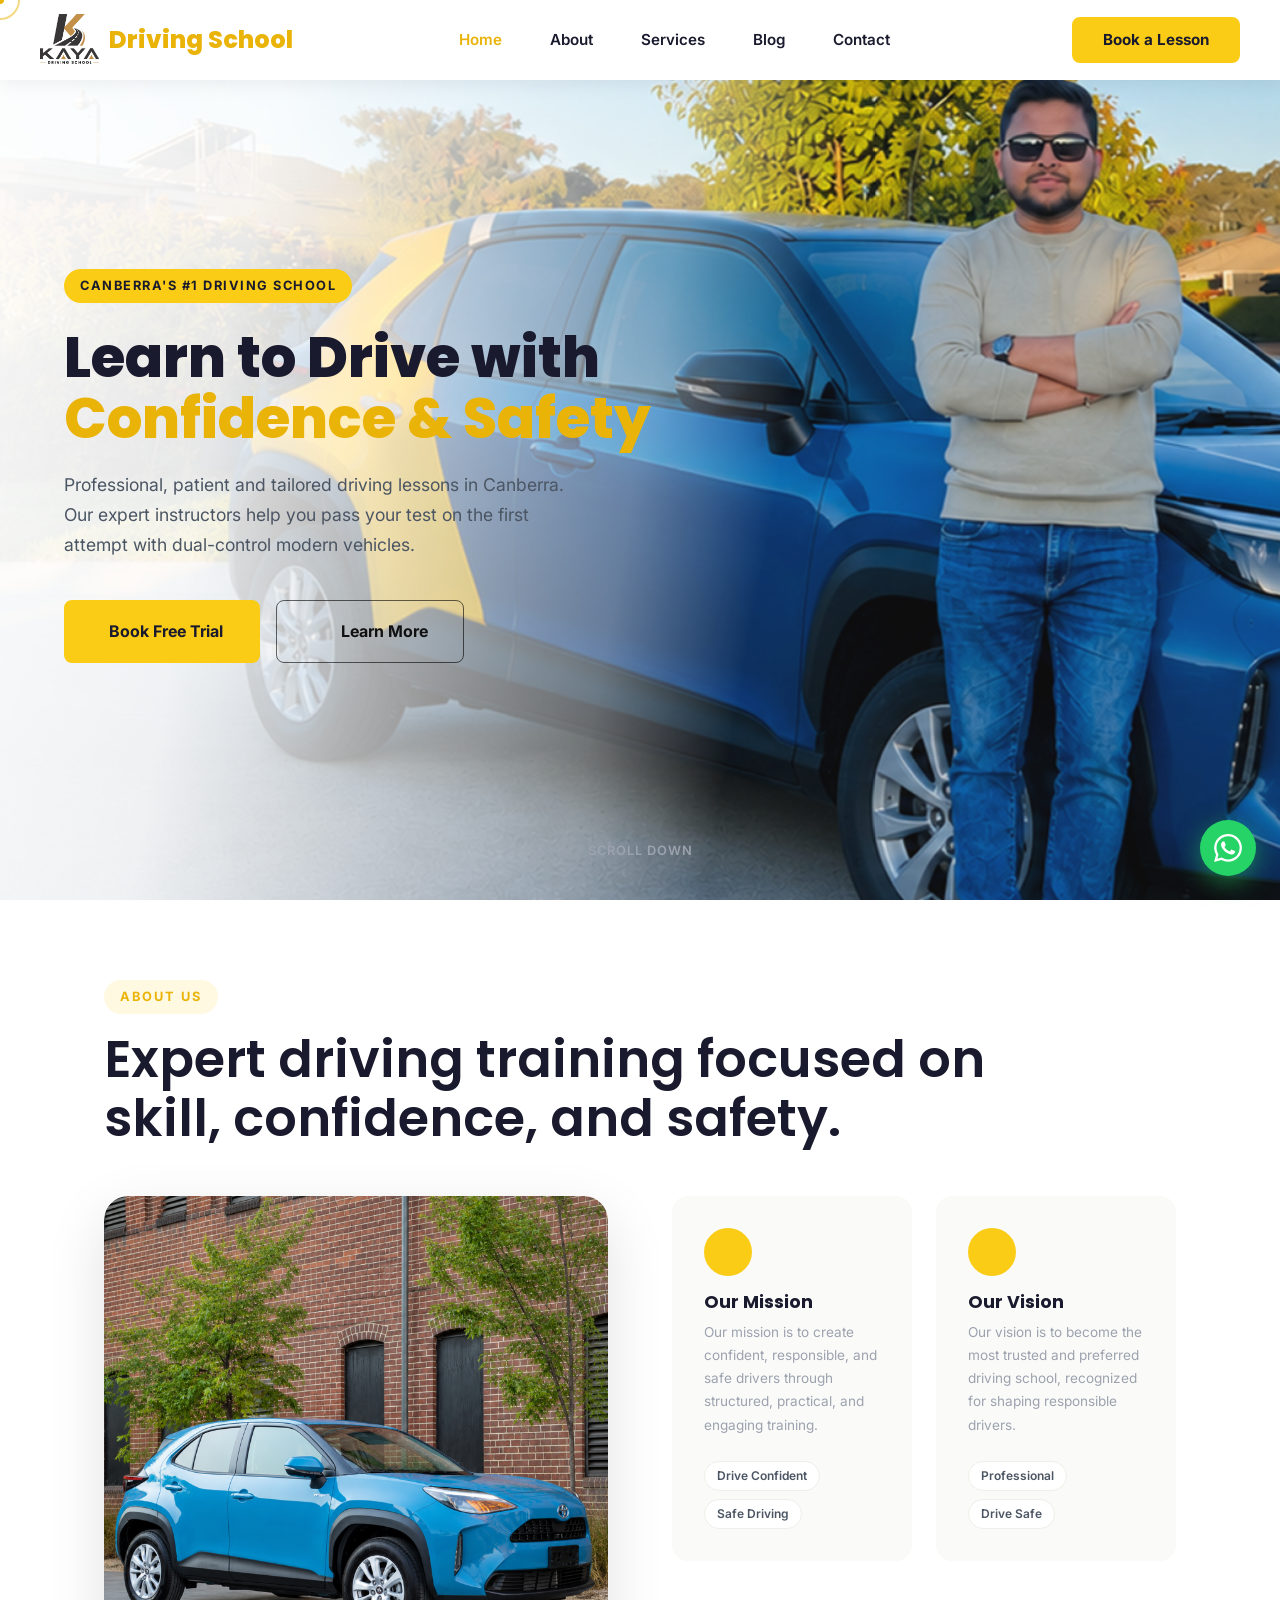
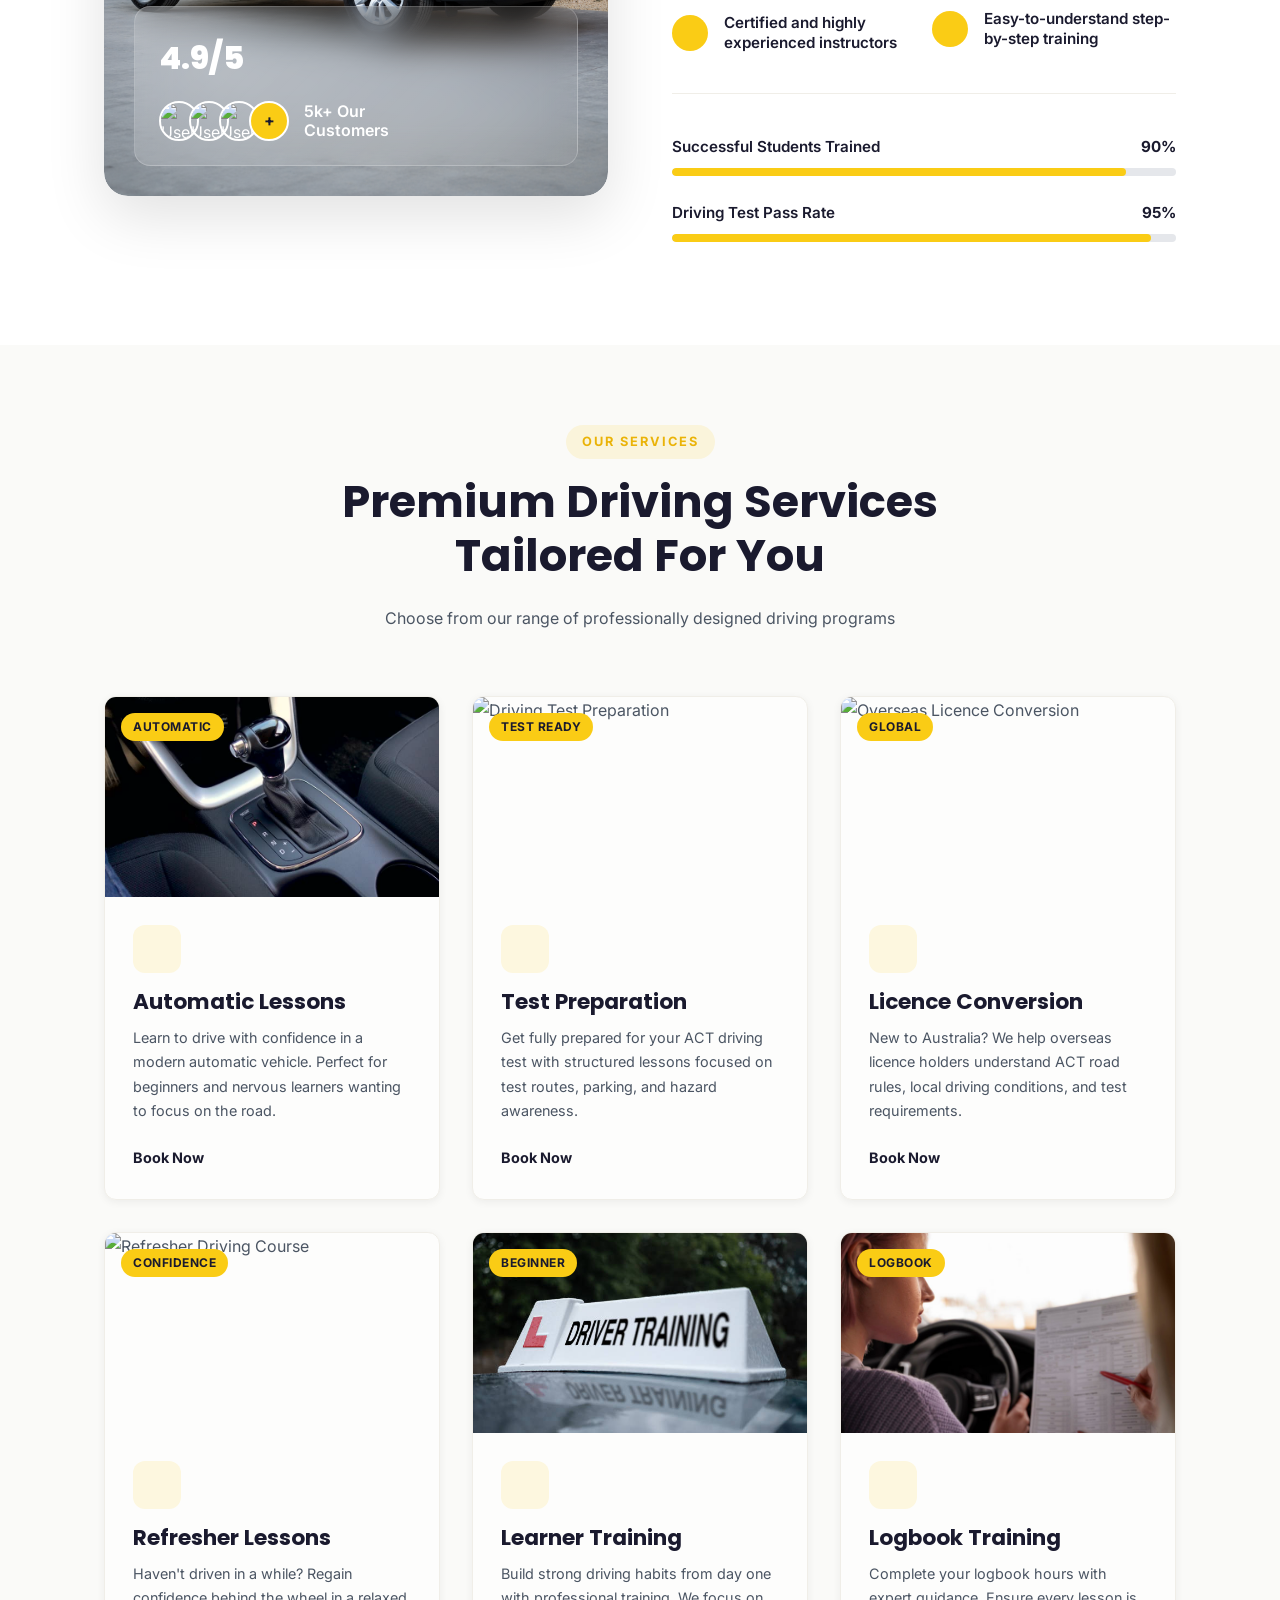
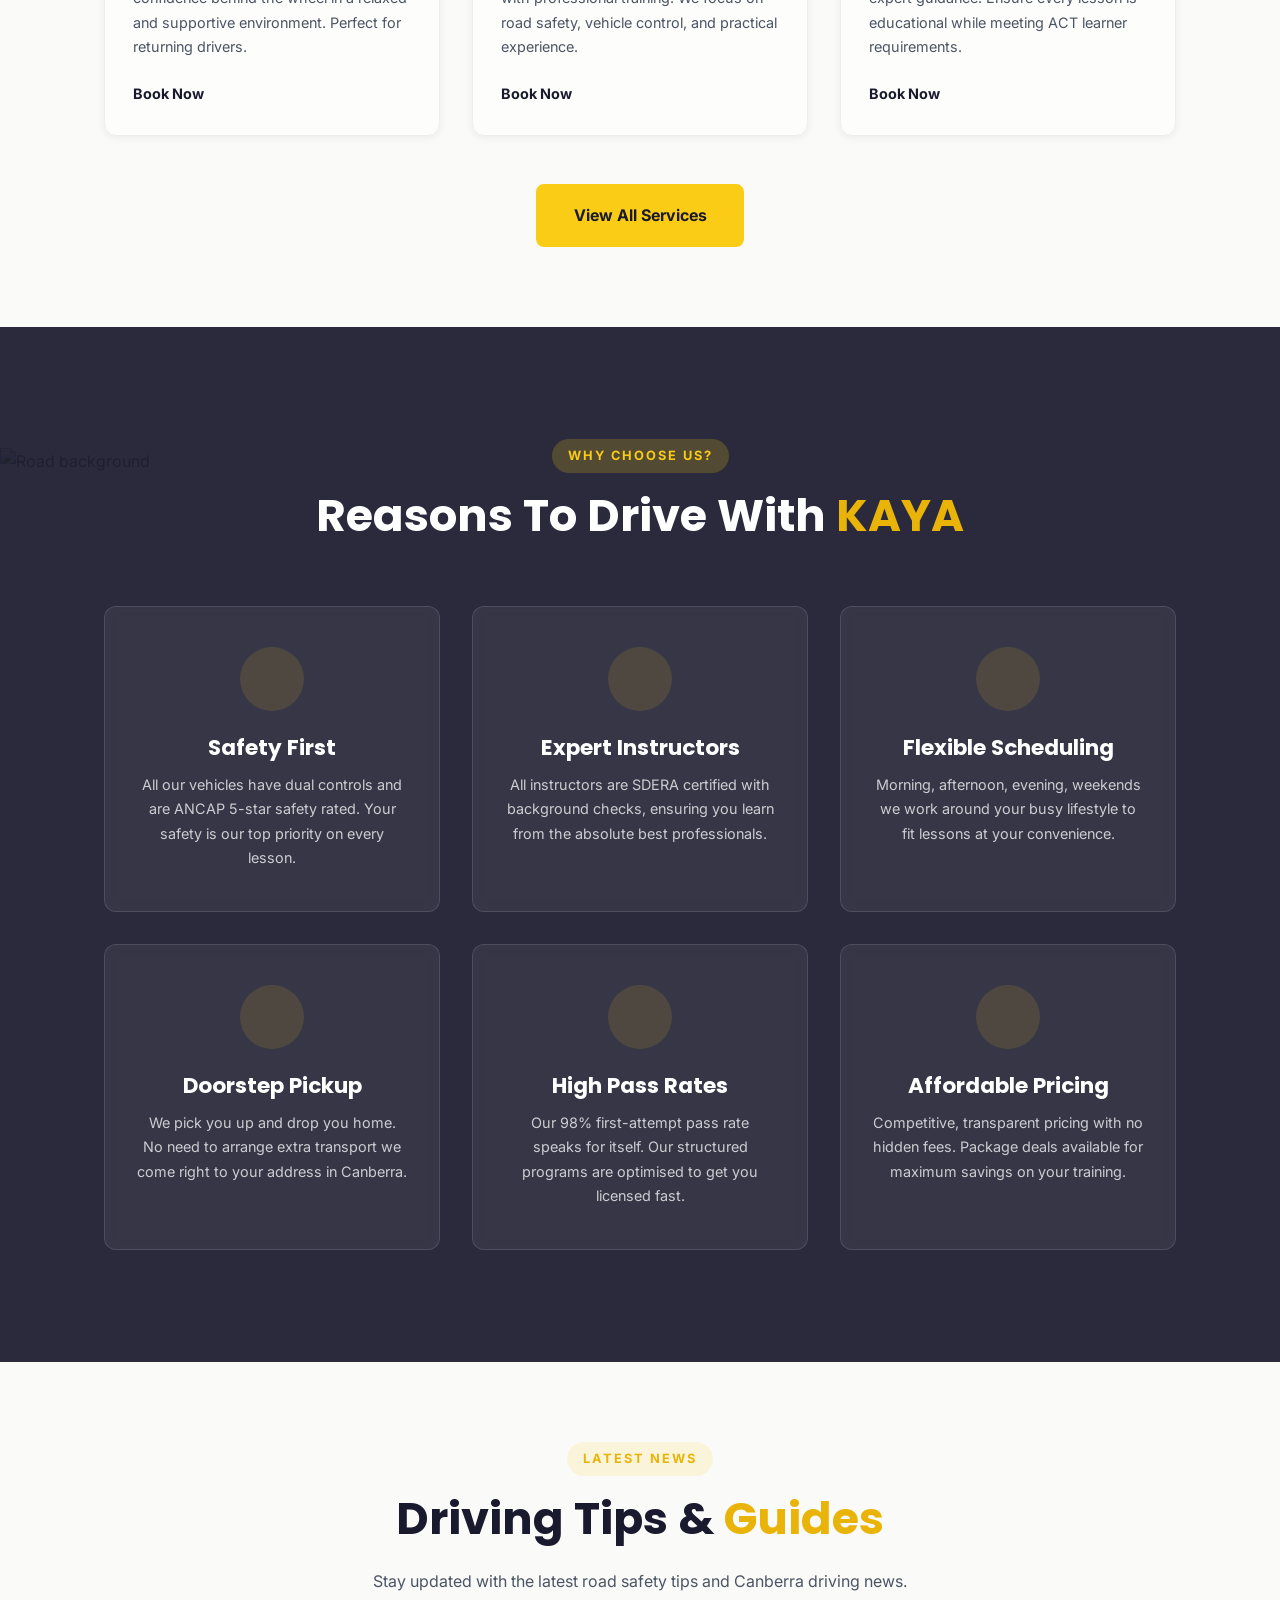
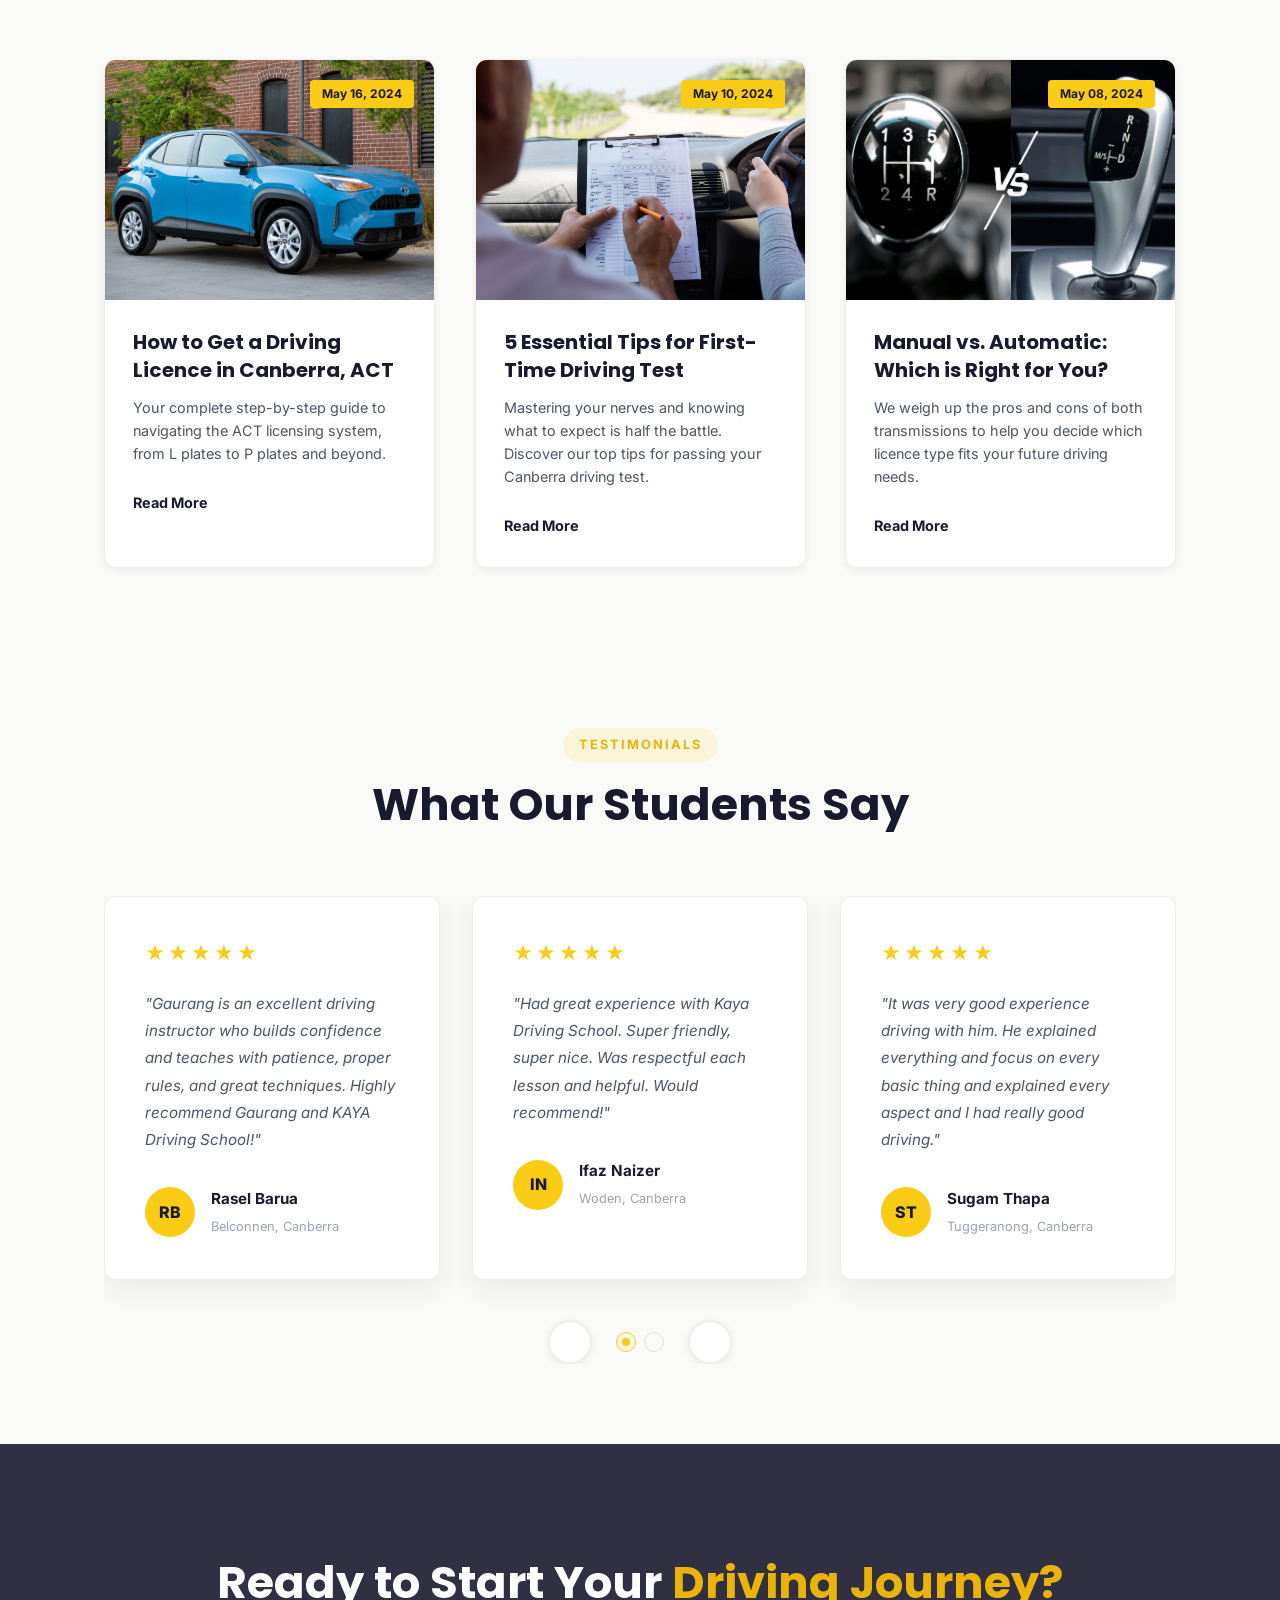
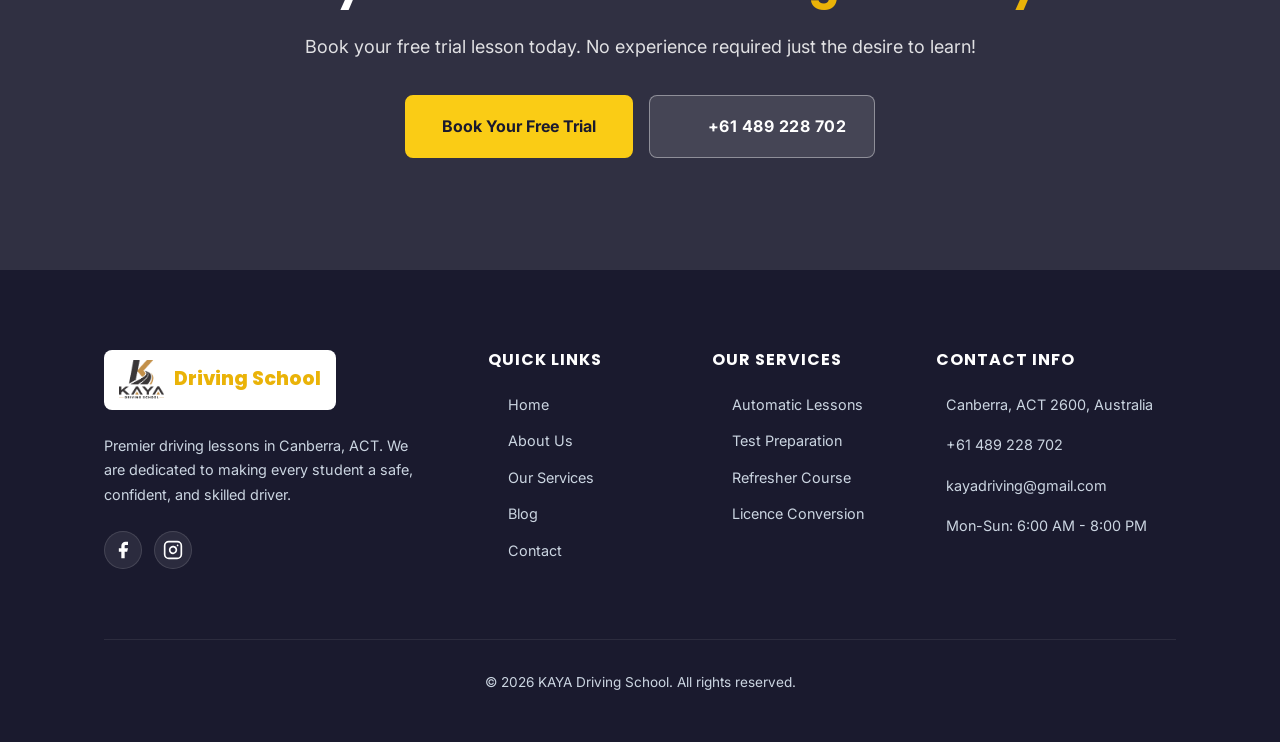
==== index.html @ 57a86628 "Small changes" ====
﻿<!DOCTYPE html>
<html lang="en">

<head>
  <meta charset="UTF-8" />
  <meta name="viewport" content="width=device-width, initial-scale=1.0" />
  <meta name="description"
    content="KAYA Driving School - Premier driving lessons in Canberra, Australia. Expert instructors, flexible scheduling, high pass rates. Book your lesson today!" />
  <meta name="keywords"
    content="driving school Canberra, driving lessons ACT, learn to drive Canberra, manual lessons, automatic lessons, KAYA Driving School" />
  <meta name="robots" content="index, follow" />
  <meta property="og:title" content="KAYA Driving School | Premium Driving Lessons in Canberra" />
  <meta property="og:description"
    content="Learn to drive with confidence. Expert instructors, dual-control cars, and exceptional pass rates in Canberra, ACT." />
  <meta property="og:type" content="website" />
  <link rel="icon" type="image/png" href="assets/logo.png" />
  <link rel="canonical" href="https://KAYAdrivingschool.com.au/" />
  <title>KAYA Driving School | Premium Driving Lessons in Canberra</title>

  <!-- Fonts -->
  <link rel="preconnect" href="https://fonts.googleapis.com">
  <link rel="preconnect" href="https://fonts.gstatic.com" crossorigin>
  <link
    href="https://fonts.googleapis.com/css2?family=Inter:wght@400;500;600;700;800;900&family=Poppins:wght@400;600;700;800;900&display=swap"
    rel="stylesheet">

  <!-- GSAP CDN -->
  <script src="https://cdnjs.cloudflare.com/ajax/libs/gsap/3.12.5/gsap.min.js"></script>
  <script src="https://cdnjs.cloudflare.com/ajax/libs/gsap/3.12.5/ScrollTrigger.min.js"></script>

  <!-- Lucide Icons -->
  <script src="https://unpkg.com/lucide@latest/dist/umd/lucide.js"></script>

  <link rel="stylesheet" href="styles.css" />
</head>

<body>

  <!-- ===== HEADER ===== -->
  <header class="header" id="header">
    <div class="header-inner">
      <a href="index.html" class="logo" aria-label="KAYA Driving School Home">
        <img src="assets/logo.png" alt="KAYA Driving School Logo" class="logo-img"
          onerror="this.style.display='none'; this.nextElementSibling.style.display='flex'" />
        <span class="logo-text-fallback"><span class="logo-accent">Driving School</span></span>
      </a>

      <nav class="nav" id="nav" aria-label="Main Navigation">
        <ul class="nav-list">
          <li><a href="index.html" class="nav-link active">Home</a></li>
          <li><a href="about.html" class="nav-link">About</a></li>
          <li><a href="services.html" class="nav-link">Services</a></li>
          <li><a href="blog.html" class="nav-link">Blog</a></li>
          <li><a href="contact.html" class="nav-link">Contact</a></li>
        </ul>
      </nav>

      <a href="contact.html#booking" class="btn btn-primary header-cta">Book a Lesson</a>

      <button class="hamburger" id="hamburger" aria-label="Toggle Menu" aria-expanded="false">
        <span></span><span></span><span></span>
      </button>
    </div>

    <!-- Mobile Nav -->
    <div class="mobile-nav" id="mobile-nav">
      <ul>
        <li><a href="index.html">Home</a></li>
        <li><a href="about.html">About</a></li>
        <li><a href="services.html">Services</a></li>
        <li><a href="blog.html">Blog</a></li>
        <li><a href="contact.html">Contact</a></li>
        <li><a href="contact.html#booking" class="btn btn-primary"
            style="margin-top:1rem;display:block;text-align:center">Book a Lesson</a></li>
      </ul>
    </div>
  </header>

  <!-- ===== HERO ===== -->
  <section class="hero" id="hero">
    <div class="hero-parallax-bg" id="hero-parallax-bg">
      <img src="assets/ChatGPT Image May 9, 2026, 11_41_40 AM 1.png" alt="Driving in Canberra" class="hero-bg-img"
        id="heroBgImg" />
    </div>
    <div class="hero-overlay"></div>

    <div class="container hero-container">
      <div class="hero-content">
        <span class="badge-tag reveal-up">Canberra's #1 Driving School</span>
                <h1 class="hero-title reveal-up" style="transition-delay: 0.1s">Learn to Drive with <br> <span class="text-yellow">Confidence & Safety</span></h1>
        <p class="hero-desc reveal-up" style="transition-delay:0.2s">
          Professional, patient and tailored driving lessons in Canberra. Our expert instructors help you pass your test
          on the first attempt with dual-control modern vehicles.
        </p>
        <div class="hero-actions reveal-up" style="transition-delay:0.3s">
          <a href="contact.html#booking" class="btn btn-primary btn-lg" id="heroBookBtn">
            <i data-lucide="calendar-check"></i> Book Free Trial
          </a>
          <a href="about.html" class="btn btn-learn-more btn-lg">
            <i data-lucide="play-circle"></i> Learn More
          </a>
        </div>
      </div>
    </div>

    <div class="hero-scroll-indicator">
      <span>Scroll Down</span>
      <div class="scroll-arrow"><i data-lucide="chevrons-down"></i></div>
    </div>
  </section>

  <!-- ===== ABOUT SECTION ===== -->
  <section class="section about-section" id="about">
    <div class="container">

      <!-- Full-width heading at top -->
      <div class="about-top-heading gsap-reveal-up">
        <span class="section-tag" style="display:inline-block; margin-bottom: 1rem;">About Us</span>
        <h2 style="font-size: clamp(2rem, 4vw, 3.2rem); font-weight: 600; line-height: 1.15; max-width: 900px;">
          Expert driving training focused on skill, confidence, and safety.
        </h2>
      </div>

      <!-- Two-column: image left, cards right -->
      <div class="about-new-grid" style="margin-top: 3rem;">

        <!-- Image Left -->
        <div class="about-new-left gsap-reveal-left">
          <div
            style="position: relative; border-radius: 24px; overflow: hidden; height: 600px; box-shadow: var(--shadow-lg);">
            <img src="assets/H2.png"
              alt="Driving Instructor" style="width: 100%; height: 100%; object-fit: cover; border-radius: 24px;">

            <!-- Rating Badge -->
            <div
              style="position: absolute; bottom: 30px; left: 30px; right: 30px; background: linear-gradient(135deg, rgba(255,255,255,0.2) 0%, rgba(255,255,255,0.05) 100%); backdrop-filter: blur(16px); -webkit-backdrop-filter: blur(16px); border: 1px solid rgba(255,255,255,0.2); border-radius: 16px; padding: 1.5rem; color: white;">
              <div
                style="font-size: 2rem; font-weight: 800; font-family: 'Poppins', sans-serif; display: flex; align-items: center; gap: 10px; margin-bottom: 1rem;">
                4.9/5
                <div style="display: flex; gap: 2px; color: var(--yellow);">
                  <i data-lucide="star" style="fill: var(--yellow); width: 18px;"></i>
                  <i data-lucide="star" style="fill: var(--yellow); width: 18px;"></i>
                  <i data-lucide="star" style="fill: var(--yellow); width: 18px;"></i>
                  <i data-lucide="star" style="fill: var(--yellow); width: 18px;"></i>
                  <i data-lucide="star" style="fill: var(--yellow); width: 18px;"></i>
                </div>
              </div>
              <div style="display: flex; align-items: center; gap: 15px;">
                <div style="display: flex; margin-left: 10px;">
                  <img src="https://randomuser.me/api/portraits/women/44.jpg" alt="User"
                    style="width: 40px; height: 40px; border-radius: 50%; border: 2px solid white; margin-left: -10px;">
                  <img src="https://randomuser.me/api/portraits/men/32.jpg" alt="User"
                    style="width: 40px; height: 40px; border-radius: 50%; border: 2px solid white; margin-left: -10px;">
                  <img src="https://randomuser.me/api/portraits/men/46.jpg" alt="User"
                    style="width: 40px; height: 40px; border-radius: 50%; border: 2px solid white; margin-left: -10px;">
                  <div
                    style="width: 40px; height: 40px; border-radius: 50%; border: 2px solid white; margin-left: -10px; background: var(--yellow); display: flex; align-items: center; justify-content: center; color: var(--text-heading); font-weight: bold;">
                    +</div>
                </div>
                <div style="font-weight: 600; line-height: 1.2;">5k+ Our<br>Customers</div>
              </div>
            </div>
          </div>
        </div>

        <!-- Cards Right -->
        <div class="about-new-content gsap-reveal-right">

          <!-- Mission & Vision Cards -->
          <div class="about-mission-vision-grid">
            <!-- Mission Card -->
            <div style="background: var(--bg-alt); padding: 2rem; border-radius: 16px;">
              <div
                style="width: 48px; height: 48px; background: var(--yellow); border-radius: 50%; display: flex; align-items: center; justify-content: center; margin-bottom: 1rem;">
                <i data-lucide="command" style="color: var(--text-heading); width: 24px;"></i>
              </div>
              <h3 style="font-size: 1.1rem; margin-bottom: 0.5rem;">Our Mission</h3>
              <p style="font-size: 0.85rem; color: var(--text-muted); margin-bottom: 1.5rem;">Our mission is to create
                confident, responsible, and safe drivers through structured, practical, and engaging training.</p>
              <div style="display: flex; gap: 0.5rem; flex-wrap: wrap;">
                <span
                  style="background: white; border: 1px solid var(--border); padding: 4px 12px; border-radius: 100px; font-size: 0.75rem; font-weight: 600;">Drive
                  Confident</span>
                <span
                  style="background: white; border: 1px solid var(--border); padding: 4px 12px; border-radius: 100px; font-size: 0.75rem; font-weight: 600;">Safe
                  Driving</span>
              </div>
            </div>

            <!-- Vision Card -->
            <div style="background: var(--bg-alt); padding: 2rem; border-radius: 16px;">
              <div
                style="width: 48px; height: 48px; background: var(--yellow); border-radius: 50%; display: flex; align-items: center; justify-content: center; margin-bottom: 1rem;">
                <i data-lucide="eye" style="color: var(--text-heading); width: 24px;"></i>
              </div>
              <h3 style="font-size: 1.1rem; margin-bottom: 0.5rem;">Our Vision</h3>
              <p style="font-size: 0.85rem; color: var(--text-muted); margin-bottom: 1.5rem;">Our vision is to become
                the most trusted and preferred driving school, recognized for shaping responsible drivers.</p>
              <div style="display: flex; gap: 0.5rem; flex-wrap: wrap;">
                <span
                  style="background: white; border: 1px solid var(--border); padding: 4px 12px; border-radius: 100px; font-size: 0.75rem; font-weight: 600;">Professional</span>
                <span
                  style="background: white; border: 1px solid var(--border); padding: 4px 12px; border-radius: 100px; font-size: 0.75rem; font-weight: 600;">Drive
                  Safe</span>
              </div>
            </div>
          </div>

          <!-- Inline Features -->
          <div class="about-inline-features" style="margin-top: 2rem;">
            <div style="display: flex; align-items: flex-start; gap: 1rem;margin-top: 20px;">
              <div
                style="width: 36px; height: 36px; background: var(--yellow); border-radius: 50%; display: flex; align-items: center; justify-content: center; flex-shrink: 0; margin-top: 2px;">
                <i data-lucide="diamond" style="color: var(--text-heading); width: 18px;"></i>
              </div>
              <div style="font-weight: 600; font-size: 0.95rem; line-height: 1.3; color: var(--text-heading);">Certified
                and highly experienced instructors</div>
            </div>
            <div style="display: flex; align-items: flex-start; gap: 1rem; margin-top: 1rem;">
              <div
                style="width: 36px; height: 36px; background: var(--yellow); border-radius: 50%; display: flex; align-items: center; justify-content: center; flex-shrink: 0; margin-top: 2px;">
                <i data-lucide="list-tree" style="color: var(--text-heading); width: 18px;"></i>
              </div>
              <div style="font-weight: 600; font-size: 0.95rem; line-height: 1.3; color: var(--text-heading);">
                Easy-to-understand step-by-step training</div>
            </div>
          </div>

          <div style="height: 1px; background: var(--border); margin: 2.5rem 0; width: 100%;"></div>

          <!-- Progress Bars -->
          <div class="about-progress-bars">
            <div class="progress-item">
              <div class="progress-header">
                <span style="font-weight: 600; color: var(--text-heading); font-size: 0.95rem;">Successful Students
                  Trained</span>
                <span style="font-weight: 700; color: var(--text-heading);">90%</span>
              </div>
              <div class="progress-bar-bg"
                style="height: 8px; border-radius: 4px; background: #E5E7EB; overflow: hidden; margin-top: 8px;">
                <div class="progress-bar-fill" data-width="90%"
                  style="height: 100%; background: var(--yellow); border-radius: 4px; width: 0; transition: width 1.5s ease;">
                </div>
              </div>
            </div>
            <div class="progress-item" style="margin-top: 1.5rem;">
              <div class="progress-header">
                <span style="font-weight: 600; color: var(--text-heading); font-size: 0.95rem;">Driving Test Pass
                  Rate</span>
                <span style="font-weight: 700; color: var(--text-heading);">95%</span>
              </div>
              <div class="progress-bar-bg"
                style="height: 8px; border-radius: 4px; background: #E5E7EB; overflow: hidden; margin-top: 8px;">
                <div class="progress-bar-fill" data-width="95%"
                  style="height: 100%; background: var(--yellow); border-radius: 4px; width: 0; transition: width 1.5s ease;">
                </div>
              </div>
            </div>
          </div>

        </div>
      </div>
    </div>
  </section>



  <!-- ===== SERVICES SECTION ===== -->
  <section class="section services-section section-alt" id="services">
    <div class="container">
      <div class="section-header">
        <span class="section-tag gsap-reveal-up">Our Services</span>
        <h2 class="gsap-reveal-up">Premium Driving Services<br>Tailored For You</h2>
        <p class="gsap-reveal-up">Choose from our range of professionally designed driving programs</p>
      </div>
      <div class="services-grid">
        <div class="service-card gsap-reveal-card">
          <div class="service-img">
            <img src="assets/S6.jpg"
              alt="Automatic Driving Lesson" loading="lazy" />
            <div class="service-tag">Automatic</div>
          </div>
          <div class="service-body">
            <div class="service-icon-wrap"><i data-lucide="car"></i></div>
            <h3>Automatic Lessons</h3>
            <p>Learn to drive with confidence in a modern automatic vehicle. Perfect for beginners and nervous learners
              wanting to focus on the road.</p>
            <a href="contact.html?service=Driving+Lessons+in+Canberra+ACT+(Automatic)#booking" class="service-link">Book
              Now <i data-lucide="arrow-right"></i></a>
          </div>
        </div>
        <div class="service-card gsap-reveal-card" style="transition-delay:0.1s">
          <div class="service-img">
            <img src="assets/S1.jpg"
              alt="Driving Test Preparation" loading="lazy" />
            <div class="service-tag">Test Ready</div>
          </div>
          <div class="service-body">
            <div class="service-icon-wrap"><i data-lucide="clipboard-check"></i></div>
            <h3>Test Preparation</h3>
            <p>Get fully prepared for your ACT driving test with structured lessons focused on test routes, parking, and
              hazard awareness.</p>
            <a href="contact.html?service=Driving+Test+Preparation+Canberra+ACT#booking" class="service-link">Book Now
              <i data-lucide="arrow-right"></i></a>
          </div>
        </div>
        <div class="service-card gsap-reveal-card" style="transition-delay:0.2s">
          <div class="service-img">
            <img src="https://images.unsplash.com/photo-1449965408869-eaa3f722e40d?q=80&w=800&auto=format&fit=crop"
              alt="Overseas Licence Conversion" loading="lazy" />
            <div class="service-tag">Global</div>
          </div>
          <div class="service-body">
            <div class="service-icon-wrap"><i data-lucide="globe"></i></div>
            <h3>Licence Conversion</h3>
            <p>New to Australia? We help overseas licence holders understand ACT road rules, local driving conditions,
              and test requirements.</p>
            <a href="contact.html?service=Overseas+Licence+Conversion+ACT#booking" class="service-link">Book Now <i
                data-lucide="arrow-right"></i></a>
          </div>
        </div>
        <div class="service-card gsap-reveal-card" style="transition-delay:0.3s">
          <div class="service-img">
            <img src="assets/S3.jpg"
              alt="Refresher Driving Course" loading="lazy" />
            <div class="service-tag">Confidence</div>
          </div>
          <div class="service-body">
            <div class="service-icon-wrap"><i data-lucide="rotate-ccw"></i></div>
            <h3>Refresher Lessons</h3>
            <p>Haven't driven in a while? Regain confidence behind the wheel in a relaxed and supportive environment.
              Perfect for returning drivers.</p>
            <a href="contact.html?service=Refresher+Driving+Lessons+Canberra#booking" class="service-link">Book Now <i
                data-lucide="arrow-right"></i></a>
          </div>
        </div>
        <div class="service-card gsap-reveal-card" style="transition-delay:0.4s">
          <div class="service-img">
            <img src="assets/S5.jpg"
              alt="Learner Driver Training" loading="lazy" />
            <div class="service-tag">Beginner</div>
          </div>
          <div class="service-body">
            <div class="service-icon-wrap"><i data-lucide="graduation-cap"></i></div>
            <h3>Learner Training</h3>
            <p>Build strong driving habits from day one with professional training. We focus on road safety, vehicle
              control, and practical experience.</p>
            <a href="contact.html?service=Learner+Driver+Training+ACT#booking" class="service-link">Book Now <i
                data-lucide="arrow-right"></i></a>
          </div>
        </div>
        <div class="service-card gsap-reveal-card" style="transition-delay:0.5s">
          <div class="service-img">
            <img src="assets/S4.jpg"
              alt="Logbook Training" loading="lazy" />
            <div class="service-tag">Logbook</div>
          </div>
          <div class="service-body">
            <div class="service-icon-wrap"><i data-lucide="book-open"></i></div>
            <h3>Logbook Training</h3>
            <p>Complete your logbook hours with expert guidance. Ensure every lesson is educational while meeting ACT
              learner requirements.</p>
            <a href="contact.html?service=Logbook+Driving+Training+Canberra#booking" class="service-link">Book Now <i
                data-lucide="arrow-right"></i></a>
          </div>
        </div>
      </div>
      <div class="text-center" style="margin-top:3rem">
        <a href="services.html" class="btn btn-primary btn-lg">View All Services</a>
      </div>
    </div>
  </section>

  <!-- ===== WHY CHOOSE US ===== -->
  <section class="section why-section parallax-section" id="why-us">
    <div class="parallax-bg-layer" id="whyParallax">
      <img src="https://images.unsplash.com/photo-1584438784894-089d6a62b8fa?q=80&w=2070&auto=format&fit=crop"
        alt="Road background" loading="lazy" />
    </div>
    <div class="parallax-overlay"></div>
    <div class="container">
      <div class="section-header light">
        <span class="section-tag-light gsap-reveal-up">Why Choose Us?</span>
        <h2 class="gsap-reveal-up" style="color:white">Reasons To Drive With <span class="text-yellow">KAYA</span></h2>
      </div>
      <div class="why-grid">
        <div class="why-card gsap-reveal-card">
          <div class="why-icon"><i data-lucide="shield-check"></i></div>
          <h3>Safety First</h3>
          <p>All our vehicles have dual controls and are ANCAP 5-star safety rated. Your safety is our top priority on
            every lesson.</p>
        </div>
        <div class="why-card gsap-reveal-card" style="transition-delay:0.1s">
          <div class="why-icon"><i data-lucide="users"></i></div>
          <h3>Expert Instructors</h3>
          <p>All instructors are SDERA certified with background checks, ensuring you learn from the absolute best
            professionals.</p>
        </div>
        <div class="why-card gsap-reveal-card" style="transition-delay:0.2s">
          <div class="why-icon"><i data-lucide="clock"></i></div>
          <h3>Flexible Scheduling</h3>
          <p>Morning, afternoon, evening, weekends we work around your busy lifestyle to fit lessons at your
            convenience.</p>
        </div>
        <div class="why-card gsap-reveal-card" style="transition-delay:0.3s">
          <div class="why-icon"><i data-lucide="map-pin"></i></div>
          <h3>Doorstep Pickup</h3>
          <p>We pick you up and drop you home. No need to arrange extra transport we come right to your address in
            Canberra.</p>
        </div>
        <div class="why-card gsap-reveal-card" style="transition-delay:0.4s">
          <div class="why-icon"><i data-lucide="trending-up"></i></div>
          <h3>High Pass Rates</h3>
          <p>Our 98% first-attempt pass rate speaks for itself. Our structured programs are optimised to get you
            licensed fast.</p>
        </div>
        <div class="why-card gsap-reveal-card" style="transition-delay:0.5s">
          <div class="why-icon"><i data-lucide="dollar-sign"></i></div>
          <h3>Affordable Pricing</h3>
          <p>Competitive, transparent pricing with no hidden fees. Package deals available for maximum savings on your
            training.</p>
        </div>
      </div>
    </div>
  </section>

  <!-- ===== PRICING ===== -->
  <!-- <section class="section pricing-section section-alt" id="pricing">
    <div class="container">
      <div class="section-header">
        <span class="section-tag gsap-reveal-up">Pricing Plans</span>
        <h2 class="gsap-reveal-up">Simple, Transparent Pricing</h2>
        <p class="gsap-reveal-up">No hidden fees. Choose the plan that fits your learning journey.</p>
      </div>
      <div class="pricing-grid">
        <div class="pricing-card gsap-reveal-card">
          <div class="pricing-header-block">
            <span class="pricing-type">Automatic</span>
            <div class="pricing-amount"><span class="currency">$</span>75<span class="per-hr">/hr</span></div>
          </div>
          <ul class="pricing-features">
            <li><i data-lucide="check"></i> 1-Hour Lesson</li>
            <li><i data-lucide="check"></i> Dual-Control Automatic Car</li>
            <li><i data-lucide="check"></i> Door-to-Door Service</li>
            <li><i data-lucide="check"></i> Progress Report After Each Lesson</li>
            <li><i data-lucide="check"></i> Flexible Rescheduling</li>
          </ul>
          <a href="contact.html#booking" class="btn btn-outline-yellow">Book Automatic</a>
        </div>

        <div class="pricing-card pricing-featured gsap-reveal-card" style="transition-delay:0.15s">
          <div class="popular-badge">Test Ready</div>
          <div class="pricing-header-block">
            <span class="pricing-type">Test Day Pack</span>
            <div class="pricing-amount"><span class="currency">$</span>180<span class="per-hr">/pack</span></div>
          </div>
          <ul class="pricing-features">
            <li><i data-lucide="check"></i> 1-Hour Pre-Test Lesson</li>
            <li><i data-lucide="check"></i> Car Rental for ACT Driving Test</li>
            <li><i data-lucide="check"></i> Pick-up & Drop-off Included</li>
            <li><i data-lucide="check"></i> Test Day Guidance</li>
            <li><i data-lucide="check"></i> Calming Support</li>
          </ul>
          <a href="contact.html#booking" class="btn btn-primary">Book Test Pack</a>
        </div>

        <div class="pricing-card gsap-reveal-card" style="transition-delay:0.3s">
          <div class="pricing-header-block">
            <span class="pricing-type">10-Lesson Pack</span>
            <div class="pricing-amount"><span class="currency">$</span>680<span class="per-hr">/pack</span></div>
          </div>
          <ul class="pricing-features">
            <li><i data-lucide="check"></i> 10 Hours Total</li>
            <li><i data-lucide="check"></i> Automatic Only</li>
            <li><i data-lucide="check"></i> Save $70 vs. Casual Rate</li>
            <li><i data-lucide="check"></i> Free Hazard Perception Prep</li>
            <li><i data-lucide="check"></i> Priority Booking Access</li>
          </ul>
          <a href="contact.html#booking" class="btn btn-outline-yellow">Book Package</a>
        </div>
      </div>
    </div>
  </section> -->

  <!-- ===== TESTIMONIALS ===== -->
  </div>
  </section>

  <!-- ===== BLOG SECTION ===== -->
  <section class="section blog-section section-alt" id="blog">
    <div class="container">
      <div class="section-header">
        <span class="section-tag gsap-reveal-up">Latest News</span>
        <h2 class="gsap-reveal-up">Driving Tips & <span class="text-yellow">Guides</span></h2>
        <p class="gsap-reveal-up">Stay updated with the latest road safety tips and Canberra driving news.</p>
      </div>
      <div class="blog-grid">
        <!-- Post 0 -->
        <article class="blog-card gsap-reveal-card">
          <div class="blog-img">
            <img src="assets/H2.png"
              alt="Driving Licence Guide" loading="lazy" />
            <div class="blog-date">May 16, 2024</div>
          </div>
          <div class="blog-body">
            <h3>How to Get a Driving Licence in Canberra, ACT</h3>
            <p>Your complete step-by-step guide to navigating the ACT licensing system, from L plates to P plates and beyond.</p>
            <a href="getting-driving-licence-canberra.html" class="blog-link">Read More <i data-lucide="arrow-right"></i></a>
          </div>
        </article>

        <!-- Post 1 -->
        <article class="blog-card gsap-reveal-card" style="transition-delay:0.15s">
          <div class="blog-img">
            <img src="assets/B1.jpg"
              alt="5 Tips for First-Time Drivers" loading="lazy" />
            <div class="blog-date">May 10, 2024</div>
          </div>
          <div class="blog-body">
            <h3>5 Essential Tips for First-Time Driving Test</h3>
            <p>Mastering your nerves and knowing what to expect is half the battle. Discover our top tips for passing
              your Canberra driving test.</p>
            <a href="tips-first-test.html" class="blog-link">Read More <i data-lucide="arrow-right"></i></a>
          </div>
        </article>

        <!-- Post 2 -->
        <article class="blog-card gsap-reveal-card" style="transition-delay:0.3s">
          <div class="blog-img">
            <img src="assets/B2.jpeg"
              alt="Manual vs Automatic" loading="lazy" />
            <div class="blog-date">May 08, 2024</div>
          </div>
          <div class="blog-body">
            <h3>Manual vs. Automatic: Which is Right for You?</h3>
            <p>We weigh up the pros and cons of both transmissions to help you decide which licence type fits your
              future driving needs.</p>
            <a href="manual-vs-auto.html" class="blog-link">Read More <i data-lucide="arrow-right"></i></a>
          </div>
        </article>

        <!-- Post 3 -->
        <!-- <article class="blog-card gsap-reveal-card">
          <div class="blog-img">
            <img src="assets/B4.jpg"
              alt="Night Driving Safety" loading="lazy" />
            <div class="blog-date">May 05, 2024</div>
          </div>
          <div class="blog-body">
            <h3>Navigating Night Driving in Canberra</h3>
            <p>Night driving presents unique challenges. Learn how to stay safe and confident when the sun goes down on
              ACT roads.</p>
            <a href="night-driving-canberra.html" class="blog-link">Read More <i data-lucide="arrow-right"></i></a>
          </div>
        </article>
      </div>
      <div class="text-center" style="margin-top:3rem">
        <a href="blog.html" class="btn btn-primary btn-lg">View All Posts</a>
      </div>
    </div> -->
  </section>

  <!-- ===== TESTIMONIALS ===== -->
  <section class="section testimonials-section" id="testimonials">
    <div class="container">
      <div class="section-header">
        <span class="section-tag gsap-reveal-up">Testimonials</span>
        <h2 class="gsap-reveal-up">What Our Students Say</h2>
      </div>
      <div class="testimonial-slider-wrapper">
        <div class="testimonial-slider" id="testimonialSlider">
          <div class="testimonial-card">
            <div class="t-stars">&#9733;&#9733;&#9733;&#9733;&#9733;</div>
            <p>"Gaurang is an excellent driving instructor who builds confidence and teaches with patience, proper rules, and great techniques. Highly recommend Gaurang and KAYA Driving School!"</p>
            <div class="t-author">
              <div class="t-avatar">RB</div>
              <div>
                <strong>Rasel Barua</strong>
                <span>Belconnen, Canberra</span>
              </div>
            </div>
          </div>
          <div class="testimonial-card">
            <div class="t-stars">&#9733;&#9733;&#9733;&#9733;&#9733;</div>
            <p>"Had great experience with Kaya Driving School. Super friendly, super nice. Was respectful each lesson and helpful. Would recommend!"</p>
            <div class="t-author">
              <div class="t-avatar">IN</div>
              <div>
                <strong>Ifaz Naizer</strong>
                <span>Woden, Canberra</span>
              </div>
            </div>
          </div>
          <div class="testimonial-card">
            <div class="t-stars">&#9733;&#9733;&#9733;&#9733;&#9733;</div>
            <p>"It was very good experience driving with him. He explained everything and focus on every basic thing and explained every aspect and I had really good driving."</p>
            <div class="t-author">
              <div class="t-avatar">ST</div>
              <div>
                <strong>Sugam Thapa</strong>
                <span>Tuggeranong, Canberra</span>
              </div>
            </div>
          </div>
          <div class="testimonial-card">
            <div class="t-stars">&#9733;&#9733;&#9733;&#9733;&#9733;</div>
            <p>"An amazing experience from start to finish. My instructor was patient, clear, and always encouraged me to push my boundaries. Couldn't have asked for a better teacher !"</p>
            <div class="t-author">
              <div class="t-avatar">NP</div>
              <div>
                <strong>Navneet P</strong>
                <span>Gungahlin, Canberra</span>
              </div>
            </div>
          </div>
        </div>

        <div class="slider-controls">
          <button class="slider-btn" id="prevBtn" aria-label="Previous"><i data-lucide="chevron-left"></i></button>
          <div class="slider-dots" id="sliderDots"></div>
          <button class="slider-btn" id="nextBtn" aria-label="Next"><i data-lucide="chevron-right"></i></button>
        </div>
      </div>
    </div>
  </section>



  <!-- ===== CTA BANNER ===== -->
  <section class="cta-section parallax-section" id="cta">
    <div class="parallax-bg-layer" id="ctaParallax">
      <img src="https://images.unsplash.com/photo-1484291217422-5a17eb9f1a48?q=80&w=2070&auto=format&fit=crop"
        alt="Canberra road" loading="lazy" />
    </div>
    <div class="parallax-overlay cta-overlay"></div>
    <div class="container cta-inner">
      <div class="gsap-reveal-up">
        <h2 style="color:white;">Ready to Start Your <span class="text-yellow">Driving Journey?</span></h2>
        <p style="color:rgba(255,255,255,0.85);font-size:1.125rem;margin-bottom:2rem">Book your free trial lesson today.
          No experience required just the desire to learn!</p>
        <div style="display:flex;gap:1rem;flex-wrap:wrap;justify-content:center">
          <a href="contact.html#booking" class="btn btn-primary btn-lg">Book Your Free Trial</a>
          <a href="tel:+61489228702" class="btn btn-phone btn-lg"><i data-lucide="phone"></i> +61 489 228 702</a>
        </div>
      </div>
    </div>
  </section>

  <!-- ===== FOOTER ===== -->
        <footer class="footer">
    <div class="container">
      <div class="footer-grid">
        <div class="footer-col footer-brand">
          <a href="index.html" class="logo footer-logo" aria-label="KAYA Driving School Home">
            <img src="assets/logo.png" alt="KAYA Driving School Logo" class="logo-img"
              onerror="this.style.display='none'; this.nextElementSibling.style.display='flex'" />
            <span class="logo-text-fallback"><span class="logo-accent">Driving School</span></span>
          </a>
          <p>Premier driving lessons in Canberra, ACT. We are dedicated to making every student a safe, confident, and
            skilled driver.</p>
          <div class="social-links">
            <a href="https://www.facebook.com/share/1CsbU75MbM/" class="social-link" aria-label="Facebook"
              target="_blank" rel="noopener noreferrer">
              <svg viewBox="0 0 24 24">
                <path d="M18 2h-3a5 5 0 0 0-5 5v3H7v4h3v8h4v-8h3l1-4h-4V7a1 1 0 0 1 1-1h3z" />
              </svg>
            </a>
            <a href="https://www.instagram.com/KAYAdrivingschool?igsh=Ymh5NDc4amoybjkz" class="social-link"
              aria-label="Instagram" target="_blank" rel="noopener noreferrer">
              <svg viewBox="0 0 24 24">
                <rect x="2" y="2" width="20" height="20" rx="5" ry="5" />
                <path d="M16 11.37A4 4 0 1 1 12.63 8 4 4 0 0 1 16 11.37z" />
                <line x1="17.5" y1="6.5" x2="17.51" y2="6.5" />
              </svg>
            </a>
          </div>
        </div>

        <div class="footer-col">
          <h4>Quick Links</h4>
          <ul>
            <li><a href="index.html">Home</a></li>
            <li><a href="about.html">About Us</a></li>
            <li><a href="services.html">Our Services</a></li>
            <li><a href="blog.html">Blog</a></li>
            <li><a href="contact.html">Contact</a></li>
          </ul>
        </div>

        <div class="footer-col">
          <h4>Our Services</h4>
          <ul>
            <li><a href="contact.html?service=Driving+Lessons+in+Canberra+ACT+(Automatic)#booking">Automatic Lessons</a></li>
            <li><a href="contact.html?service=Driving+Test+Preparation+Canberra+ACT#booking">Test Preparation</a></li>
            <li><a href="contact.html?service=Refresher+Driving+Lessons+Canberra#booking">Refresher Course</a></li>
            <li><a href="contact.html?service=Overseas+Licence+Conversion+ACT#booking">Licence Conversion</a></li>
          </ul>
        </div>

        <div class="footer-col footer-contact">
          <h4>Contact Info</h4>
          <div class="contact-info-item">
            <i data-lucide="map-pin"></i>
            <a href="https://maps.app.goo.gl/MFy1yHKw7VUYBLpv7" target="_blank" rel="noopener noreferrer">Canberra, ACT 2600, Australia</a>
          </div>
          <div class="contact-info-item">
            <i data-lucide="phone"></i>
            <a href="tel:+61489228702">+61 489 228 702</a>
          </div>
          <div class="contact-info-item">
            <i data-lucide="mail"></i>
            <a href="mailto:kayadriving@gmail.com">kayadriving@gmail.com</a>
          </div>
          <div class="contact-info-item">
            <i data-lucide="clock"></i>
            <span>Mon-Sun: 6:00 AM - 8:00 PM</span>
          </div>
        </div>
      </div>

      <div class="footer-bottom">
        <p>&copy; <span id="footerYear"></span> KAYA Driving School. All rights reserved.</p>
      </div>
    </div>
  </footer>
  <!-- WhatsApp Floating Button -->
  <a href="javascript:void(0)" class="whatsapp-float" id="whatsappToggle" aria-label="Chat on WhatsApp">
    <svg viewBox="0 0 24 24" xmlns="http://www.w3.org/2000/svg">
      <path d="M17.472 14.382c-.297-.149-1.758-.867-2.03-.967-.273-.099-.471-.148-.67.15-.197.297-.767.966-.94 1.164-.173.199-.347.223-.644.075-.297-.15-1.255-.463-2.39-1.475-.883-.788-1.48-1.761-1.653-2.059-.173-.297-.018-.458.13-.606.134-.133.298-.347.446-.52.149-.174.198-.298.298-.497.099-.198.05-.371-.025-.52-.075-.149-.669-1.612-.916-2.207-.242-.579-.487-.5-.669-.51-.173-.008-.371-.01-.57-.01-.198 0-.52.074-.792.372-.272.297-1.04 1.016-1.04 2.479 0 1.462 1.065 2.875 1.213 3.074.149.198 2.096 3.2 5.077 4.487.709.306 1.262.489 1.694.625.712.227 1.36.195 1.871.118.571-.085 1.758-.719 2.006-1.413.248-.694.248-1.289.173-1.413-.074-.124-.272-.198-.57-.347m-5.421 7.403h-.004a9.87 9.87 0 0 1-5.031-1.378l-.361-.214-3.741.982.998-3.648-.235-.374a9.86 9.86 0 0 1-1.51-5.26c.001-5.45 4.436-9.884 9.888-9.884 2.64 0 5.122 1.03 6.988 2.898a9.825 9.825 0 0 1 2.893 6.994c-.003 5.45-4.437 9.884-9.885 9.884m8.413-18.297A11.815 11.815 0 0 0 12.05 0C5.495 0 .16 5.335.157 11.892c0 2.096.547 4.142 1.588 5.945L.057 24l6.305-1.654a11.882 11.882 0 0 0 5.683 1.448h.005c6.554 0 11.89-5.335 11.893-11.893a11.821 11.821 0 0 0-3.48-8.413z" />
    </svg>
  </a>

  <!-- WhatsApp Chat Popup -->
  <div class="whatsapp-popup" id="whatsappPopup">
    <div class="wp-header">
      <div class="wp-header-info">
        <div class="wp-avatar">
          <svg viewBox="0 0 24 24" xmlns="http://www.w3.org/2000/svg" style="width: 24px; height: 24px; fill: white;">
            <path d="M17.472 14.382c-.297-.149-1.758-.867-2.03-.967-.273-.099-.471-.148-.67.15-.197.297-.767.966-.94 1.164-.173.199-.347.223-.644.075-.297-.15-1.255-.463-2.39-1.475-.883-.788-1.48-1.761-1.653-2.059-.173-.297-.018-.458.13-.606.134-.133.298-.347.446-.52.149-.174.198-.298.298-.497.099-.198.05-.371-.025-.52-.075-.149-.669-1.612-.916-2.207-.242-.579-.487-.5-.669-.51-.173-.008-.371-.01-.57-.01-.198 0-.52.074-.792.372-.272.297-1.04 1.016-1.04 2.479 0 1.462 1.065 2.875 1.213 3.074.149.198 2.096 3.2 5.077 4.487.709.306 1.262.489 1.694.625.712.227 1.36.195 1.871.118.571-.085 1.758-.719 2.006-1.413.248-.694.248-1.289.173-1.413-.074-.124-.272-.198-.57-.347m-5.421 7.403h-.004a9.87 9.87 0 0 1-5.031-1.378l-.361-.214-3.741.982.998-3.648-.235-.374a9.86 9.86 0 0 1-1.51-5.26c.001-5.45 4.436-9.884 9.888-9.884 2.64 0 5.122 1.03 6.988 2.898a9.825 9.825 0 0 1 2.893 6.994c-.003 5.45-4.437 9.884-9.885 9.884m8.413-18.297A11.815 11.815 0 0 0 12.05 0C5.495 0 .16 5.335.157 11.892c0 2.096.547 4.142 1.588 5.945L.057 24l6.305-1.654a11.882 11.882 0 0 0 5.683 1.448h.005c6.554 0 11.89-5.335 11.893-11.893a11.821 11.821 0 0 0-3.48-8.413z" />
          </svg>
        </div>
        <div class="wp-text">
          <span class="wp-name">KAYA Driving School</span>
          <span class="wp-status">Typically replies within an hour</span>
        </div>
      </div>
      <button class="wp-close" id="wpClose"><i data-lucide="x"></i></button>
    </div>
    <div class="wp-body">
      <div class="wp-bubble">
        Hi! ?? How can we help you today?
      </div>
    </div>
    <div class="wp-footer">
      <a href="https://wa.me/61489228702?text=Hello%20KAYA%20Driving%20School!%20I'm%20interested%20in%20booking%20a%20driving%20lesson." target="_blank" class="wp-btn">
        <svg viewBox="0 0 24 24" xmlns="http://www.w3.org/2000/svg" style="width: 20px; height: 20px; fill: white; margin-right: 8px;">
          <path d="M17.472 14.382c-.297-.149-1.758-.867-2.03-.967-.273-.099-.471-.148-.67.15-.197.297-.767.966-.94 1.164-.173.199-.347.223-.644.075-.297-.15-1.255-.463-2.39-1.475-.883-.788-1.48-1.761-1.653-2.059-.173-.297-.018-.458.13-.606.134-.133.298-.347.446-.52.149-.174.198-.298.298-.497.099-.198.05-.371-.025-.52-.075-.149-.669-1.612-.916-2.207-.242-.579-.487-.5-.669-.51-.173-.008-.371-.01-.57-.01-.198 0-.52.074-.792.372-.272.297-1.04 1.016-1.04 2.479 0 1.462 1.065 2.875 1.213 3.074.149.198 2.096 3.2 5.077 4.487.709.306 1.262.489 1.694.625.712.227 1.36.195 1.871.118.571-.085 1.758-.719 2.006-1.413.248-.694.248-1.289.173-1.413-.074-.124-.272-.198-.57-.347m-5.421 7.403h-.004a9.87 9.87 0 0 1-5.031-1.378l-.361-.214-3.741.982.998-3.648-.235-.374a9.86 9.86 0 0 1-1.51-5.26c.001-5.45 4.436-9.884 9.888-9.884 2.64 0 5.122 1.03 6.988 2.898a9.825 9.825 0 0 1 2.893 6.994c-.003 5.45-4.437 9.884-9.885 9.884m8.413-18.297A11.815 11.815 0 0 0 12.05 0C5.495 0 .16 5.335.157 11.892c0 2.096.547 4.142 1.588 5.945L.057 24l6.305-1.654a11.882 11.882 0 0 0 5.683 1.448h.005c6.554 0 11.89-5.335 11.893-11.893a11.821 11.821 0 0 0-3.48-8.413z" />
        </svg>
        Start Conversation
      </a>
    </div>
  </div>

  <script src="main.js"></script>
</body>
</html>
---- styles.css ----
/* ===================================================
   KAYA DRIVING SCHOOL — GLOBAL STYLES
   Theme: Yellow (#FACC15) and White — No Black Theme
   =================================================== */

:root {
  --yellow: #FACC15;
  --yellow-dark: #EAB308;
  --yellow-light: #FEF9C3;
  --yellow-muted: rgba(250, 204, 21, 0.12);
  --white: #FFFFFF;
  --bg-primary: #FFFFFF;
  --bg-alt: #FAFAF8;
  --bg-card: #FDFDFC;
  --text-heading: #1A1A2E;
  --text-body: #4B5563;
  --text-muted: #9CA3AF;
  --border: #F0EEE8;
  --footer-bg: #1A1A2E;
  --footer-text: #cbd5e1;
  --header-height: 80px;
  --radius: 12px;
  --radius-sm: 8px;
  --shadow-sm: 0 2px 8px rgba(0, 0, 0, 0.06);
  --shadow-md: 0 8px 30px rgba(0, 0, 0, 0.08);
  --shadow-lg: 0 20px 60px rgba(0, 0, 0, 0.12);
  --transition: 0.3s ease;
}

/* ---------- BASE ---------- */
*,
*::before,
*::after {
  box-sizing: border-box;
  margin: 0;
  padding: 0;
}

html,
body {
  width: 100%;
  margin: 0;
  padding: 0;
  overflow-x: hidden;
  scroll-behavior: smooth;
}

body {
  font-family: 'Inter', sans-serif;
  background-color: var(--bg-primary);
  color: var(--text-body);
  line-height: 1.7;
}

img {
  max-width: 100%;
  display: block;
}

a {
  text-decoration: none;
  color: inherit;
}

ul {
  list-style: none;
}

h1,
h2,
h3,
h4,
h5 {
  font-family: 'Poppins', sans-serif;
  color: var(--text-heading);
  line-height: 1.2;
  margin-bottom: 0.5em;
}

h1 {
  font-size: clamp(2.2rem, 5vw, 3.8rem);
  font-weight: 800;
}

h2 {
  font-size: clamp(1.8rem, 4vw, 2.8rem);
  font-weight: 700;
}

h3 {
  font-size: 1.35rem;
  font-weight: 700;
}

h4 {
  font-size: 1.1rem;
  font-weight: 600;
}

p {
  margin-bottom: 1rem;
  color: var(--text-body);
}

/* ---------- UTILITIES ---------- */
.container {
  max-width: 1200px;
  margin: 0 auto;
  padding: 0 5%;
}

.section {
  padding: 5rem 0;
}

.section-alt {
  background-color: var(--bg-alt);
}

.text-yellow {
  color: var(--yellow-dark);
}

.text-center {
  text-align: center;
}

.section-header {
  text-align: center;
  max-width: 700px;
  margin: 0 auto 4rem;
}

.section-tag {
  display: inline-block;
  background: var(--yellow-muted);
  color: var(--yellow-dark);
  font-weight: 700;
  font-size: 0.8rem;
  text-transform: uppercase;
  letter-spacing: 2px;
  padding: 6px 16px;
  border-radius: 100px;
  margin-bottom: 1rem;
}

.section-tag-light {
  display: inline-block;
  background: rgba(250, 204, 21, 0.2);
  color: var(--yellow);
  font-weight: 700;
  font-size: 0.8rem;
  text-transform: uppercase;
  letter-spacing: 2px;
  padding: 6px 16px;
  border-radius: 100px;
  margin-bottom: 1rem;
}

/* ---------- BUTTONS ---------- */
.btn {
  display: inline-flex;
  align-items: center;
  justify-content: center;
  gap: 8px;
  padding: 0.5rem 1.8rem;
  font-weight: 700;
  font-size: 0.95rem;
  border-radius: var(--radius-sm);
  cursor: pointer;
  border: 2px solid transparent;
  transition: all 0.3s ease;
  position: relative;
  overflow: hidden;
  white-space: nowrap;
}

.btn svg {
  width: 18px;
  height: 18px;
  flex-shrink: 0;
}

.btn-lg {
  padding: 1rem 2.2rem;
  font-size: 1rem;
}

.btn-primary {
  background: var(--yellow);
  color: var(--text-heading);
  border-color: var(--yellow);
}

.btn-primary:hover {
  background: var(--yellow-dark);
  border-color: var(--yellow-dark);
  transform: translateY(-3px);
  box-shadow: 0 12px 30px rgba(250, 204, 21, 0.4);
}

.btn-outline-dark {
  background: transparent;
  color: var(--text-heading);
  border-color: currentColor;
}

.btn-outline-dark:hover {
  background: var(--text-heading);
  color: var(--white);
  transform: translateY(-3px);
}

.btn-outline-yellow {
  background: transparent;
  color: var(--yellow-dark);
  border-color: var(--yellow);
}

.btn-outline-yellow:hover {
  background: var(--yellow);
  color: var(--text-heading);
  transform: translateY(-3px);
}

.btn-outline-white {
  background: transparent;
  color: #ffffff;
  border-color: rgba(255, 255, 255, 0.6);
}

.btn-outline-white:hover {
  background: white;
  color: var(--text-heading);
  transform: translateY(-3px);
}

/* Phone Button specific style */
.btn-phone {
  background: rgba(255, 255, 255, 0.1);
  color: #ffffff;
  border: 1px solid rgba(255, 255, 255, 0.4);
  backdrop-filter: blur(5px);
  display: inline-flex;
  align-items: center;
  justify-content: center;
  gap: 12px;
  padding: 0.85rem 1.75rem;
  font-weight: 700;
  letter-spacing: 0.5px;
}

.btn-phone:hover {
  background: var(--yellow);
  color: var(--text-heading);
  border-color: var(--yellow);
  transform: translateY(-3px);
}

.btn-phone i,
.btn-phone svg {
  width: 18px;
  height: 18px;
}

/* Learn More Button specific style */
.btn-learn-more {
  background: transparent;
  color: #111111;
  border: 1px solid rgba(0, 0, 0, 0.6);
  display: inline-flex;
  align-items: center;
  justify-content: center;
  gap: 10px;
}

.btn-learn-more:hover {
  background: white;
  color: var(--text-heading);
  transform: translateY(-3px);
}

.btn-learn-more i,
.btn-learn-more svg {
  width: 18px;
  height: 18px;
}

/* ---------- HEADER ---------- */
.header {
  position: fixed;
  top: 0;
  left: 0;
  right: 0;
  height: var(--header-height);
  z-index: 1000;
  transition: all var(--transition);
  /* Always white — no transparent mode */
  background: #ffffff;
  box-shadow: 0 2px 20px rgba(0, 0, 0, 0.07);
}

.header.scrolled {
  background: #ffffff;
  backdrop-filter: none;
  box-shadow: 0 2px 20px rgba(0, 0, 0, 0.1);
}

.header-inner {
  display: flex;
  align-items: center;
  justify-content: space-between;
  height: 100%;
  padding: 0 40px;
  /* Wider padding like in the screenshot */
  width: 100%;
}

/* Logo */
.logo {
  display: flex;
  align-items: center;
  gap: 10px;
  font-family: 'Poppins', sans-serif;
  font-size: 1.5rem;
  font-weight: 800;
  color: var(--text-heading);
  cursor: pointer;
  flex-shrink: 0;
}

.logo-img {
  height: 52px;
  width: auto;
  object-fit: contain;
  display: block;
  /* Removes the grey circular background on white header */
  mix-blend-mode: multiply;
}

/* Footer logo: show as a white badge on dark background */
.footer-logo {
  background: #ffffff;
  padding: 10px 15px;
  border-radius: var(--radius-sm);
  display: inline-flex !important;
  align-items: center;
  justify-content: center;
  width: fit-content;
  gap: 10px;
}

.footer-logo .logo-img {
  display: block !important;
  height: 40px;
  /* Slightly smaller in footer */
  mix-blend-mode: multiply;
  /* Keep white background blend */
}

.footer-logo .logo-text-fallback {
  display: flex !important;
  color: var(--text-heading);
  font-size: 1.2rem;
  font-weight: 800;
  font-family: 'Poppins', sans-serif;
  align-items: center;
}

.logo-accent {
  color: var(--yellow-dark);
}

.logo-text-fallback {
  display: flex;
  align-items: center;
  gap: 4px;
}

/* Nav */
.nav {
  flex: 1;
  display: flex;
  justify-content: center;
}

.nav-list {
  display: flex;
  align-items: center;
  gap: 1rem;
}

.nav-link {
  display: flex;
  align-items: center;
  gap: 4px;
  padding: 0.5rem 1rem;
  font-weight: 600;
  font-size: 0.95rem;
  color: var(--text-heading);
  border-radius: var(--radius-sm);
  transition: all var(--transition);
  cursor: pointer;
}

.nav-link:hover,
.nav-link.active {
  color: var(--yellow-dark);
}

.chevron {
  font-size: 1.2rem;
  line-height: 1;
}

/* Dropdown */
.nav-dropdown {
  position: relative;
}

.dropdown-menu {
  position: absolute;
  top: calc(100% + 8px);
  left: 0;
  background: white;
  border-radius: var(--radius);
  box-shadow: var(--shadow-lg);
  min-width: 200px;
  padding: 0.5rem;
  opacity: 0;
  visibility: hidden;
  transform: translateY(-10px);
  transition: all 0.25s ease;
  border: 1px solid var(--border);
}

.nav-dropdown:hover .dropdown-menu {
  opacity: 1;
  visibility: visible;
  transform: translateY(0);
}

.dropdown-menu li a {
  display: block;
  padding: 0.6rem 1rem;
  font-weight: 500;
  font-size: 0.9rem;
  border-radius: var(--radius-sm);
  transition: all var(--transition);
}

.dropdown-menu li a:hover {
  background: var(--yellow-muted);
  color: var(--yellow-dark);
  padding-left: 1.3rem;
}

.header-cta {
  margin-left: 1rem;
}

/* Hamburger */
.hamburger {
  display: none;
  flex-direction: column;
  justify-content: center;
  gap: 5px;
  width: 36px;
  height: 36px;
  background: none;
  border: none;
  cursor: pointer;
  padding: 4px;
}

.hamburger span {
  display: block;
  height: 2px;
  background: var(--text-heading);
  border-radius: 2px;
  transition: all var(--transition);
}

.hamburger.open span:nth-child(1) {
  transform: rotate(45deg) translate(5px, 5px);
}

.hamburger.open span:nth-child(2) {
  opacity: 0;
}

.hamburger.open span:nth-child(3) {
  transform: rotate(-45deg) translate(5px, -5px);
}

/* Mobile Nav */
.mobile-nav {
  display: none;
  background: white;
  border-top: 1px solid var(--border);
  padding: 1.5rem 5%;
  box-shadow: 0 10px 30px rgba(0, 0, 0, 0.08);
}

.mobile-nav.open {
  display: block;
}

.mobile-nav ul li {
  border-bottom: 1px solid var(--border);
}

.mobile-nav ul li a {
  display: block;
  padding: 1rem 0;
  font-weight: 600;
  font-size: 1rem;
  color: var(--text-heading);
  transition: color var(--transition);
}

.mobile-nav ul li a:hover {
  color: var(--yellow-dark);
}

/* ---------- HERO ---------- */
.hero {
  position: relative;
  width: 100%;
  min-height: 100vh;
  display: flex;
  flex-direction: column;
  justify-content: center;
  overflow: hidden;
  padding-top: var(--header-height);
  /* Offset for always-white fixed header */
  background-color: var(--bg-primary);
}

.hero-parallax-bg {
  position: absolute;
  top: -20%;
  left: -5%;
  right: -5%;
  bottom: -20%;
  z-index: 0;
  will-change: transform;
}

.hero-bg-img {
  width: 100%;
  height: 100%;
  object-fit: cover;
  object-position: center;
}

.hero-overlay {
  position: absolute;
  inset: 0;
  background: linear-gradient(100deg,
      rgba(255, 255, 255, 0.97) 0%,
      rgba(255, 255, 255, 0.90) 20%,
      rgba(255, 255, 255, 0.4) 50%,
      rgba(255, 255, 255, 0.05) 60%);
  z-index: 1;
}

.hero-container {
  position: relative;
  z-index: 2;
  padding-top: 3rem;
  padding-bottom: 2rem;
  margin-left: 0;
  width: 100%;
  max-width: 1400px;
}

.hero-content {
  max-width: 650px;
  text-align: left;
}

.badge-tag {
  display: inline-block;
  background: var(--yellow);
  color: var(--text-heading);
  font-weight: 700;
  font-size: 0.8rem;
  text-transform: uppercase;
  letter-spacing: 1.5px;
  padding: 6px 16px;
  border-radius: 100px;
  margin-bottom: 1.5rem;
}

.hero-title {
  margin-bottom: 1.25rem;
  line-height: 1.1;
  font-size: clamp(2rem, 5vw, 3.5rem);
  /* Larger title like in screenshot */
}

.hero-desc {
  font-size: 1.1rem;
  color: var(--text-body);
  margin-bottom: 2.5rem;
  max-width: 520px;
}

.hero-actions {
  display: flex;
  gap: 1rem;
  flex-wrap: wrap;
  margin-bottom: 4rem;
}

.hero-stats {
  display: flex;
  gap: 1.5rem;
  flex-wrap: wrap;
}

.stat-card {
  background: white;
  border-radius: var(--radius);
  padding: 1.25rem 2rem;
  box-shadow: var(--shadow-md);
  border: 1px solid var(--border);
  text-align: center;
  min-width: 120px;
}

.stat-number {
  display: block;
  font-size: 2rem;
  font-weight: 900;
  font-family: 'Poppins', sans-serif;
  color: var(--yellow-dark);
}

.stat-label {
  display: block;
  font-size: 0.8rem;
  font-weight: 600;
  color: var(--text-muted);
  text-transform: uppercase;
  letter-spacing: 0.5px;
}

/* Floating decorative icons */
.floating-icon {
  position: absolute;
  z-index: 3;
  font-size: 2rem;
  opacity: 0.5;
  pointer-events: none;
  animation: floaty 6s ease-in-out infinite;
}

.fi-1 {
  top: 20%;
  right: 20%;
  animation-delay: 0s;
}

.fi-2 {
  top: 60%;
  right: 10%;
  animation-delay: 2s;
}

.fi-3 {
  top: 35%;
  right: 35%;
  animation-delay: 4s;
  font-size: 1.5rem;
}

@keyframes floaty {

  0%,
  100% {
    transform: translateY(0) rotate(0deg);
  }

  50% {
    transform: translateY(-20px) rotate(5deg);
  }
}

/* Scroll Indicator */
.hero-scroll-indicator {
  position: absolute;
  bottom: 2rem;
  left: 50%;
  transform: translateX(-50%);
  z-index: 5;
  text-align: center;
  color: var(--text-muted);
  font-size: 0.8rem;
  font-weight: 600;
  letter-spacing: 1px;
  text-transform: uppercase;
}

.scroll-arrow {
  display: flex;
  justify-content: center;
  margin-top: 6px;
  animation: bounce 2s infinite;
}

.scroll-arrow svg {
  width: 20px;
  color: var(--yellow-dark);
}

@keyframes bounce {

  0%,
  100% {
    transform: translateY(0);
  }

  50% {
    transform: translateY(6px);
  }
}

/* ----- REVEAL ANIMATIONS (CSS) -----*/
.reveal-up {
  opacity: 0;
  transform: translateY(30px);
  transition: opacity 0.8s ease, transform 0.8s ease;
}

.reveal-up.animated {
  opacity: 1;
  transform: translateY(0);
}

/* ---------- ABOUT ---------- */
.about-section {
  overflow: hidden;
}

.about-grid {
  display: grid;
  grid-template-columns: 1fr 1.2fr;
  gap: 5rem;
  align-items: stretch;
}

@media (max-width: 768px) {
  .about-grid {
    grid-template-columns: 1fr;
  }
}

.about-mission-vision-grid {
  display: grid;
  grid-template-columns: 1fr 1fr;
  gap: 1.5rem;
  margin-bottom: 2rem;
}

.about-inline-features {
  display: grid;
  grid-template-columns: 1fr 1fr;
  gap: 1rem;
  margin-bottom: 2.5rem;
}

@media (max-width: 768px) {
  .about-mission-vision-grid {
    grid-template-columns: 1fr;
  }

  .about-inline-features {
    grid-template-columns: 1fr;
  }
}

.about-images-wrapper,
.about-img-grid,
.about-img-box {
  height: 100%;
}

.about-img-box img {
  width: 100%;
  height: 100%;
  object-fit: cover;
  border-radius: 24px;
  display: block;
  transition: transform 0.6s ease;
}

.about-img-box:hover img {
  transform: scale(1.05);
}

.img-secondary {
  margin-top: 3rem;
}

.floating-badge {
  position: absolute;
  bottom: 0;
  left: -1rem;
  background: white;
  border-radius: var(--radius);
  padding: 1.2rem 1.5rem;
  box-shadow: var(--shadow-lg);
  border-left: 4px solid var(--yellow);
  display: flex;
  align-items: center;
  gap: 1rem;
  z-index: 10;
}

.fb-2 {
  left: auto;
  right: -1rem;
  top: 10%;
  bottom: auto;
}

.fb-icon {
  width: 48px;
  height: 48px;
  background: var(--yellow-muted);
  border-radius: 50%;
  display: flex;
  align-items: center;
  justify-content: center;
  flex-shrink: 0;
}

.fb-icon svg {
  width: 22px;
  color: var(--yellow-dark);
}

.fb-number {
  display: block;
  font-size: 1.6rem;
  font-weight: 900;
  font-family: 'Poppins', sans-serif;
  color: var(--yellow-dark);
  line-height: 1;
}

.fb-label {
  display: block;
  font-size: 0.75rem;
  font-weight: 600;
  color: var(--text-muted);
  text-transform: uppercase;
  letter-spacing: 0.5px;
  margin-top: 3px;
}

.about-content {
  display: flex;
  flex-direction: column;
  justify-content: center;
}

.feature-list {
  display: flex;
  flex-direction: column;
  gap: 0.8rem;
  margin: 1.5rem 0 0;
  /* Removed bottom margin to align bottom text with image */
}

.feature-list li {
  display: flex;
  align-items: center;
  gap: 10px;
  font-weight: 500;
  color: var(--text-heading);
  font-size: 0.95rem;
}

.feature-list li svg {
  width: 20px;
  height: 20px;
  color: var(--yellow-dark);
  flex-shrink: 0;
}

/* ---------- SERVICES 10-GRID ---------- */
.services-grid-10 {
  display: grid;
  grid-template-columns: repeat(3, 1fr);
  gap: 2rem;
}

.service-card-10 {
  background: white;
  border-radius: var(--radius);
  overflow: hidden;
  box-shadow: var(--shadow-md);
  border: 1px solid var(--border);
  transition: all var(--transition);
  display: flex;
  flex-direction: column;
}

.service-card-10:hover {
  transform: translateY(-8px);
  box-shadow: var(--shadow-lg);
  border-color: var(--yellow);
}

.sc10-img {
  height: 200px;
  width: 100%;
  overflow: hidden;
  position: relative;
}

.sc10-img img {
  width: 100%;
  height: 100%;
  object-fit: cover;
  transition: transform 0.5s ease;
}

.service-card-10:hover .sc10-img img {
  transform: scale(1.05);
}

.sc10-content {
  padding: 1.5rem;
  flex-grow: 1;
  display: flex;
  flex-direction: column;
  justify-content: center;
  align-items: center;
  text-align: center;
}

.sc10-content h3 {
  font-size: 1.15rem;
  margin-bottom: 0.5rem;
  color: var(--text-heading);
  line-height: 1.4;
}

.sc10-content a {
  margin-top: 1rem;
  display: inline-flex;
  align-items: center;
  justify-content: center;
  gap: 6px;
  font-weight: 600;
  color: var(--yellow-dark);
  font-size: 0.9rem;
  transition: color var(--transition);
}

.sc10-content a:hover {
  color: var(--text-heading);
}

@media (max-width: 900px) {
  .services-grid-10 {
    grid-template-columns: repeat(2, 1fr);
  }
}

@media (max-width: 600px) {
  .services-grid-10 {
    grid-template-columns: 1fr;
  }
}

/* ---------- SERVICES ---------- */
.services-grid {
  display: grid;
  grid-template-columns: repeat(3, 1fr);
  gap: 2rem;
}

.service-card {
  background: var(--bg-card);
  border-radius: var(--radius);
  overflow: hidden;
  box-shadow: var(--shadow-sm);
  border: 1px solid var(--border);
  transition: transform 0.35s ease, box-shadow 0.35s ease, border-color 0.35s ease;
}

.service-card:hover {
  box-shadow: var(--shadow-lg);
  border-color: var(--yellow);
}

.service-img {
  position: relative;
  height: 200px;
  overflow: hidden;
}

.service-img img {
  width: 100%;
  height: 100%;
  object-fit: cover;
  transition: transform 0.6s ease;
}

/* Removing image scale hover effect as requested */
.service-card:hover .service-img img {
  /* transform: scale(1.08); */
}

.service-tag {
  position: absolute;
  top: 1rem;
  left: 1rem;
  background: var(--yellow);
  color: var(--text-heading);
  font-size: 0.75rem;
  font-weight: 700;
  padding: 4px 12px;
  border-radius: 100px;
  text-transform: uppercase;
  letter-spacing: 0.5px;
}

.service-body {
  padding: 1.75rem;
}

.service-icon-wrap {
  width: 48px;
  height: 48px;
  background: var(--yellow-muted);
  border-radius: 12px;
  display: flex;
  align-items: center;
  justify-content: center;
  margin-bottom: 1rem;
}

.service-icon-wrap svg {
  width: 22px;
  color: var(--yellow-dark);
}

.service-body p {
  font-size: 0.9rem;
  margin-bottom: 1.25rem;
}

.service-link {
  display: inline-flex;
  align-items: center;
  gap: 6px;
  font-weight: 700;
  font-size: 0.9rem;
  color: var(--text-heading);
  transition: gap var(--transition), color var(--transition);
}

.service-link:hover {
  gap: 10px;
  color: var(--yellow-dark);
}

.service-link svg {
  width: 16px;
}

/* ---------- PARALLAX SECTIONS ---------- */
.parallax-section {
  position: relative;
  overflow: hidden;
  padding: 7rem 0;
}

.parallax-bg-layer {
  position: absolute;
  top: -30%;
  left: 0;
  right: 0;
  bottom: -30%;
  z-index: 0;
  will-change: transform;
}

.parallax-bg-layer img {
  width: 100%;
  height: 100%;
  object-fit: cover;
}

.parallax-overlay {
  position: absolute;
  inset: 0;
  background: rgba(26, 26, 46, 0.93);
  /* Full shade */
  z-index: 1;
}

.cta-overlay {
  background: rgba(26, 26, 46, 0.90);
}

/* WHY CHOOSE US */
.why-section .container {
  position: relative;
  z-index: 2;
}

.section-header.light h2 {
  color: white;
}

.why-grid {
  display: grid;
  grid-template-columns: repeat(3, 1fr);
  gap: 2rem;
}

.why-card {
  background: rgba(255, 255, 255, 0.06);
  border: 1px solid rgba(255, 255, 255, 0.12);
  border-radius: var(--radius);
  padding: 2.5rem 2rem;
  text-align: center;
  transition: all var(--transition);
  backdrop-filter: blur(6px);
}

.why-card:hover {
  background: rgba(255, 255, 255, 0.1);
  border-color: var(--yellow);
  transform: translateY(-6px);
}

.why-icon {
  width: 64px;
  height: 64px;
  background: var(--yellow-muted);
  border-radius: 50%;
  display: flex;
  align-items: center;
  justify-content: center;
  margin: 0 auto 1.5rem;
  transition: background var(--transition);
}

.why-card:hover .why-icon {
  background: var(--yellow);
}

.why-icon svg {
  width: 28px;
  color: var(--yellow);
}

.why-card:hover .why-icon svg {
  color: var(--text-heading);
}

.why-card h3 {
  color: white;
  margin-bottom: 0.75rem;
}

.why-card p {
  color: rgba(255, 255, 255, 0.75);
  font-size: 0.9rem;
  margin: 0;
}

/* ---------- PRICING ---------- */
.pricing-grid {
  display: grid;
  grid-template-columns: repeat(3, 1fr);
  gap: 2rem;
  align-items: center;
}

.pricing-card {
  background: white;
  border-radius: var(--radius);
  padding: 2.5rem 2rem;
  box-shadow: var(--shadow-md);
  border: 2px solid var(--border);
  position: relative;
  transition: all var(--transition);
  text-align: center;
}

.pricing-card:hover {
  transform: translateY(-6px);
  box-shadow: var(--shadow-lg);
}

.pricing-featured {
  border-color: var(--yellow);
  transform: scale(1.05);
  z-index: 2;
}

.pricing-featured:hover {
  transform: scale(1.05) translateY(-6px);
}

.popular-badge {
  position: absolute;
  top: -1px;
  left: 50%;
  transform: translateX(-50%);
  background: var(--yellow);
  color: var(--text-heading);
  font-size: 0.75rem;
  font-weight: 700;
  text-transform: uppercase;
  letter-spacing: 1px;
  padding: 6px 20px;
  border-radius: 0 0 12px 12px;
}

.pricing-header-block {
  margin-bottom: 2rem;
  padding-top: 1rem;
}

.pricing-type {
  display: block;
  font-size: 0.85rem;
  font-weight: 700;
  text-transform: uppercase;
  letter-spacing: 2px;
  color: var(--text-muted);
  margin-bottom: 0.75rem;
}

.pricing-amount {
  font-family: 'Poppins', sans-serif;
  font-size: 3.5rem;
  font-weight: 900;
  color: var(--text-heading);
  line-height: 1;
}

.currency {
  font-size: 1.8rem;
  vertical-align: super;
  font-weight: 700;
  color: var(--yellow-dark);
}

.per-hr {
  font-size: 1rem;
  color: var(--text-muted);
  font-weight: 500;
}

.pricing-features {
  text-align: left;
  margin-bottom: 2rem;
}

.pricing-features li {
  display: flex;
  align-items: center;
  gap: 10px;
  padding: 0.6rem 0;
  border-bottom: 1px solid var(--border);
  font-size: 0.9rem;
  font-weight: 500;
}

.pricing-features li:last-child {
  border-bottom: none;
}

.pricing-features li svg {
  width: 16px;
  color: var(--yellow-dark);
  flex-shrink: 0;
}

.pricing-card .btn {
  width: 100%;
}

/* ---------- TESTIMONIALS ---------- */
.testimonials-section {
  background: var(--bg-alt);
}

.testimonial-slider-wrapper {
  position: relative;
  overflow: hidden;
}

.testimonial-slider {
  display: flex;
  gap: 2rem;
  transition: transform 0.5s cubic-bezier(0.25, 0.46, 0.45, 0.94);
  will-change: transform;
}

.testimonial-card {
  flex: 0 0 calc(33.333% - 1.33rem);
  background: white;
  border-radius: var(--radius);
  padding: 2.5rem;
  box-shadow: var(--shadow-md);
  border: 1px solid var(--border);
}

.t-stars {
  color: var(--yellow);
  font-size: 1.2rem;
  margin-bottom: 1.25rem;
  letter-spacing: 3px;
}

.testimonial-card>p {
  font-size: 0.95rem;
  font-style: italic;
  color: var(--text-body);
  margin-bottom: 2rem;
  line-height: 1.8;
}

.t-author {
  display: flex;
  align-items: center;
  gap: 1rem;
}

.t-avatar {
  width: 50px;
  height: 50px;
  background: var(--yellow);
  border-radius: 50%;
  display: flex;
  align-items: center;
  justify-content: center;
  font-weight: 800;
  font-size: 1rem;
  color: var(--text-heading);
  flex-shrink: 0;
}

.t-author strong {
  display: block;
  font-size: 0.95rem;
  color: var(--text-heading);
}

.t-author span {
  font-size: 0.8rem;
  color: var(--text-muted);
}

.slider-controls {
  display: flex;
  justify-content: center;
  align-items: center;
  gap: 1.5rem;
  margin-top: 2.5rem;
}

.slider-btn {
  width: 44px;
  height: 44px;
  border-radius: 50%;
  background: white;
  border: 2px solid var(--border);
  cursor: pointer;
  display: flex;
  align-items: center;
  justify-content: center;
  transition: all var(--transition);
  box-shadow: var(--shadow-sm);
}

.slider-btn:hover {
  background: var(--yellow);
  border-color: var(--yellow);
}

.slider-btn svg {
  width: 18px;
  color: var(--text-heading);
}

.slider-dots {
  display: flex;
  gap: 8px;
}

.dot {
  width: 20px;
  height: 20px;
  border-radius: 50%;
  border: 1px solid rgba(0, 0, 0, 0.1);
  background: transparent;
  cursor: pointer;
  transition: all var(--transition);
  position: relative;
}

.dot.active {
  border-color: var(--yellow);
  background: rgba(250, 204, 21, 0.1);
}

.dot.active::after {
  content: '';
  position: absolute;
  top: 50%;
  left: 50%;
  transform: translate(-50%, -50%);
  width: 8px;
  height: 8px;
  background: var(--yellow);
  border-radius: 50%;
}

/* ---------- BLOG SECTION ---------- */
.blog-grid {
  display: grid;
  grid-template-columns: repeat(3, 1fr);
  gap: 2.5rem;
}

.blog-card {
  background: white;
  border-radius: var(--radius);
  overflow: hidden;
  box-shadow: var(--shadow-sm);
  border: 1px solid var(--border);
  transition: all var(--transition);
}

.blog-card:hover {
  transform: translateY(-8px);
  box-shadow: var(--shadow-md);
  border-color: var(--yellow);
}

.blog-img {
  height: 240px;
  overflow: hidden;
  position: relative;
}

.blog-img img {
  width: 100%;
  height: 100%;
  object-fit: cover;
  transition: transform 0.5s ease;
}

.blog-card:hover .blog-img img {
  transform: scale(1.08);
}

.blog-date {
  position: absolute;
  top: 1.25rem;
  right: 1.25rem;
  background: var(--yellow);
  color: var(--text-heading);
  padding: 4px 12px;
  border-radius: 4px;
  font-size: 0.75rem;
  font-weight: 700;
}

.blog-body {
  padding: 1.75rem;
}

.blog-body h3 {
  font-size: 1.25rem;
  margin-bottom: 0.75rem;
  line-height: 1.4;
}

.blog-body h3:hover {
  color: var(--yellow-dark);
}

.blog-body p {
  font-size: 0.9rem;
  color: var(--text-body);
  margin-bottom: 1.5rem;
  line-height: 1.6;
}

.blog-link {
  display: inline-flex;
  align-items: center;
  gap: 8px;
  color: var(--text-heading);
  font-weight: 700;
  font-size: 0.9rem;
  transition: color var(--transition);
}

.blog-link:hover {
  color: var(--yellow-dark);
}

.blog-link svg {
  width: 16px;
}

@media (max-width: 900px) {
  .blog-grid {
    grid-template-columns: repeat(2, 1fr);
  }
}

@media (max-width: 580px) {
  .blog-grid {
    grid-template-columns: 1fr;
  }
}

/* ---------- CTA SECTION ---------- */
.cta-section .container {
  position: relative;
  z-index: 2;
}

.cta-inner {
  text-align: center;
}

/* ---------- FOOTER ---------- */
.footer {
  background-color: var(--footer-bg);
  color: var(--footer-text);
  padding: 5rem 0 2rem;
}

.footer-grid {
  display: grid;
  grid-template-columns: 2fr 1fr 1fr 1.5fr;
  gap: 4rem;
  margin-bottom: 4rem;
}

.footer-col h4 {
  color: white;
  margin-bottom: 1.5rem;
  font-size: 1rem;
  font-weight: 700;
  text-transform: uppercase;
  letter-spacing: 1px;
}

.footer-brand>p {
  color: var(--footer-text);
  font-size: 0.9rem;
  line-height: 1.7;
  margin-top: 1rem;
  margin-bottom: 1.5rem;
}

.footer-logo {
  margin-bottom: 0.5rem;
}

.social-links {
  display: flex;
  gap: 0.75rem;
}

.social-link {
  width: 38px;
  height: 38px;
  background: rgba(255, 255, 255, 0.08);
  border-radius: 50%;
  display: flex;
  align-items: center;
  justify-content: center;
  border: 1px solid rgba(255, 255, 255, 0.12);
  transition: all var(--transition);
}

.social-link:hover {
  background: var(--yellow);
  border-color: var(--yellow);
}

.social-link:hover svg {
  color: var(--text-heading);
}

.social-link svg {
  width: 20px;
  height: 20px;
  color: #ffffff !important;
  stroke: #ffffff;
  fill: none;
  stroke-width: 2;
  stroke-linecap: round;
  stroke-linejoin: round;
  display: block;
}

/* Facebook: Solid fill for the logo mark */
.social-link[aria-label="Facebook"] svg path {
  fill: #ffffff !important;
  stroke: none;
}

/* Instagram: Outline only to preserve the 'lens' look */
.social-link[aria-label="Instagram"] svg * {
  fill: none !important;
}

/* YouTube: Outline for the screen, fill for the play triangle */
.social-link[aria-label="YouTube"] svg path {
  fill: none !important;
}

.social-link[aria-label="YouTube"] svg polygon {
  fill: #ffffff !important;
  stroke: none;
}

/* Lucide compatibility */
.social-link svg[data-lucide] {
  fill: none !important;
}


.social-link:hover svg {
  color: var(--text-heading) !important;
  stroke: var(--text-heading) !important;
}


.footer-bottom {
  padding-top: 2rem;
  border-top: 1px solid rgba(255, 255, 255, 0.1);
  text-align: center;
}

.footer-bottom p {
  font-size: 0.85rem;
  color: var(--footer-text);
  line-height: 1.6;
}

.footer-bottom a {
  color: var(--footer-text);
  text-decoration: none;
  transition: color var(--transition);
}

.footer-bottom a:hover {
  color: var(--yellow);
}

.footer-bottom .footer-divider {
  color: rgba(255, 255, 255, 0.3);
  margin: 0 0.5rem;
}


@media (max-width: 600px) {
  .footer-bottom p {
    display: flex;
    flex-direction: column;
    align-items: center;
    gap: 0.5rem;
  }
  
  .footer-bottom .footer-divider {
    display: none;
  }
}

/* ---------- WHATSAPP FLOAT ---------- */
.whatsapp-float {
  position: fixed;
  bottom: 24px;
  right: 24px;
  width: 56px;
  height: 56px;
  background: #25D366;
  border-radius: 50%;
  display: flex;
  align-items: center;
  justify-content: center;
  box-shadow: 0 6px 24px rgba(37, 211, 102, 0.5);
  z-index: 9999;
  transition: transform 0.3s ease, box-shadow 0.3s ease;
  animation: wa-pulse 2.5s ease-in-out infinite;
}

.whatsapp-float:hover {
  transform: scale(1.12);
  box-shadow: 0 10px 32px rgba(37, 211, 102, 0.65);
  animation: none;
}

.whatsapp-float svg {
  width: 28px;
  height: 28px;
  fill: white;
  stroke: none;
}

/* WhatsApp Popup */
.whatsapp-popup {
  position: fixed;
  bottom: 100px;
  right: 24px;
  width: 320px;
  background: #111b21;
  border-radius: 12px;
  box-shadow: 0 10px 30px rgba(0, 0, 0, 0.3);
  z-index: 10000;
  overflow: hidden;
  display: none;
  flex-direction: column;
  animation: popupSlideUp 0.4s cubic-bezier(0.18, 0.89, 0.32, 1.28);
  border: 1px solid rgba(255, 255, 255, 0.1);
}

@keyframes popupSlideUp {
  from {
    opacity: 0;
    transform: translateY(20px);
  }

  to {
    opacity: 1;
    transform: translateY(0);
  }
}

.whatsapp-popup.active {
  display: flex;
}

.wp-header {
  background: #202c33;
  color: white;
  padding: 1rem;
  display: flex;
  justify-content: space-between;
  align-items: center;
  border-bottom: 1px solid rgba(255, 255, 255, 0.05);
}

.wp-header-info {
  display: flex;
  align-items: center;
  gap: 12px;
}

.wp-avatar {
  width: 40px;
  height: 40px;
  background: #25D366;
  border-radius: 50%;
  display: flex;
  align-items: center;
  justify-content: center;
  box-shadow: 0 0 10px rgba(37, 211, 102, 0.3);
}

.wp-text {
  display: flex;
  flex-direction: column;
}

.wp-name {
  font-weight: 600;
  font-size: 0.95rem;
}

.wp-status {
  font-size: 0.75rem;
  opacity: 0.7;
}

.wp-close {
  background: none;
  border: none;
  color: white;
  cursor: pointer;
  opacity: 0.6;
  transition: opacity 0.2s;
}

.wp-close:hover {
  opacity: 1;
}

.wp-body {
  padding: 1.5rem;
  background: #0b141a;
  background-image: url('https://user-images.githubusercontent.com/15075759/28719144-86dc0f70-73b1-11e7-911d-60d70fcded21.png');
  background-repeat: repeat;
  background-size: 400px;
  position: relative;
}

.wp-bubble {
  background: #202c33;
  padding: 12px 16px;
  border-radius: 0 12px 12px 12px;
  font-size: 0.9rem;
  color: #e9edef;
  box-shadow: 0 2px 5px rgba(0, 0, 0, 0.2);
  position: relative;
  max-width: 90%;
  line-height: 1.4;
}

.wp-bubble::before {
  content: '';
  position: absolute;
  top: 0;
  left: -8px;
  width: 0;
  height: 0;
  border-top: 10px solid #202c33;
  border-left: 10px solid transparent;
}

.wp-footer {
  padding: 1rem;
  background: #202c33;
  display: flex;
  justify-content: center;
  border-top: 1px solid rgba(255, 255, 255, 0.1);
  /* The fixed line divider */
}

.wp-btn {
  background: #25D366;
  color: white;
  padding: 0.75rem 1.5rem;
  border-radius: 100px;
  text-decoration: none;
  font-weight: 600;
  display: flex;
  align-items: center;
  gap: 8px;
  width: 100%;
  justify-content: center;
  transition: all 0.3s ease;
}

.wp-btn:hover {
  background: #1fa855;
  transform: translateY(-2px);
  box-shadow: 0 4px 12px rgba(37, 211, 102, 0.3);
}

@keyframes wa-pulse {

  0%,
  100% {
    box-shadow: 0 6px 24px rgba(37, 211, 102, 0.5);
  }

  50% {
    box-shadow: 0 6px 32px rgba(37, 211, 102, 0.85);
  }
}

.footer-col ul li {
  margin-bottom: 0.75rem;
}

.footer-col ul li a {
  color: var(--footer-text);
  font-size: 0.9rem;
  transition: all var(--transition);
  display: flex;
  align-items: center;
  gap: 6px;
}

.footer-col ul li a::before {
  content: "→";
  opacity: 0;
  transform: translateX(-5px);
  transition: all var(--transition);
  color: var(--yellow);
}

.footer-col ul li a:hover {
  color: var(--yellow);
  padding-left: 3px;
}

.footer-col ul li a:hover::before {
  opacity: 1;
  transform: translateX(0);
}

.contact-info-item {
  display: flex;
  align-items: flex-start;
  gap: 10px;
  margin-bottom: 1rem;
  font-size: 0.9rem;
}

.contact-info-item svg {
  width: 16px;
  color: var(--yellow);
  flex-shrink: 0;
  margin-top: 3px;
}

.contact-info-item a {
  color: var(--footer-text);
  transition: color var(--transition);
}

.contact-info-item a:hover {
  color: var(--yellow);
}

.footer-bottom {
  border-top: 1px solid rgba(255, 255, 255, 0.08);
  padding-top: 2rem;
  text-align: center;
  color: var(--text-muted);
  font-size: 0.85rem;
}

.footer-bottom a {
  color: var(--footer-text);
  transition: color var(--transition);
}

.footer-bottom a:hover {
  color: var(--yellow);
}


/* ---------- PAGE HERO (inner pages) ---------- */
.page-hero {
  padding: calc(var(--header-height) + 4rem) 0 4rem;
  background: linear-gradient(135deg, var(--bg-alt) 0%, #FFF9E6 100%);
  position: relative;
  overflow: hidden;
  text-align: center;
}

.page-hero::before {
  content: '';
  position: absolute;
  top: -50%;
  right: -10%;
  width: 600px;
  height: 600px;
  background: radial-gradient(circle, rgba(250, 204, 21, 0.15) 0%, transparent 70%);
  pointer-events: none;
}

.page-hero h1 {
  margin-bottom: 1rem;
}

.page-hero p {
  font-size: 1.05rem;
  max-width: 600px;
  margin: 0 auto 1.5rem;
}

.breadcrumb {
  display: inline-flex;
  align-items: center;
  gap: 8px;
  font-size: 0.85rem;
  color: var(--text-muted);
}

.breadcrumb a {
  color: var(--yellow-dark);
  font-weight: 600;
}

.breadcrumb a:hover {
  text-decoration: underline;
}

/* ---------- CUSTOM CURSOR ---------- */
.cursor-dot,
.cursor-outline {
  position: fixed;
  top: 0;
  left: 0;
  transform: translate(-50%, -50%);
  border-radius: 50%;
  z-index: 9999;
  pointer-events: none;
}

.cursor-dot {
  width: 8px;
  height: 8px;
  background-color: var(--yellow-dark);
}

.cursor-outline {
  width: 40px;
  height: 40px;
  border: 2px solid rgba(234, 179, 8, 0.5);
  transition: width 0.2s, height 0.2s, background-color 0.2s;
}

@media (max-width: 1024px) {
  .cursor-dot,
  .cursor-outline {
    display: none !important;
  }
}


/* ---------- YELLOW STATS BANNER ---------- */
.yellow-stats-banner {
  background-color: var(--yellow);
  padding: 3.5rem 0;
  position: relative;
  z-index: 10;
}

.yellow-stats-banner .container {
  display: flex;
  justify-content: space-between;
  align-items: center;
  flex-wrap: wrap;
  gap: 2rem;
}

.yellow-stat-item {
  text-align: center;
  flex: 1;
  min-width: 150px;
}

.yellow-stat-number {
  font-size: 3.5rem;
  font-weight: 900;
  font-family: 'Poppins', sans-serif;
  color: var(--text-heading);
  display: block;
  line-height: 1;
}

.yellow-stat-label {
  font-size: 0.95rem;
  font-weight: 600;
  color: var(--text-heading);
  display: block;
  margin-top: 0.5rem;
}

/* ---------- NEW ABOUT US SECTION ---------- */
.about-new-grid {
  display: grid;
  grid-template-columns: 1fr 1fr;
  gap: 4rem;
  align-items: flex-start;
}

.about-new-images {
  display: grid;
  grid-template-columns: 1fr 1fr;
  gap: 1rem;
}

.about-new-img {
  border-radius: var(--radius);
  overflow: hidden;
  box-shadow: var(--shadow-md);
}

.about-new-img img {
  width: 100%;
  height: 100%;
  object-fit: cover;
  display: block;
}

.about-new-mission,
.about-new-vision {
  background: var(--bg-alt);
  padding: 2rem;
  border-radius: var(--radius);
  margin-bottom: 1.5rem;
}

.about-new-mission h3,
.about-new-vision h3 {
  display: flex;
  align-items: center;
  gap: 10px;
  margin-bottom: 1rem;
}

.about-icon-wrap {
  width: 40px;
  height: 40px;
  background: var(--yellow-muted);
  border-radius: 50%;
  display: flex;
  align-items: center;
  justify-content: center;
  color: var(--yellow-dark);
}

.about-icon-wrap svg {
  width: 20px;
  height: 20px;
}

.about-new-tags {
  display: flex;
  gap: 1rem;
  margin-top: 1rem;
}

.about-new-tag {
  font-size: 0.8rem;
  font-weight: 600;
  padding: 6px 14px;
  border: 1px solid var(--border);
  border-radius: 100px;
  color: var(--text-body);
}

.about-new-features {
  display: flex;
  gap: 1.5rem;
  margin: 2rem 0;
}

.about-new-feature {
  display: flex;
  align-items: flex-start;
  gap: 1rem;
  flex: 1;
}

.about-new-feature .feature-icon {
  width: 40px;
  height: 40px;
  background: var(--yellow-muted);
  border-radius: 50%;
  display: flex;
  align-items: center;
  justify-content: center;
  color: var(--yellow-dark);
  flex-shrink: 0;
}

.about-new-feature p {
  margin: 0;
  font-weight: 600;
  color: var(--text-heading);
  line-height: 1.4;
  font-size: 0.95rem;
}

.about-progress-bars {
  margin-top: 2rem;
}

.progress-item {
  margin-bottom: 1.5rem;
}

.progress-header {
  display: flex;
  justify-content: space-between;
  margin-bottom: 8px;
  font-weight: 600;
  color: var(--text-heading);
  font-size: 0.95rem;
}

.progress-bar-bg {
  width: 100%;
  height: 8px;
  background: var(--bg-alt);
  border-radius: 100px;
  overflow: hidden;
}

.progress-bar-fill {
  height: 100%;
  background: var(--yellow);
  border-radius: 100px;
  width: 0;
  transition: width 1.5s ease-out;
}

/* ---------- FAQ SECTION ---------- */
.faq-section {
  background: var(--bg-primary);
}

.faq-container {
  max-width: 800px;
  margin: 0 auto;
}

.faq-item {
  border-bottom: 1px solid var(--border);
  margin-bottom: 1rem;
}

.faq-item:last-child {
  border-bottom: none;
}

.faq-question {
  display: flex;
  justify-content: space-between;
  align-items: center;
  padding: 1.25rem 0;
  font-weight: 600;
  font-size: 1.1rem;
  color: var(--text-heading);
  cursor: pointer;
  transition: color var(--transition);
}

.faq-question:hover {
  color: var(--yellow-dark);
}

.faq-icon {
  width: 24px;
  height: 24px;
  display: flex;
  align-items: center;
  justify-content: center;
  transition: transform 0.3s ease;
  color: var(--yellow-dark);
}

.faq-item.active .faq-icon {
  transform: rotate(180deg);
}

.faq-answer {
  max-height: 0;
  overflow: hidden;
  transition: max-height 0.4s ease, padding 0.4s ease;
}

.faq-item.active .faq-answer {
  max-height: 600px;
  padding-bottom: 1.25rem;
}

.faq-answer p {
  margin-bottom: 0.75rem;
}

.faq-answer p:last-child {
  margin-bottom: 0;
}

.faq-answer ul {
  padding-left: 1.5rem;
  list-style: disc;
  margin-bottom: 0.75rem;
}

/* ---------- BLOG POST LIST (STEPS) ---------- */
.blog-steps {
  list-style: none;
  padding: 0;
  margin: 2rem 0;
}

.blog-step {
  margin-bottom: 1.5rem;
  padding-left: 2rem;
  position: relative;
}

.blog-step::before {
  content: '•';
  color: var(--yellow-dark);
  font-size: 2rem;
  position: absolute;
  left: 0;
  top: -10px;
}

/* ---------- GSAP ANIMATION INITIAL STATES ---------- */
/* Opacity is handled in main.js to ensure visibility if JS fails */
.gsap-reveal-up,
.gsap-reveal-left,
.gsap-reveal-right,
.gsap-reveal-card {
  will-change: transform, opacity;
}

/* ---------- RESPONSIVE ---------- */
@media (max-width: 1100px) {
  .services-grid {
    grid-template-columns: repeat(2, 1fr);
  }

  .why-grid {
    grid-template-columns: repeat(2, 1fr);
  }

  .pricing-grid {
    grid-template-columns: 1fr;
    max-width: 420px;
    margin: 0 auto;
  }

  .pricing-featured {
    transform: scale(1);
  }

  .pricing-featured:hover {
    transform: translateY(-6px);
  }
}

@media (max-width: 768px) {

  .about-grid,
  .about-new-grid {
    grid-template-columns: 1fr;
  }

  .about-content {
    min-height: auto;
  }

  .about-img-box {
    height: 400px;
  }

  .footer-grid {
    grid-template-columns: 1fr 1fr;
  }

  /* Testimonials: show 1 card on tablet */
  .testimonial-card {
    flex: 0 0 calc(50% - 1rem);
  }
}

@media (max-width: 768px) {
  .nav {
    display: none;
  }

  .header-cta {
    display: none;
  }

  .hamburger {
    display: flex;
  }

  .services-grid {
    grid-template-columns: 1fr;
  }

  .why-grid {
    grid-template-columns: 1fr;
  }

  .footer-grid {
    grid-template-columns: 1fr;
    gap: 2.5rem;
  }

  .hero-stats {
    gap: 1rem;
  }

  .yellow-stats-banner .container {
    flex-direction: column;
    gap: 2rem;
  }

  .about-new-images {
    grid-template-columns: 1fr;
  }

  .about-new-features {
    flex-direction: column;
  }

  .stat-card {
    padding: 1rem 1.5rem;
    min-width: 100px;
  }

  .about-img-grid {
    grid-template-columns: 1fr;
  }

  .img-secondary {
    margin-top: 0;
  }

  .floating-badge {
    display: none;
  }

  /* Testimonials: show 1 on mobile */
  .testimonial-card {
    flex: 0 0 100%;
  }

  .page-hero {
    padding: calc(var(--header-height) + 2rem) 0 2.5rem;
  }

  .floating-icon {
    display: none !important;
  }
}

@media (max-width: 480px) {
  :root {
    --header-height: 70px;
  }

  h1 {
    font-size: 2rem;
  }

  h2 {
    font-size: 1.7rem;
  }

  .hero-actions {
    flex-direction: column;
  }

  .btn-lg {
    padding: 0.9rem 1.5rem;
  }

  .section {
    padding: 3.5rem 0;
  }

  /* Responsive Hero Backgrounds */
  #heroBgImg {
    content: url('assets/mobile-hero.png');
    object-position: 80% top; /* Prioritize the person on the right and their face at the top */
  }

  .hero-parallax-bg {
    transform: none !important; /* Disable parallax shift on mobile */
    top: 0;
    bottom: 0;
    left: 0;
    right: 0;
  }
}

@media (max-width: 900px) and (min-width: 481px) {
  #heroBgImg {
    content: url('assets/tablet-hero.png');
    object-position: 80% top;
  }

  .hero-parallax-bg {
    transform: none !important;
    top: 0;
    bottom: 0;
    left: 0;
    right: 0;
  }
}

/* Fix for white line at bottom of page */
html {
  background-color: var(--footer-bg);
}

.footer {
  margin-bottom: 0;
  border-bottom: none;
}
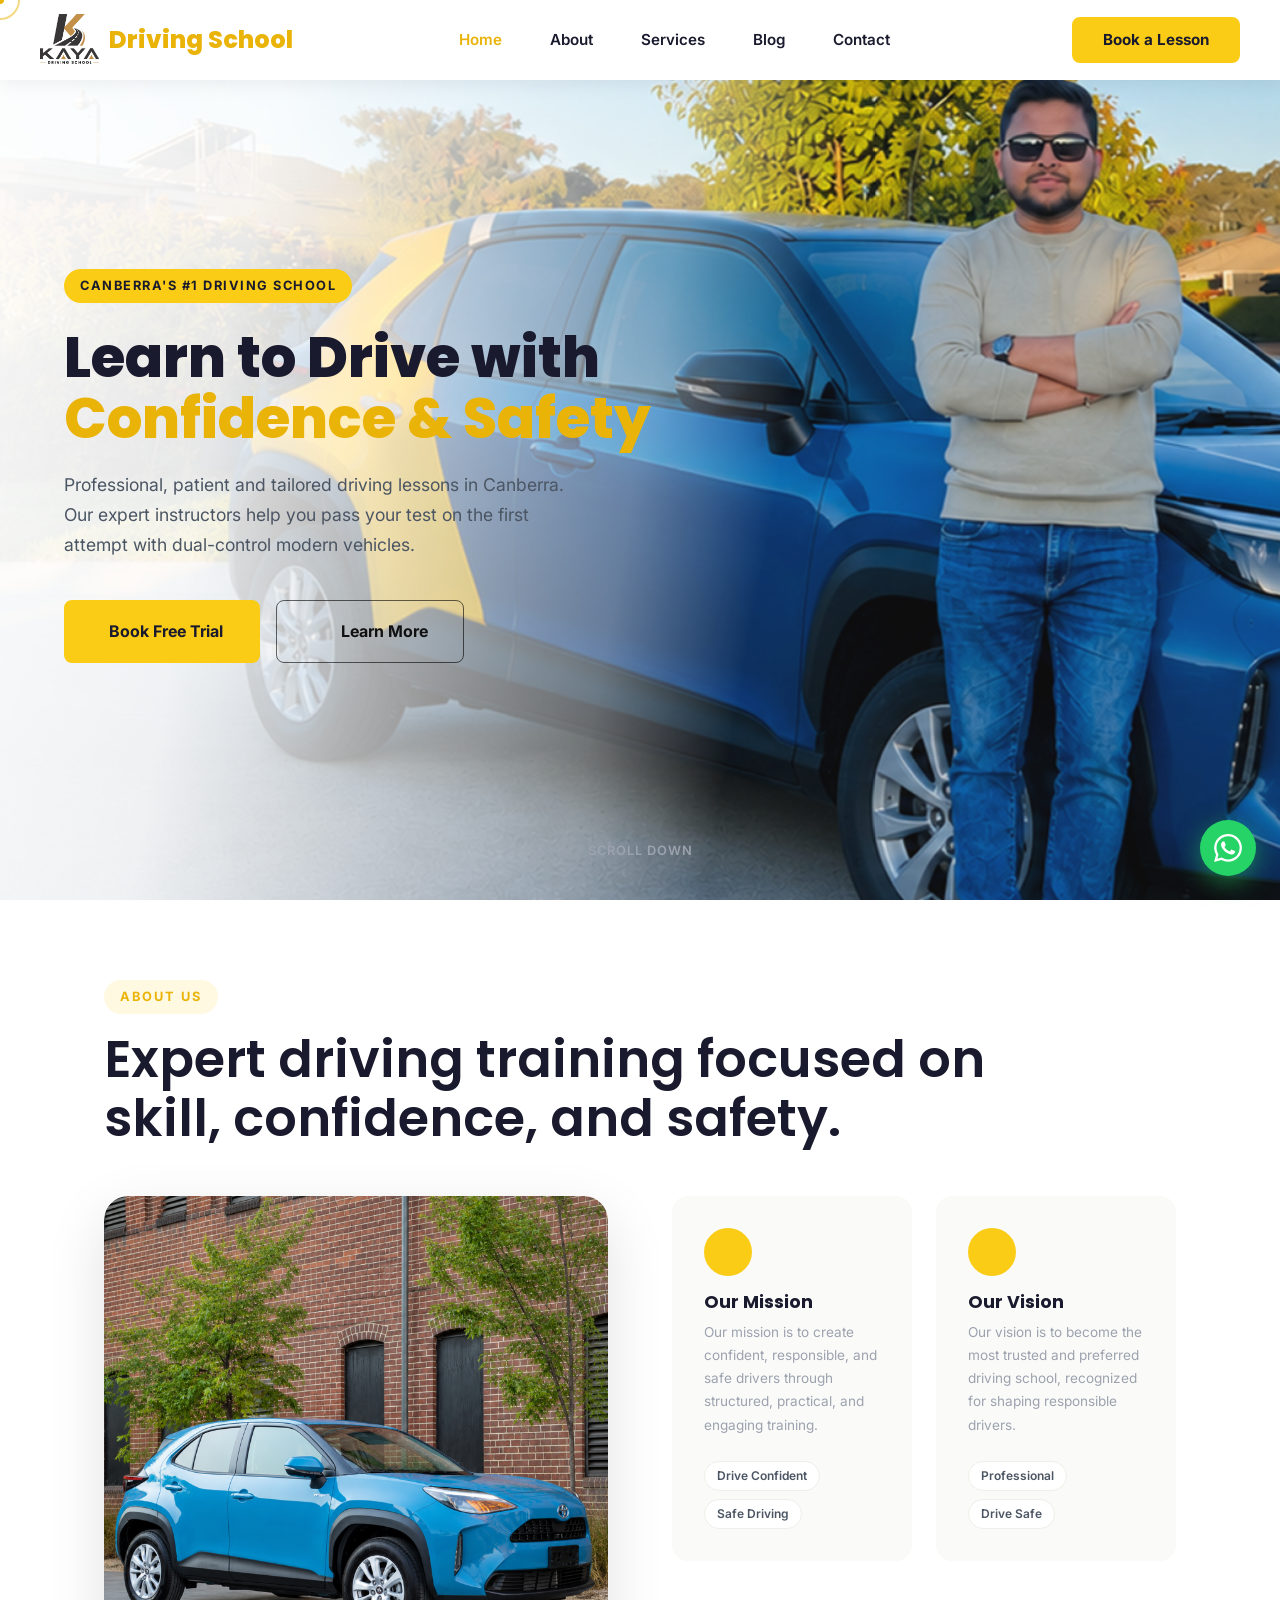
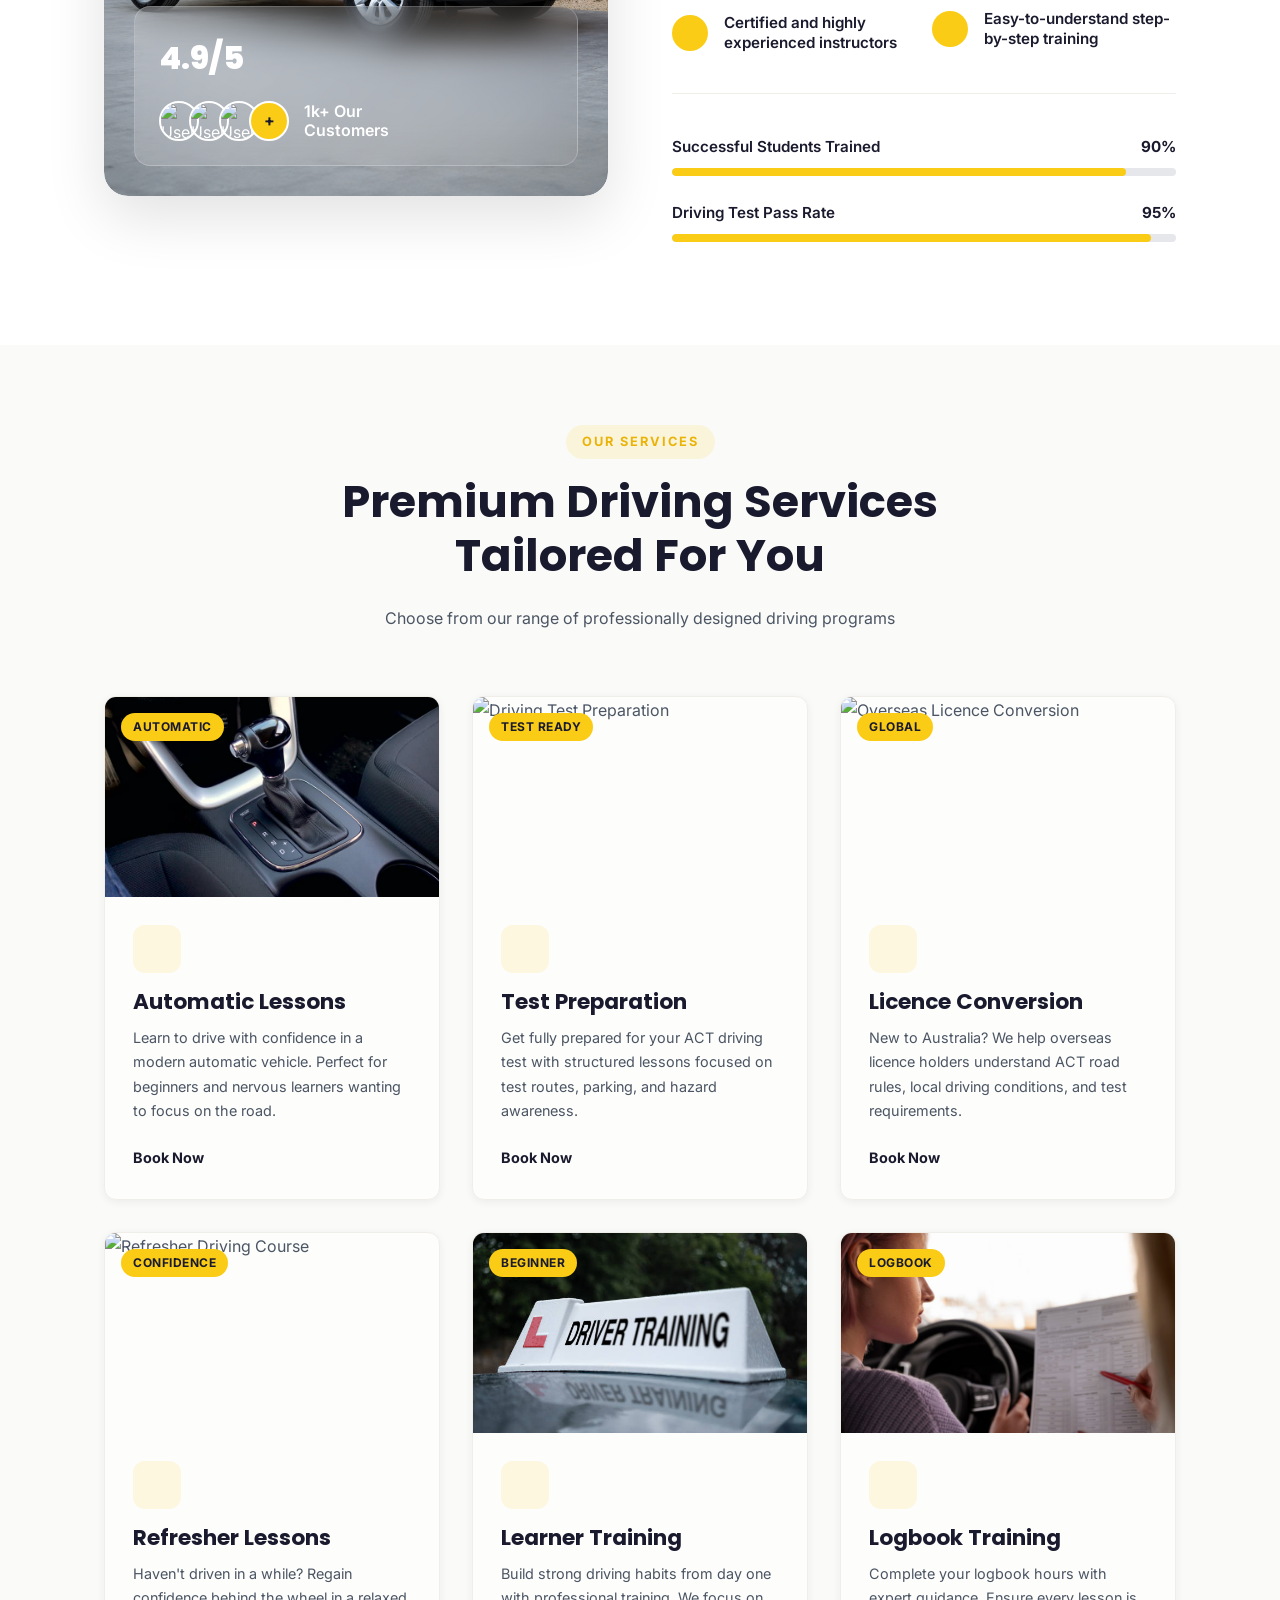
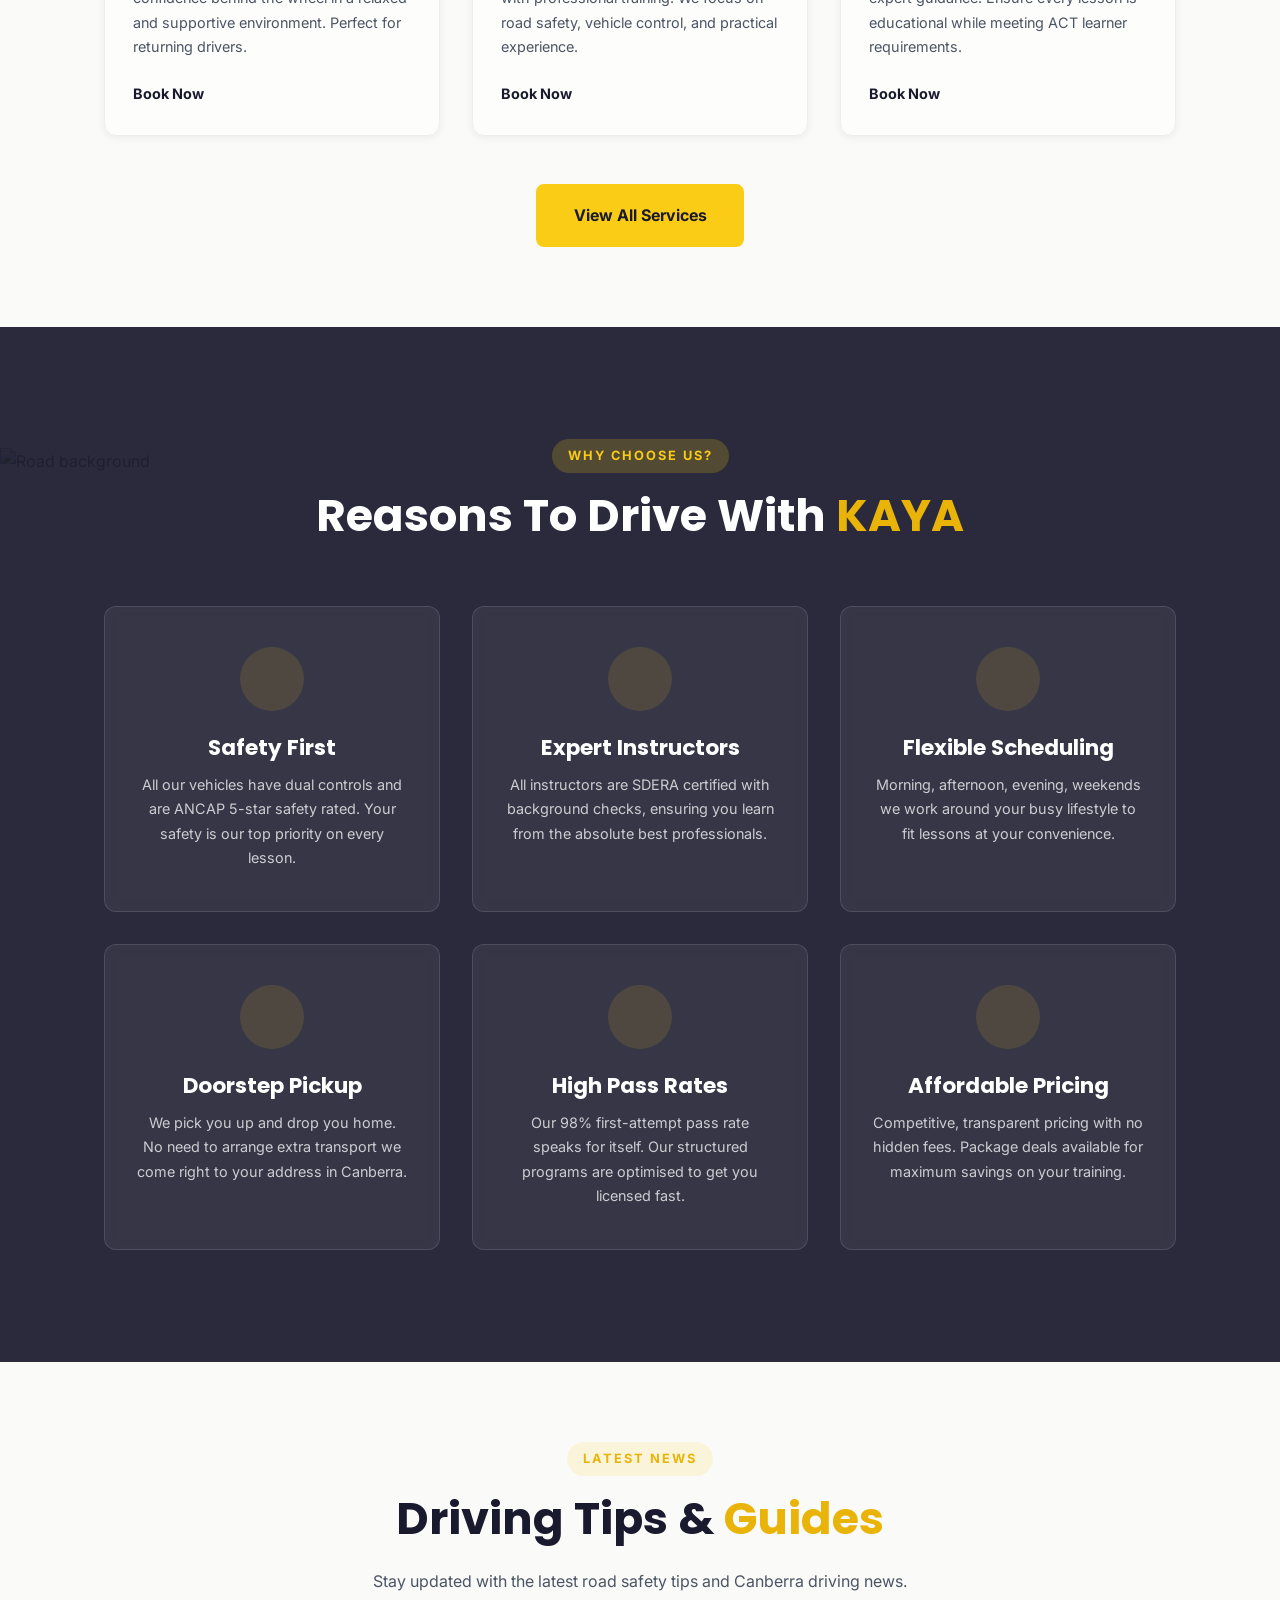
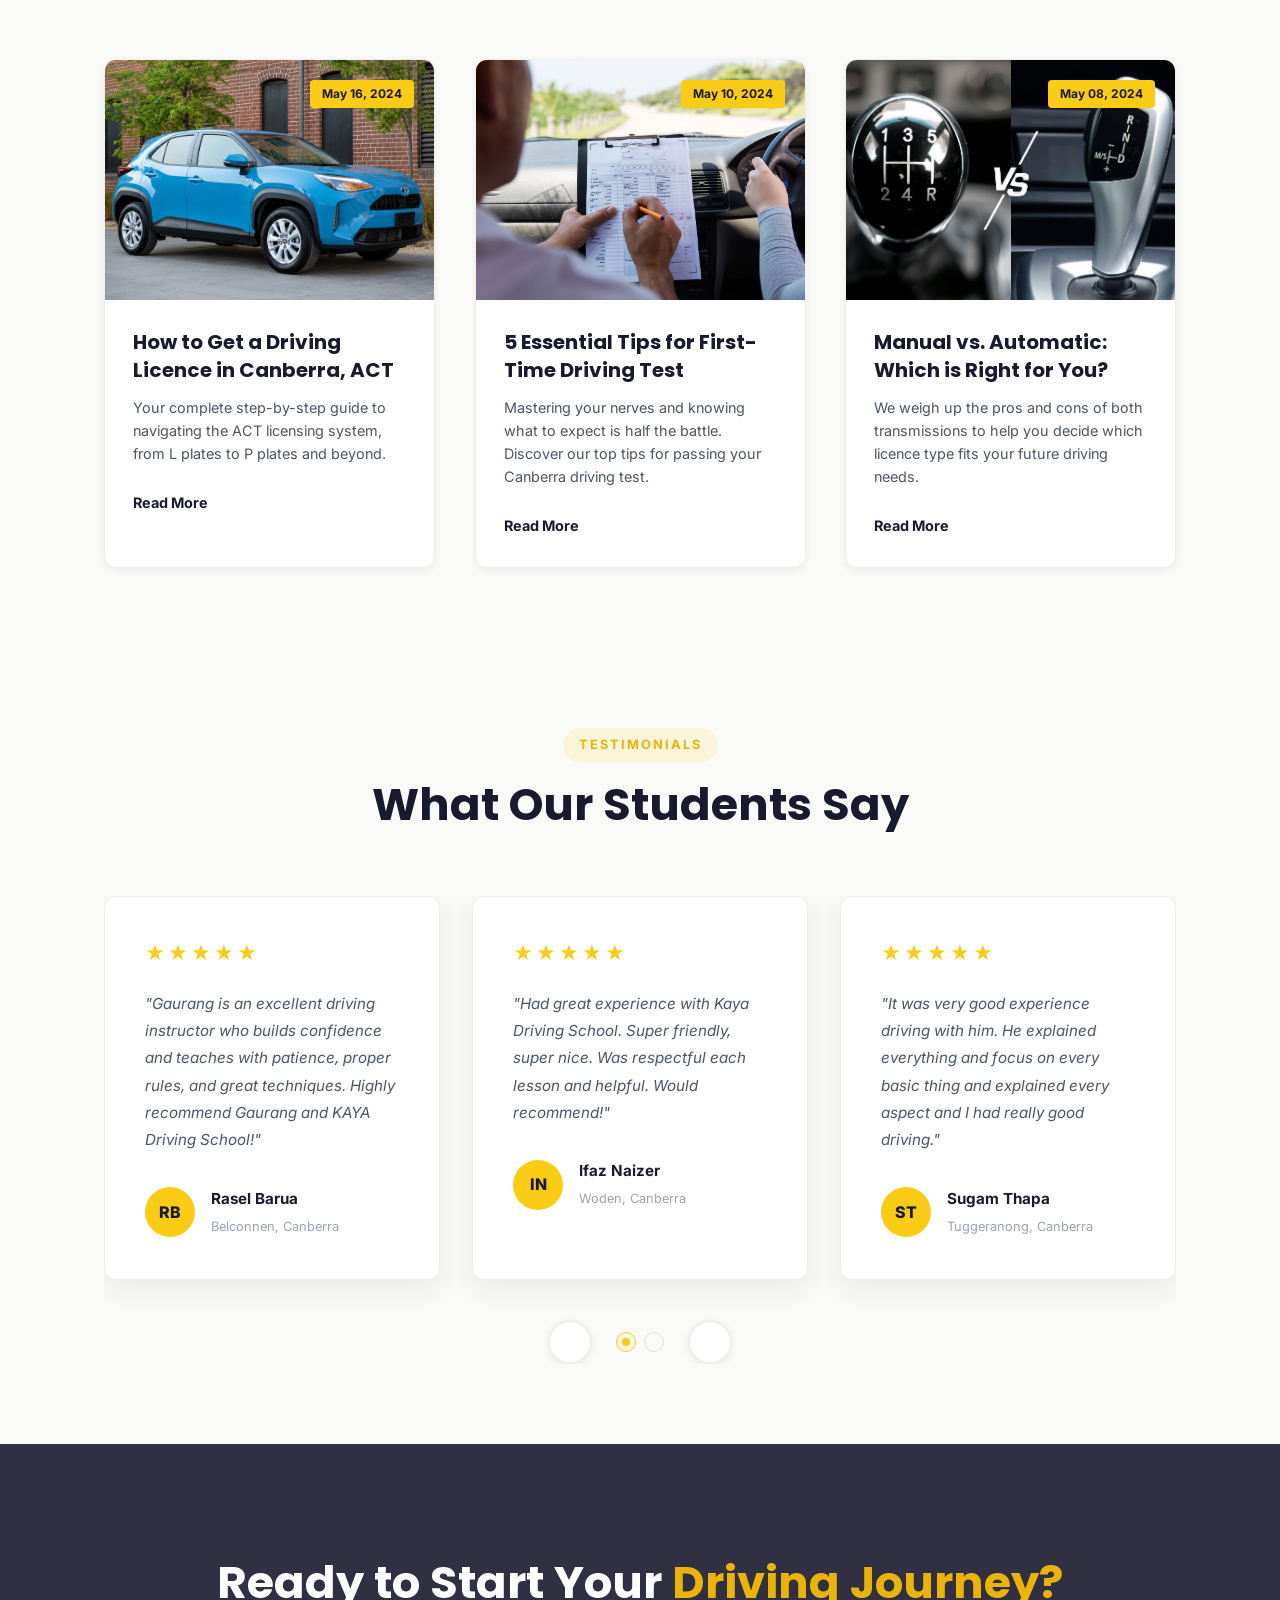
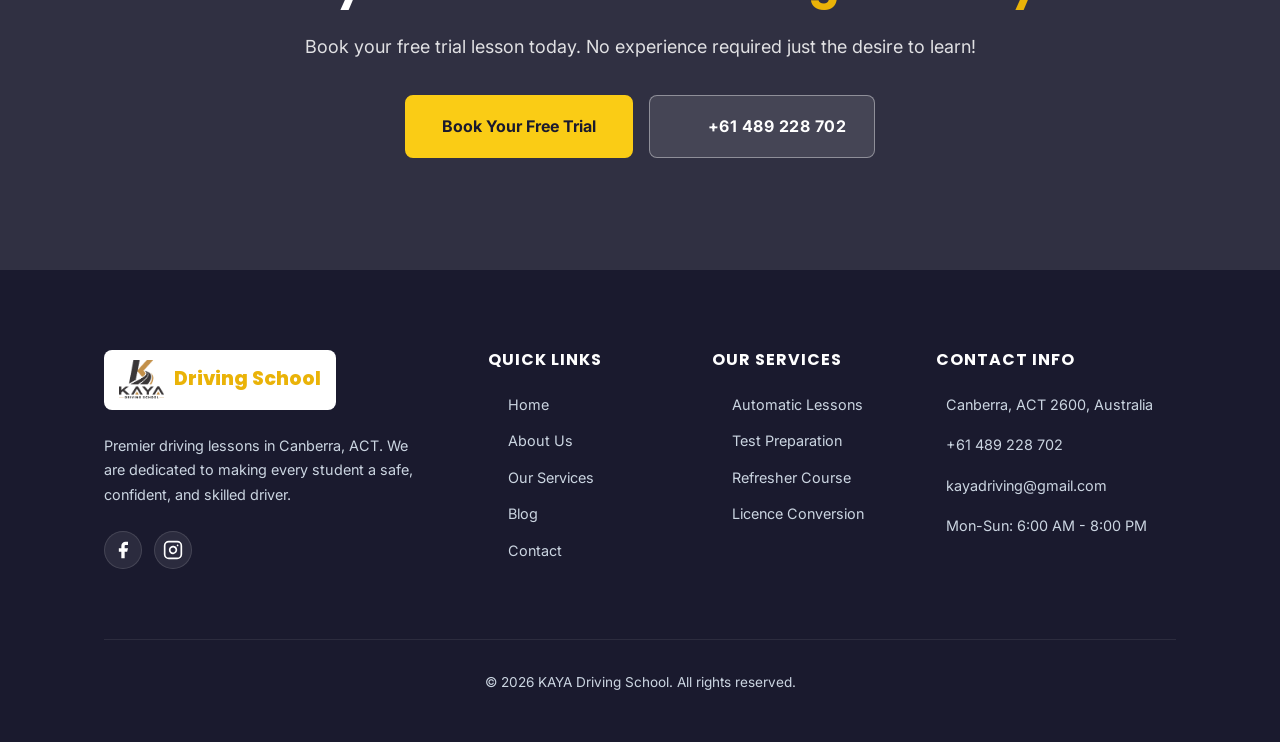
==== commit e3079395: "Final Changes Added." ====
--- a/index.html
+++ b/index.html
@@ -2,20 +2,46 @@
 <html lang="en">
 
 <head>
-  <meta charset="UTF-8" />
+    <meta charset="UTF-8" />
   <meta name="viewport" content="width=device-width, initial-scale=1.0" />
-  <meta name="description"
-    content="KAYA Driving School - Premier driving lessons in Canberra, Australia. Expert instructors, flexible scheduling, high pass rates. Book your lesson today!" />
-  <meta name="keywords"
-    content="driving school Canberra, driving lessons ACT, learn to drive Canberra, manual lessons, automatic lessons, KAYA Driving School" />
+  <meta name="description" content="KAYA Driving School - Premier driving lessons in Canberra, Australia. Expert instructors, flexible scheduling, high pass rates. Book your lesson today!" />
+  <meta name="keywords" content="driving school Canberra, driving lessons ACT, learn to drive Canberra, manual lessons, automatic lessons, KAYA Driving School" />
   <meta name="robots" content="index, follow" />
+  <link rel="canonical" href="https://kayadrivingschool.com.au/" />
+
+  <!-- Open Graph / Facebook -->
+  <meta property="og:type" content="website" />
+  <meta property="og:url" content="https://kayadrivingschool.com.au/" />
   <meta property="og:title" content="KAYA Driving School | Premium Driving Lessons in Canberra" />
-  <meta property="og:description"
-    content="Learn to drive with confidence. Expert instructors, dual-control cars, and exceptional pass rates in Canberra, ACT." />
-  <meta property="og:type" content="website" />
+  <meta property="og:description" content="KAYA Driving School - Premier driving lessons in Canberra, Australia. Expert instructors, flexible scheduling, high pass rates. Book your lesson today!" />
+  <meta property="og:image" content="https://kayadrivingschool.com.au/assets/logo.png" />
+  <meta property="og:site_name" content="KAYA Driving School" />
+
+  <!-- Twitter -->
+  <meta name="twitter:card" content="summary_large_image" />
+  <meta name="twitter:url" content="https://kayadrivingschool.com.au/" />
+  <meta name="twitter:title" content="KAYA Driving School | Premium Driving Lessons in Canberra" />
+  <meta name="twitter:description" content="KAYA Driving School - Premier driving lessons in Canberra, Australia. Expert instructors, flexible scheduling, high pass rates. Book your lesson today!" />
+  <meta name="twitter:image" content="https://kayadrivingschool.com.au/assets/logo.png" />
+  <title>KAYA Driving School | Premium Driving Lessons in Canberra</title>
+  <!-- Open Graph / Facebook -->
+  
+  
+  
+  
+  
+  
+
+  <!-- Twitter -->
+  
+  
+  
+  
+  
+  
   <link rel="icon" type="image/png" href="assets/logo.png" />
-  <link rel="canonical" href="https://KAYAdrivingschool.com.au/" />
-  <title>KAYA Driving School | Premium Driving Lessons in Canberra</title>
+  
+  
 
   <!-- Fonts -->
   <link rel="preconnect" href="https://fonts.googleapis.com">
@@ -32,6 +58,48 @@
   <script src="https://unpkg.com/lucide@latest/dist/umd/lucide.js"></script>
 
   <link rel="stylesheet" href="styles.css" />
+  <script type="application/ld+json">
+{
+    "image":  "https://kayadrivingschool.com.au/assets/logo.png",
+    "url":  "https://kayadrivingschool.com.au/",
+    "@type":  "DrivingSchool",
+    "geo":  {
+                "longitude":  149.13,
+                "@type":  "GeoCoordinates",
+                "latitude":  -35.2809
+            },
+    "telephone":  "+61489228702",
+    "@context":  "https://schema.org",
+    "name":  "KAYA Driving School",
+    "address":  {
+                    "postalCode":  "2600",
+                    "addressRegion":  "ACT",
+                    "addressLocality":  "Canberra",
+                    "@type":  "PostalAddress",
+                    "addressCountry":  "AU"
+                },
+    "priceRange":  "",
+    "sameAs":  [
+                   "https://www.facebook.com/share/1CsbU75MbM/",
+                   "https://www.instagram.com/KAYAdrivingschool?igsh=Ymh5NDc4amoybjkz"
+               ],
+    "@id":  "https://kayadrivingschool.com.au/#drivingschool",
+    "openingHoursSpecification":  {
+                                      "opens":  "06:00",
+                                      "closes":  "20:00",
+                                      "@type":  "OpeningHoursSpecification",
+                                      "dayOfWeek":  [
+                                                        "Monday",
+                                                        "Tuesday",
+                                                        "Wednesday",
+                                                        "Thursday",
+                                                        "Friday",
+                                                        "Saturday",
+                                                        "Sunday"
+                                                    ]
+                                  }
+}
+  </script>
 </head>
 
 <body>
@@ -157,7 +225,7 @@
                     style="width: 40px; height: 40px; border-radius: 50%; border: 2px solid white; margin-left: -10px; background: var(--yellow); display: flex; align-items: center; justify-content: center; color: var(--text-heading); font-weight: bold;">
                     +</div>
                 </div>
-                <div style="font-weight: 600; line-height: 1.2;">5k+ Our<br>Customers</div>
+                <div style="font-weight: 600; line-height: 1.2;">1k+ Our<br>Customers</div>
               </div>
             </div>
           </div>
--- a/styles.css
+++ b/styles.css
@@ -1682,7 +1682,7 @@
     align-items: center;
     gap: 0.5rem;
   }
-  
+
   .footer-bottom .footer-divider {
     display: none;
   }
@@ -2027,6 +2027,7 @@
 }
 
 @media (max-width: 1024px) {
+
   .cursor-dot,
   .cursor-outline {
     display: none !important;
@@ -2470,11 +2471,13 @@
   /* Responsive Hero Backgrounds */
   #heroBgImg {
     content: url('assets/mobile-hero.png');
-    object-position: 80% top; /* Prioritize the person on the right and their face at the top */
+    object-position: 80% top;
+    /* Prioritize the person on the right and their face at the top */
   }
 
   .hero-parallax-bg {
-    transform: none !important; /* Disable parallax shift on mobile */
+    transform: none !important;
+    /* Disable parallax shift on mobile */
     top: 0;
     bottom: 0;
     left: 0;
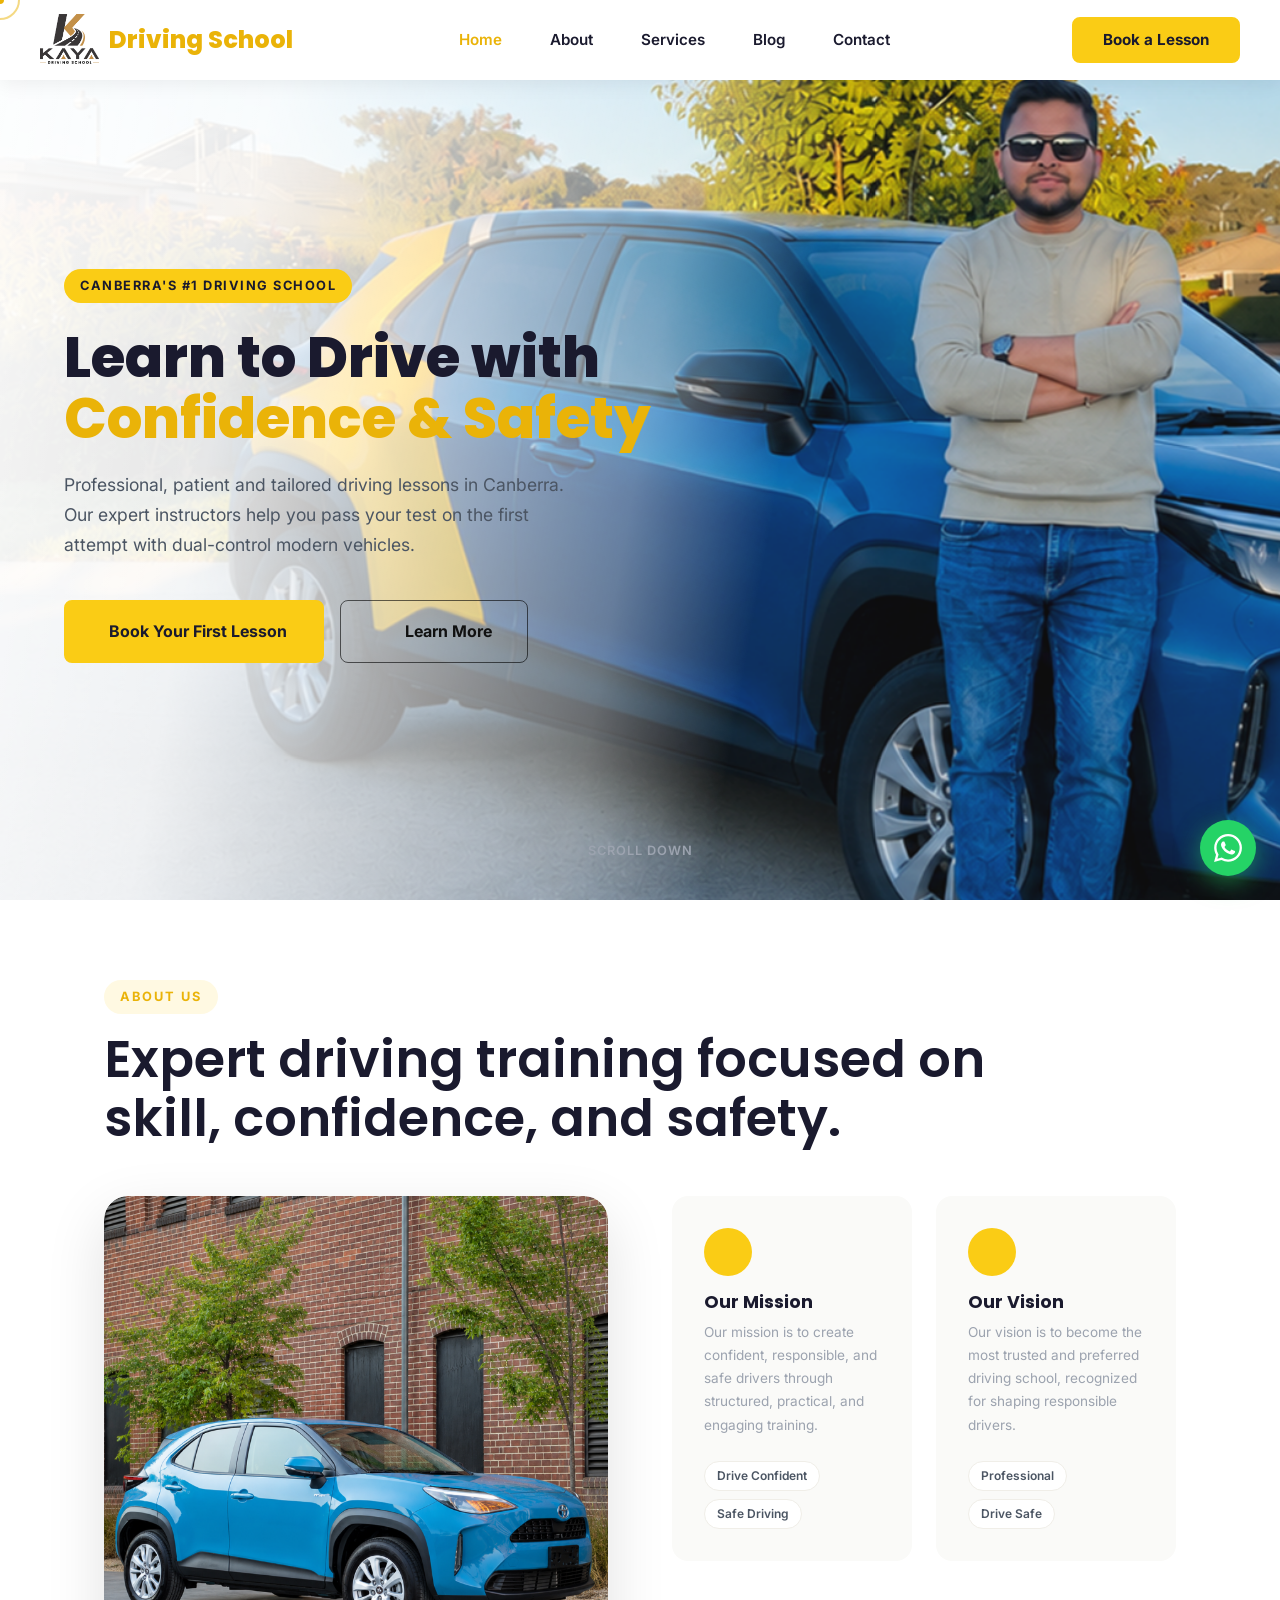
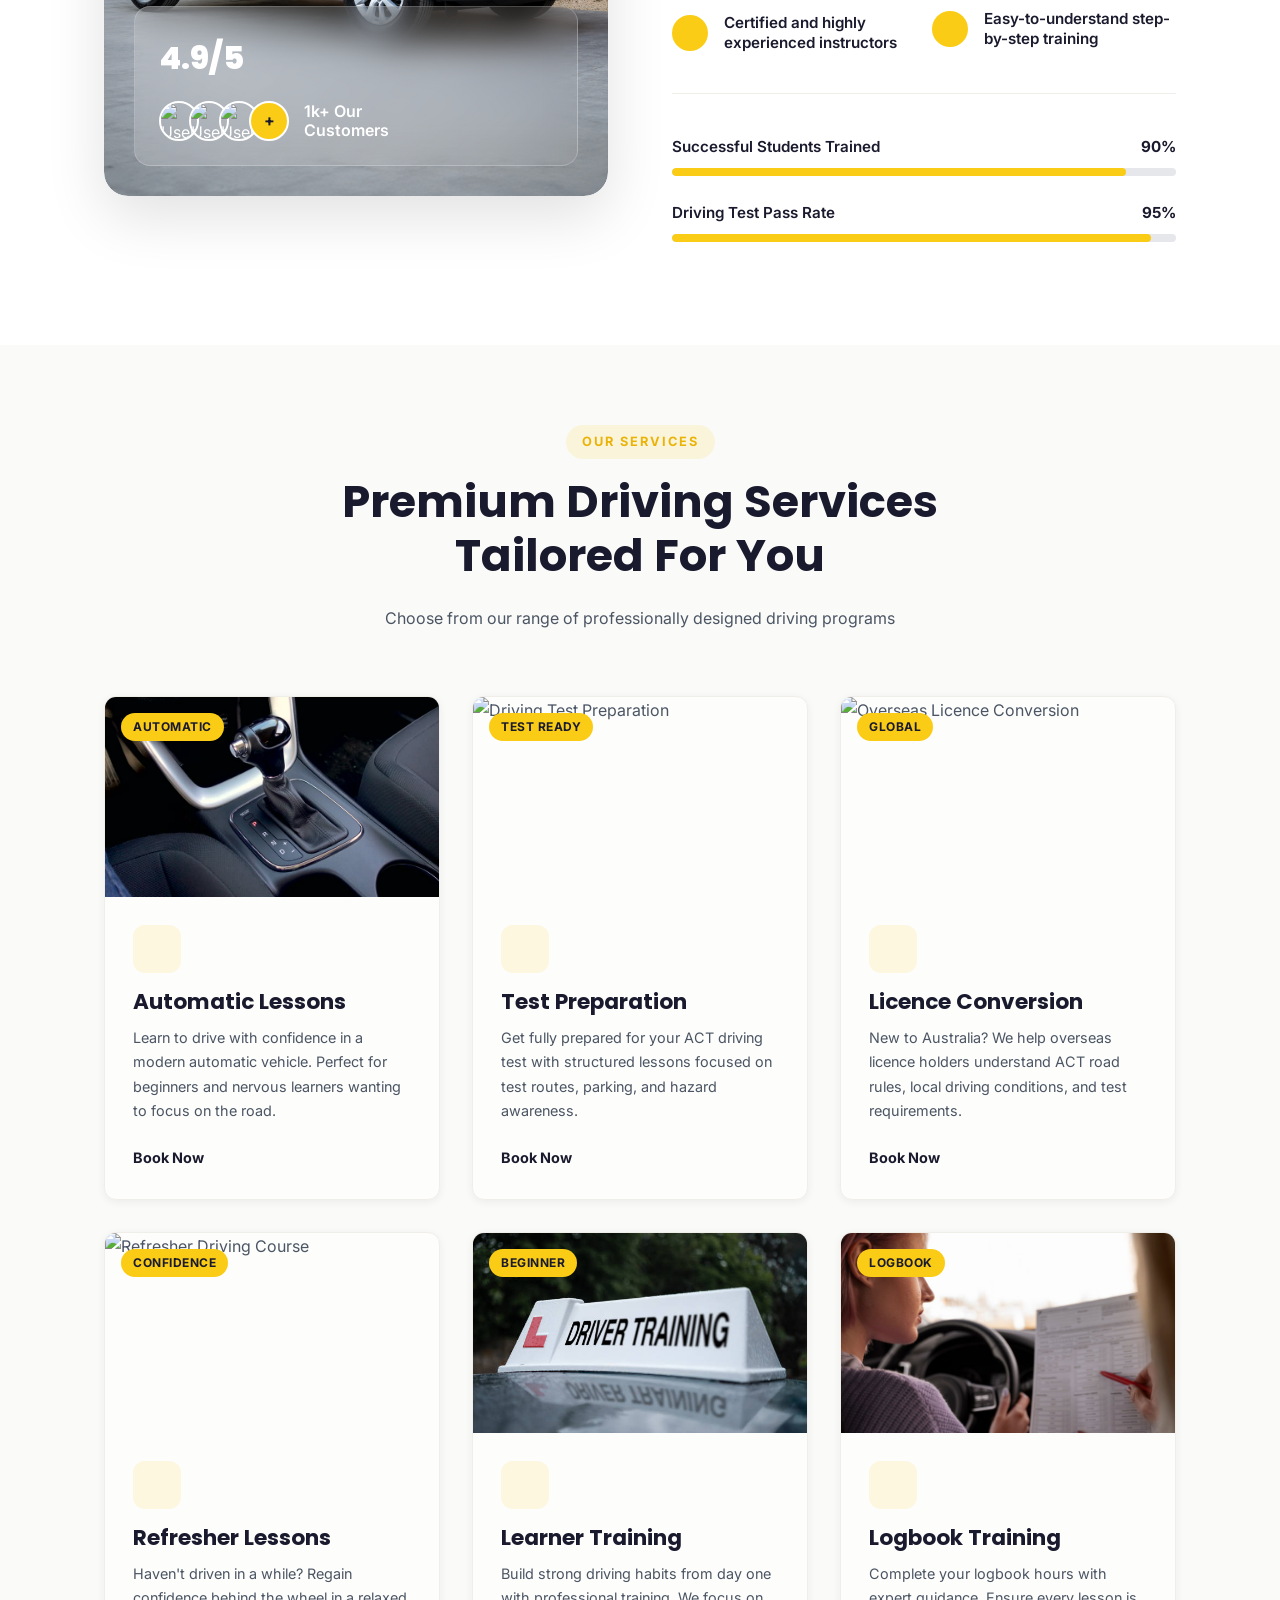
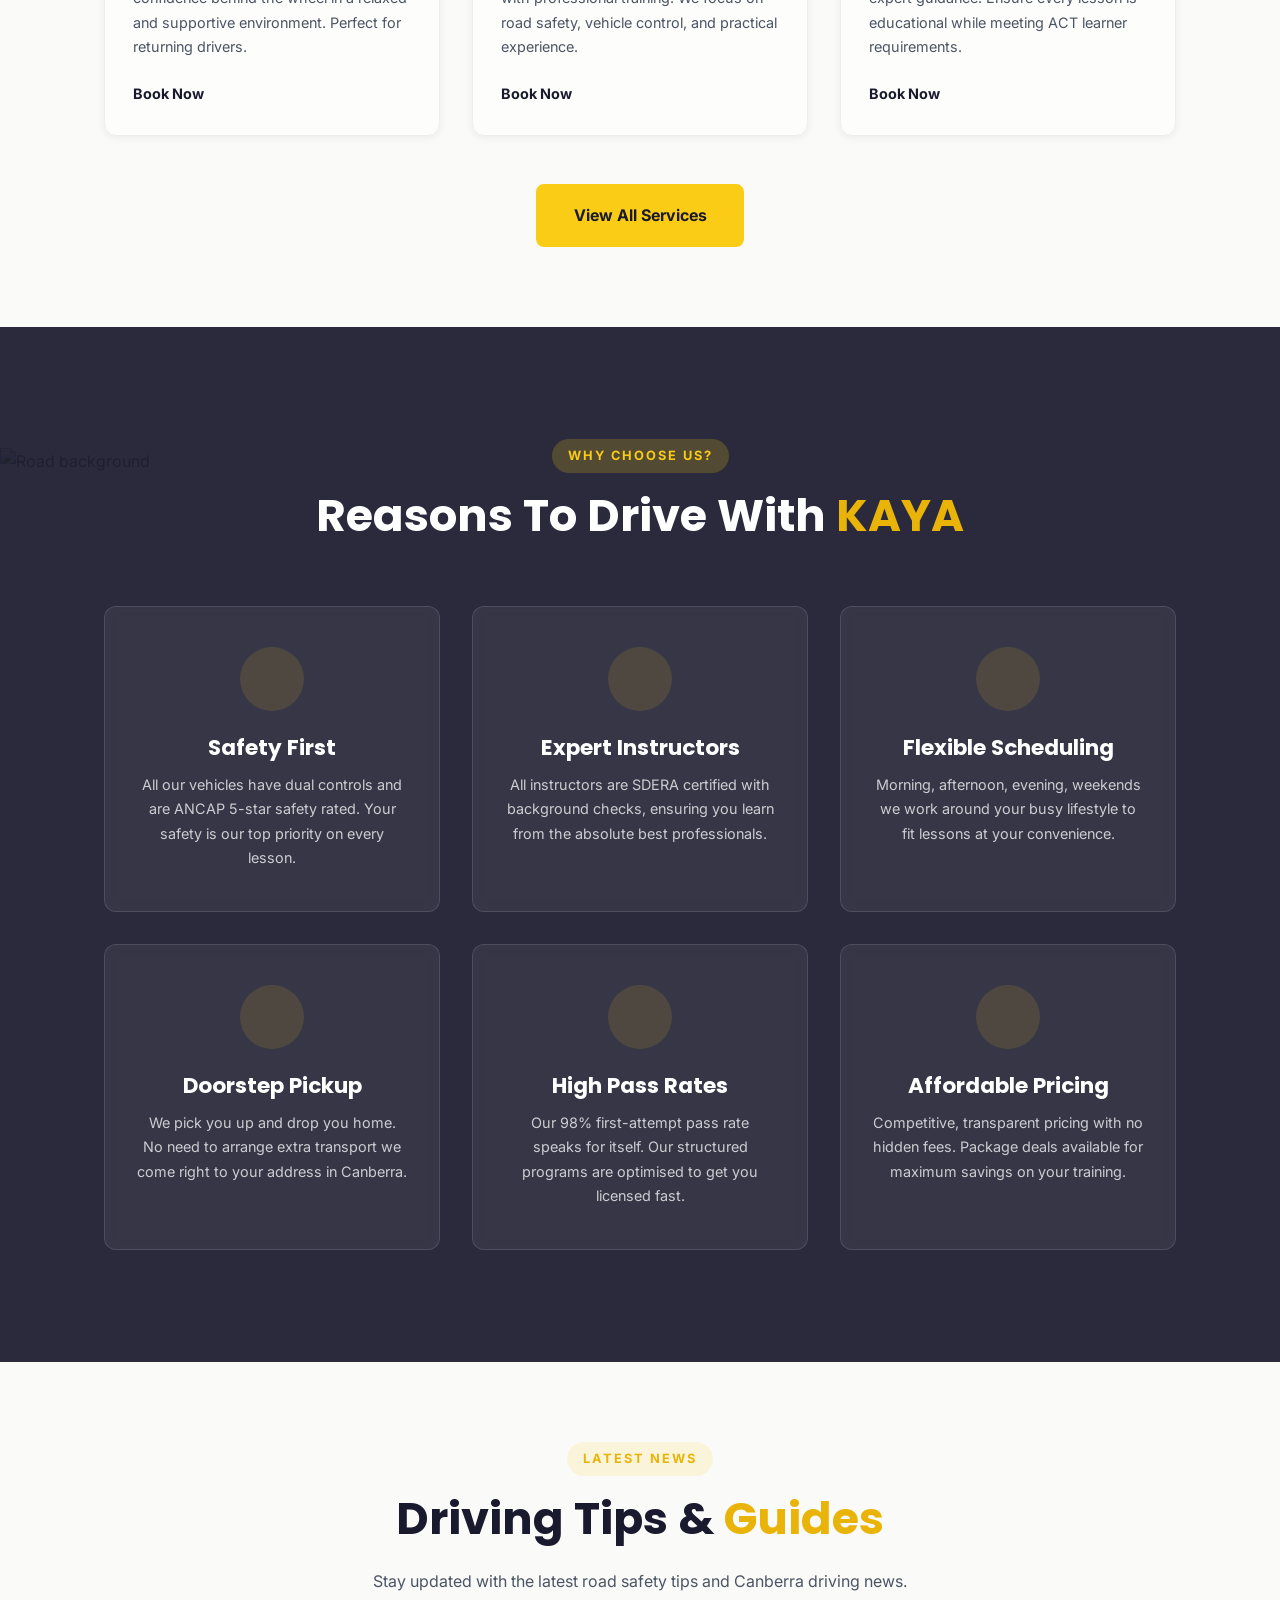
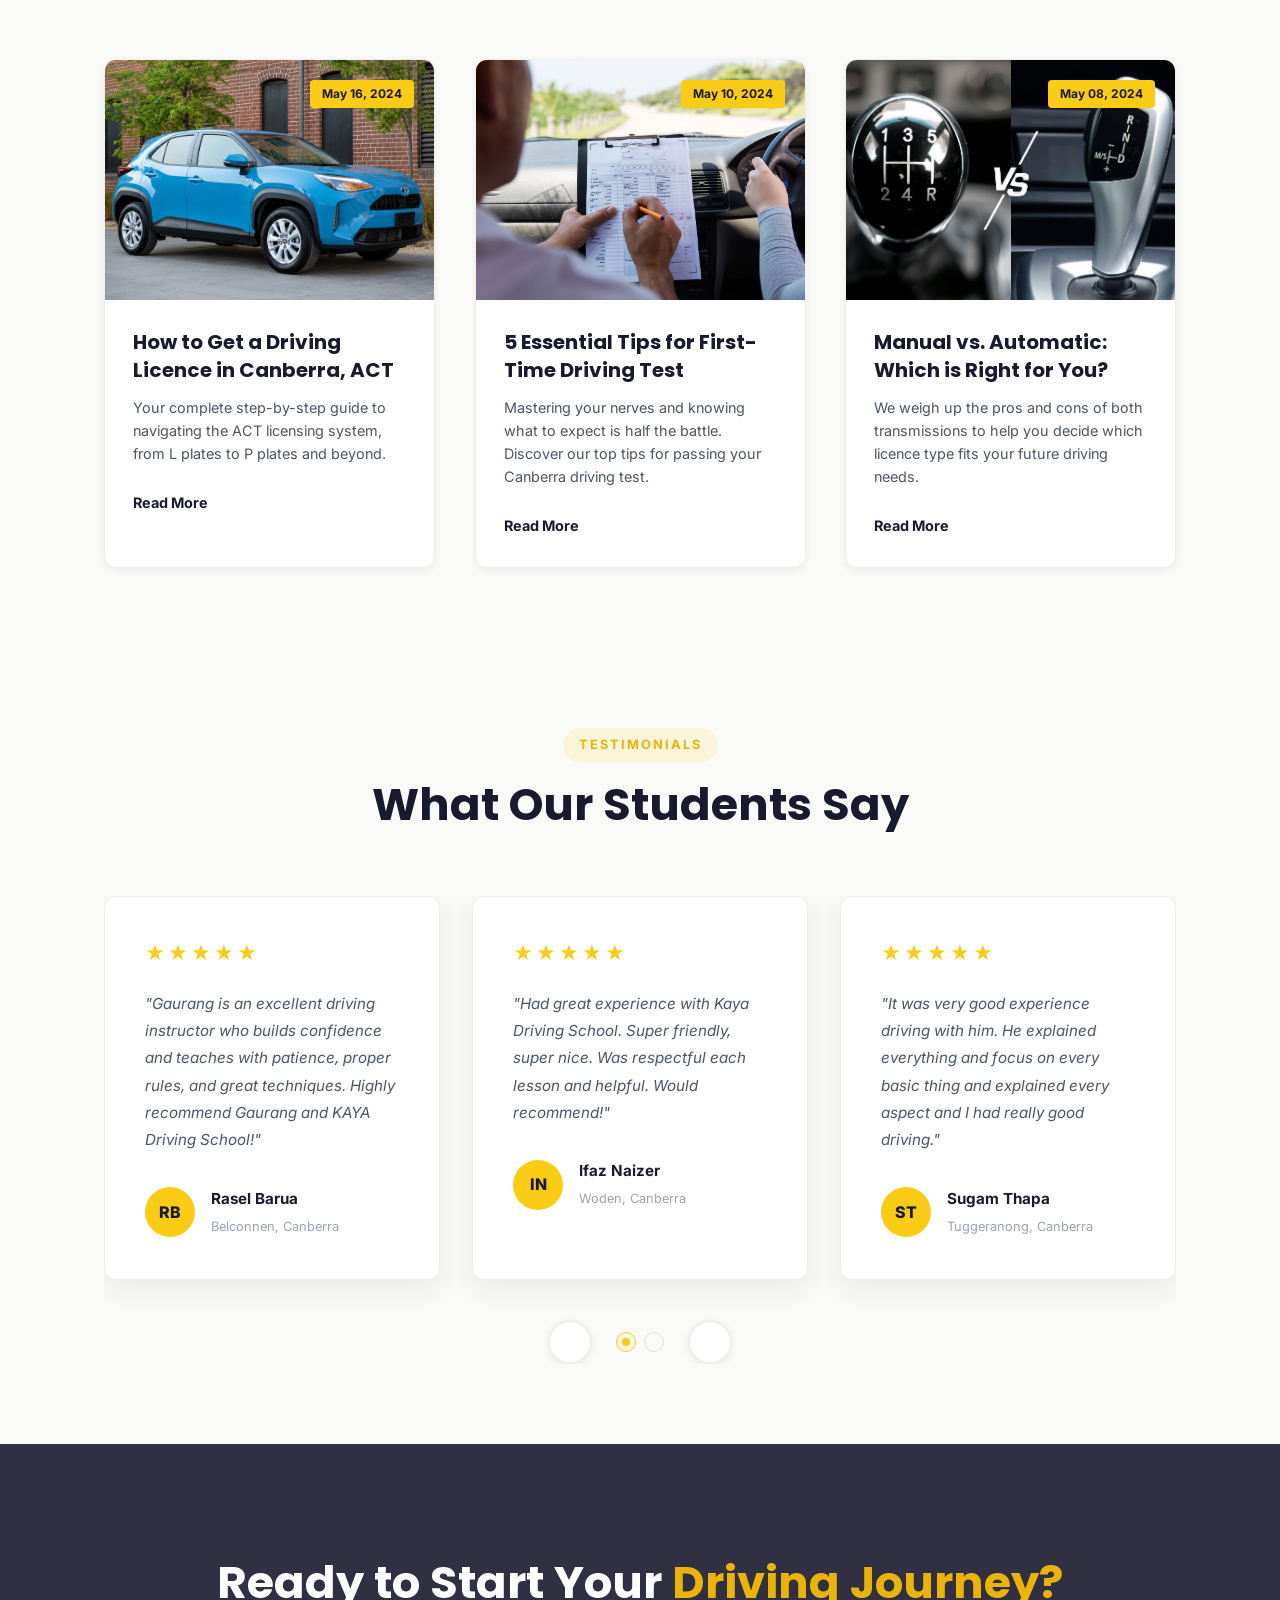
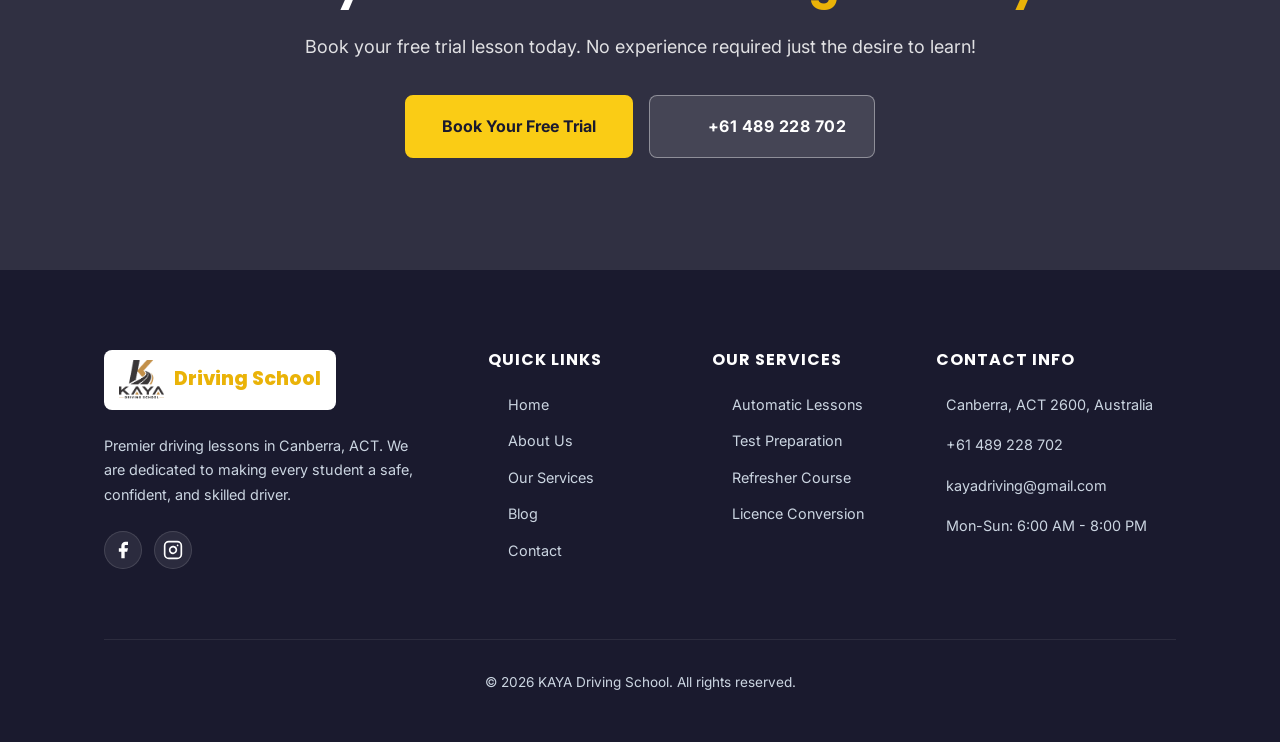
==== commit b4700d28: "Free word change." ====
--- a/index.html
+++ b/index.html
@@ -1,7 +1,14 @@
-﻿<!DOCTYPE html>
+<!DOCTYPE html>
 <html lang="en">
 
 <head>
+<!-- Google Tag Manager -->
+<script>(function(w,d,s,l,i){w[l]=w[l]||[];w[l].push({'gtm.start':
+new Date().getTime(),event:'gtm.js'});var f=d.getElementsByTagName(s)[0],
+j=d.createElement(s),dl=l!='dataLayer'?'&l='+l:'';j.async=true;j.src=
+'https://www.googletagmanager.com/gtm.js?id='+i+dl;f.parentNode.insertBefore(j,f);
+})(window,document,'script','dataLayer','GTM-MNH37TRW');</script>
+<!-- End Google Tag Manager -->
     <meta charset="UTF-8" />
   <meta name="viewport" content="width=device-width, initial-scale=1.0" />
   <meta name="description" content="KAYA Driving School - Premier driving lessons in Canberra, Australia. Expert instructors, flexible scheduling, high pass rates. Book your lesson today!" />
@@ -103,6 +110,10 @@
 </head>
 
 <body>
+<!-- Google Tag Manager (noscript) -->
+<noscript><iframe src="https://www.googletagmanager.com/ns.html?id=GTM-MNH37TRW"
+height="0" width="0" style="display:none;visibility:hidden"></iframe></noscript>
+<!-- End Google Tag Manager (noscript) -->
 
   <!-- ===== HEADER ===== -->
   <header class="header" id="header">
@@ -162,7 +173,7 @@
         </p>
         <div class="hero-actions reveal-up" style="transition-delay:0.3s">
           <a href="contact.html#booking" class="btn btn-primary btn-lg" id="heroBookBtn">
-            <i data-lucide="calendar-check"></i> Book Free Trial
+            <i data-lucide="calendar-check"></i> Book Your First Lesson 
           </a>
           <a href="about.html" class="btn btn-learn-more btn-lg">
             <i data-lucide="play-circle"></i> Learn More
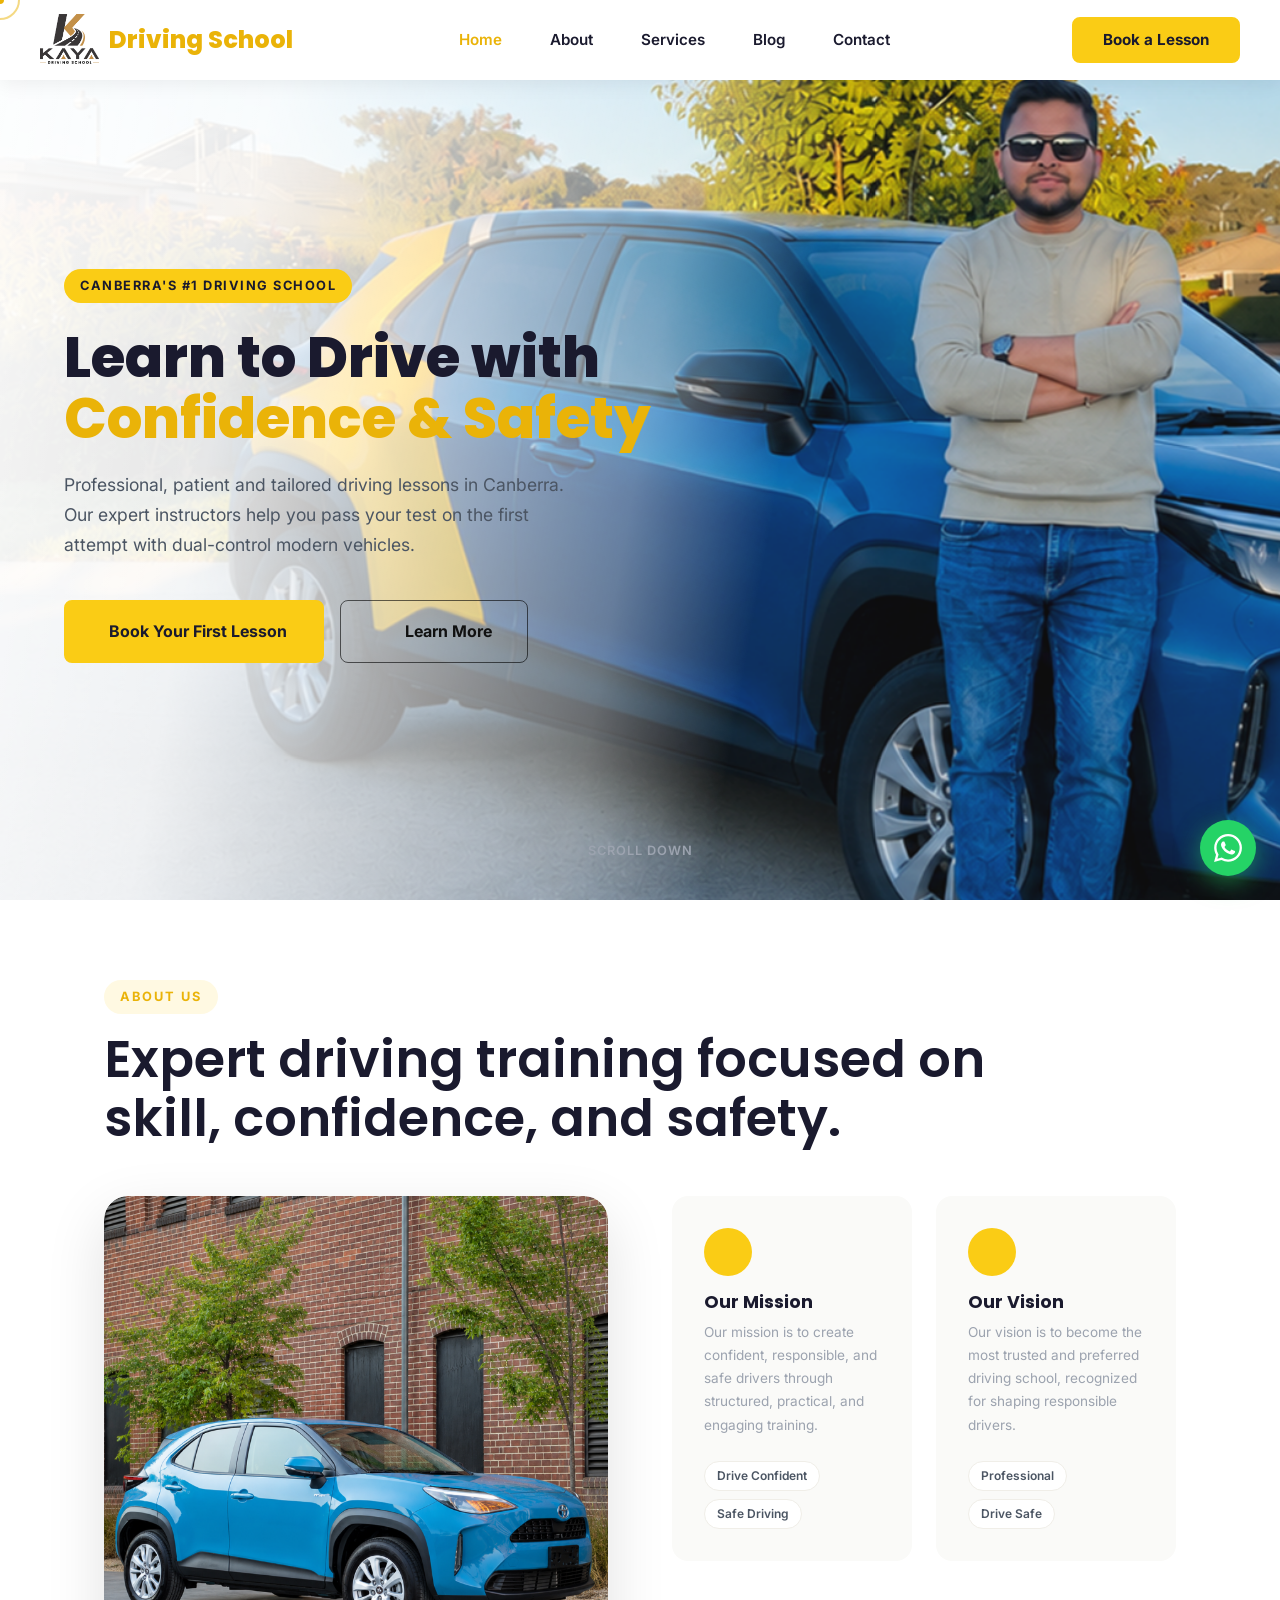
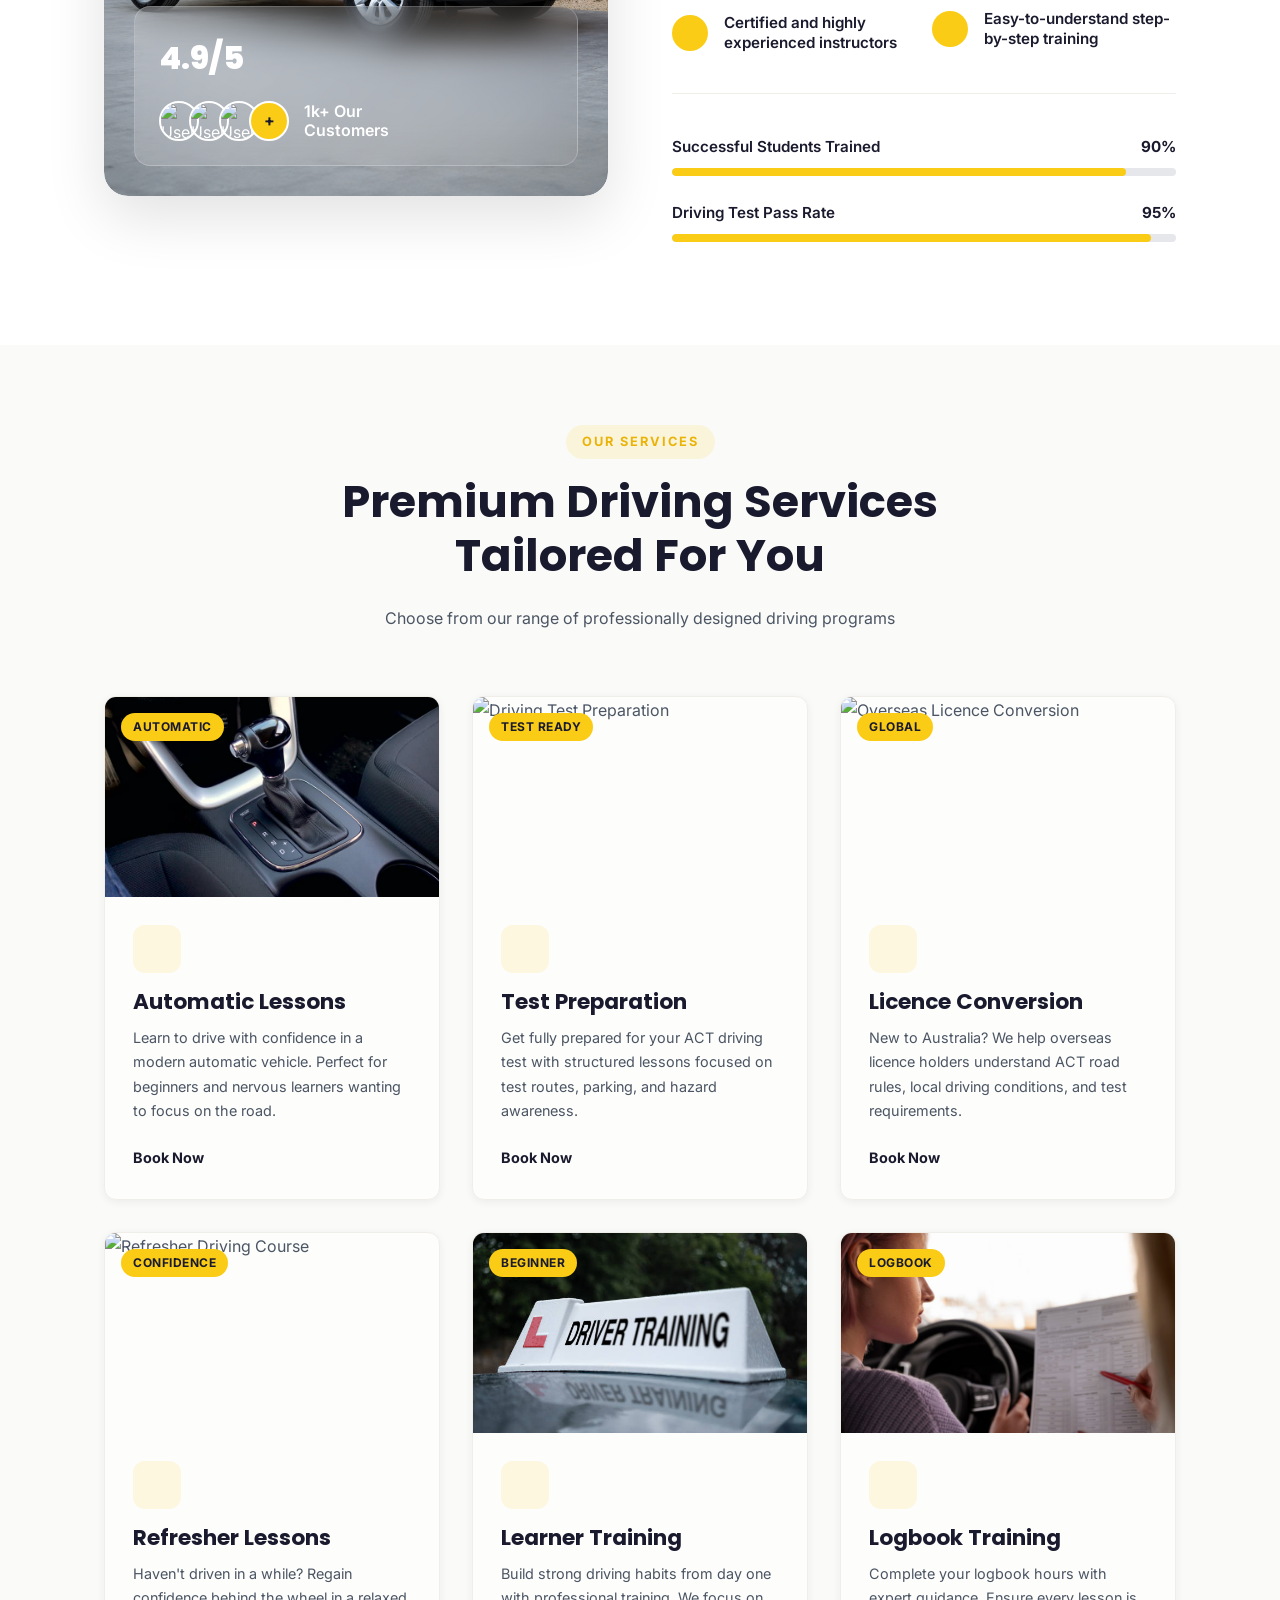
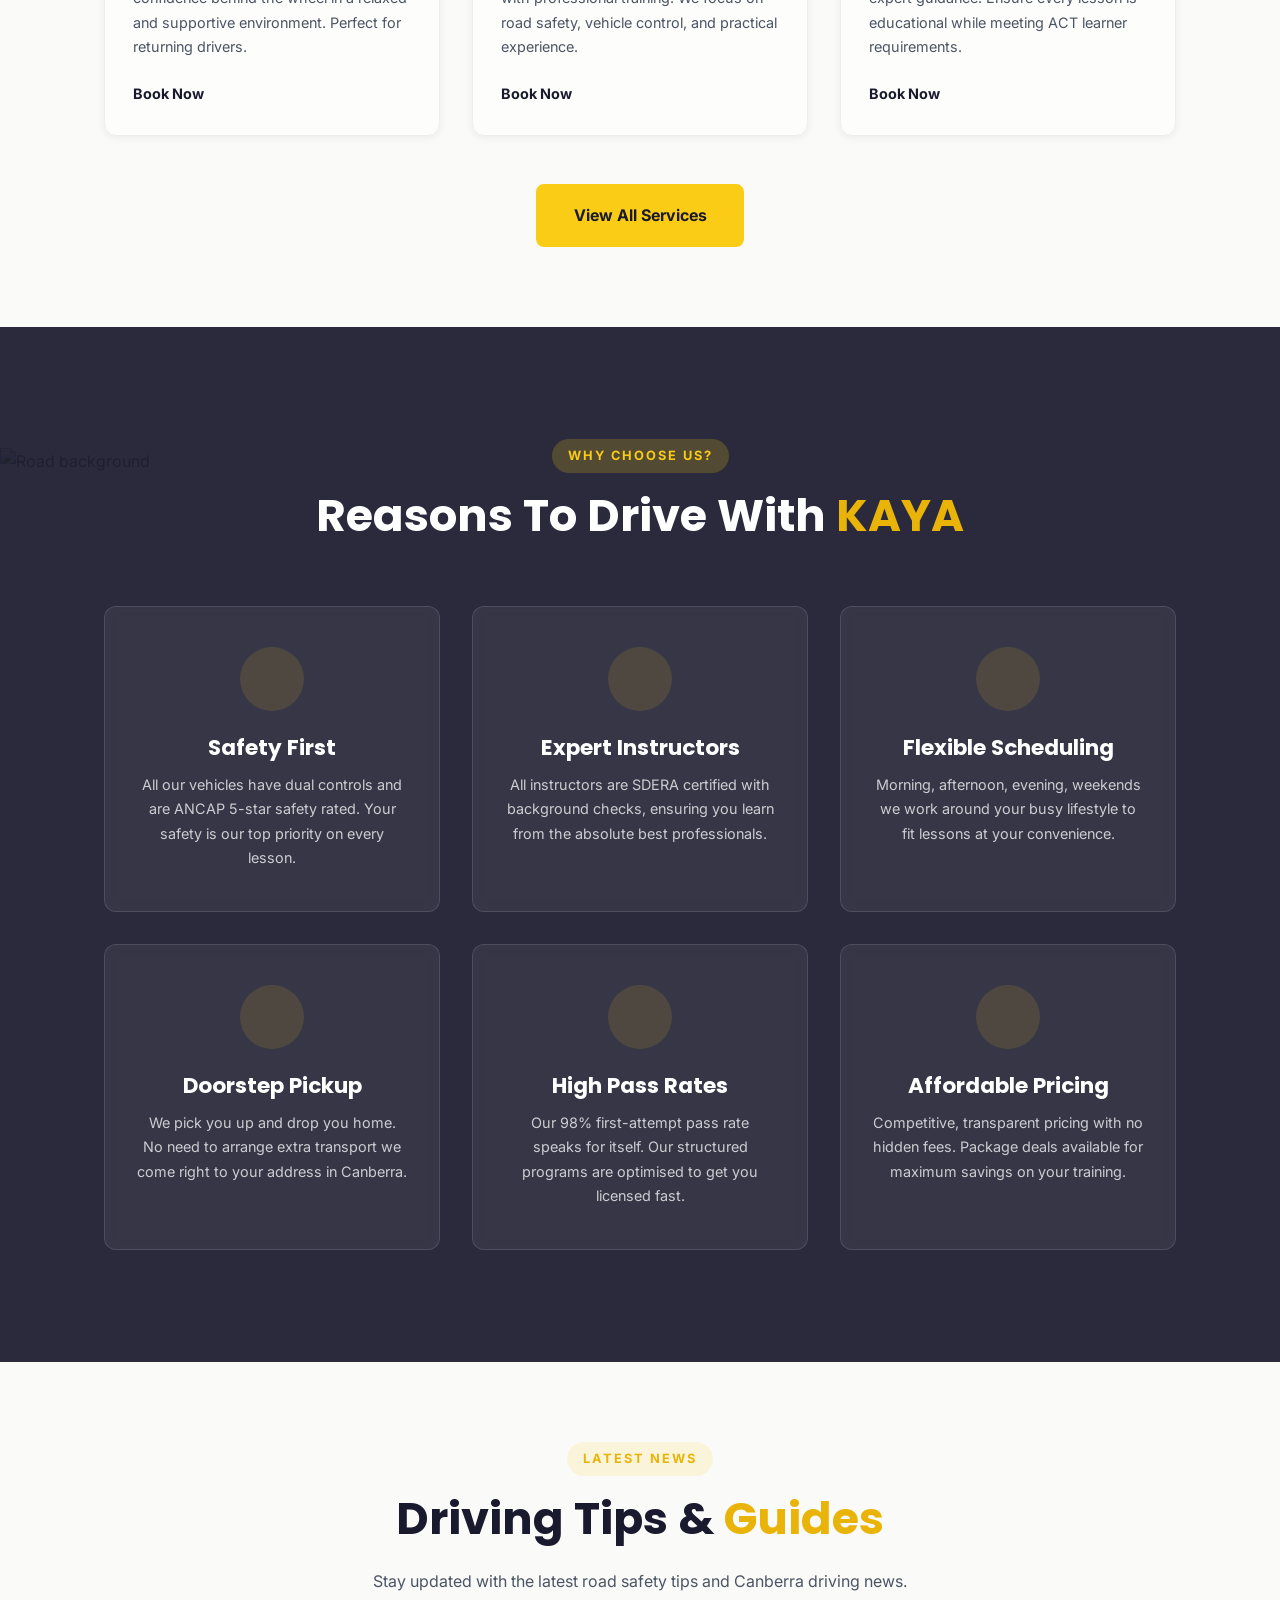
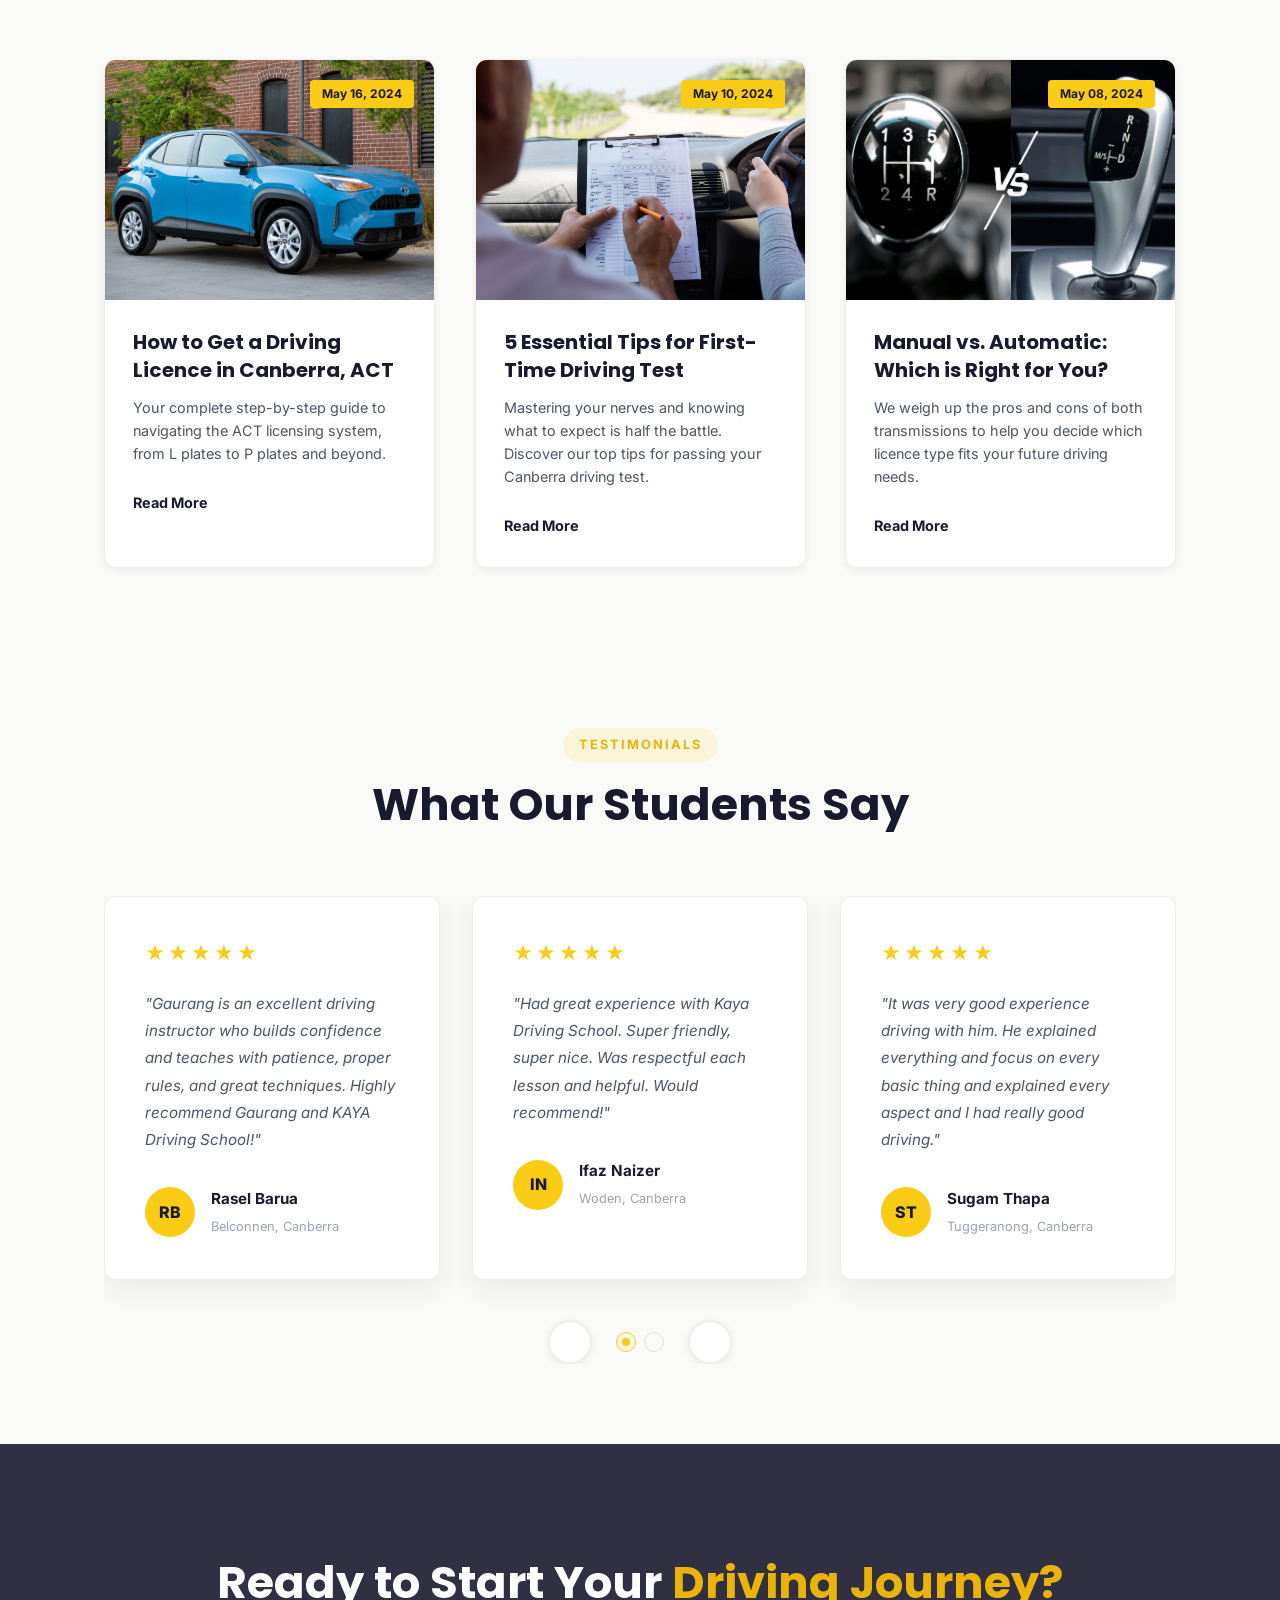
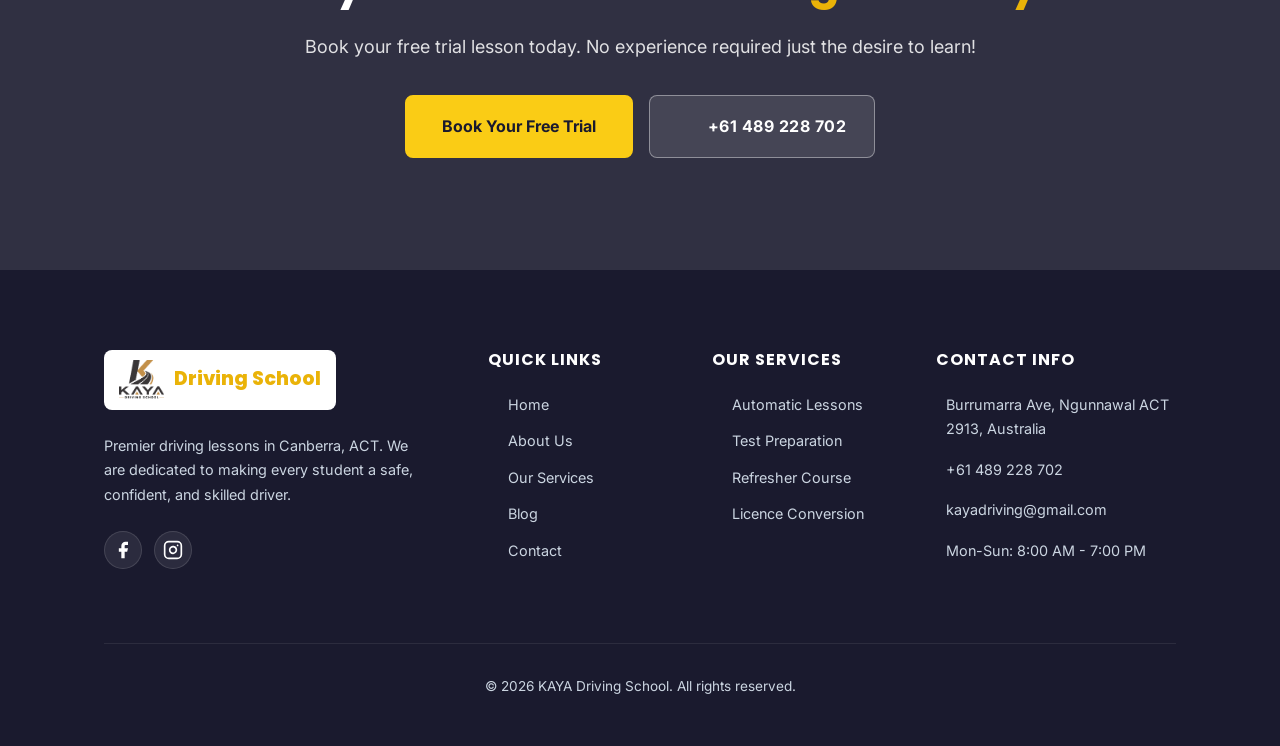
==== commit 0d15b840: "Location & Time change in all page." ====
--- a/index.html
+++ b/index.html
@@ -780,7 +780,7 @@
           <h4>Contact Info</h4>
           <div class="contact-info-item">
             <i data-lucide="map-pin"></i>
-            <a href="https://maps.app.goo.gl/MFy1yHKw7VUYBLpv7" target="_blank" rel="noopener noreferrer">Canberra, ACT 2600, Australia</a>
+            <a href="https://maps.app.goo.gl/QFDn1WcCWoTSEBzk8" target="_blank" rel="noopener noreferrer">Burrumarra Ave, Ngunnawal ACT 2913, Australia</a>
           </div>
           <div class="contact-info-item">
             <i data-lucide="phone"></i>
@@ -792,7 +792,7 @@
           </div>
           <div class="contact-info-item">
             <i data-lucide="clock"></i>
-            <span>Mon-Sun: 6:00 AM - 8:00 PM</span>
+            <span>Mon-Sun: 8:00 AM - 7:00 PM</span>
           </div>
         </div>
       </div>
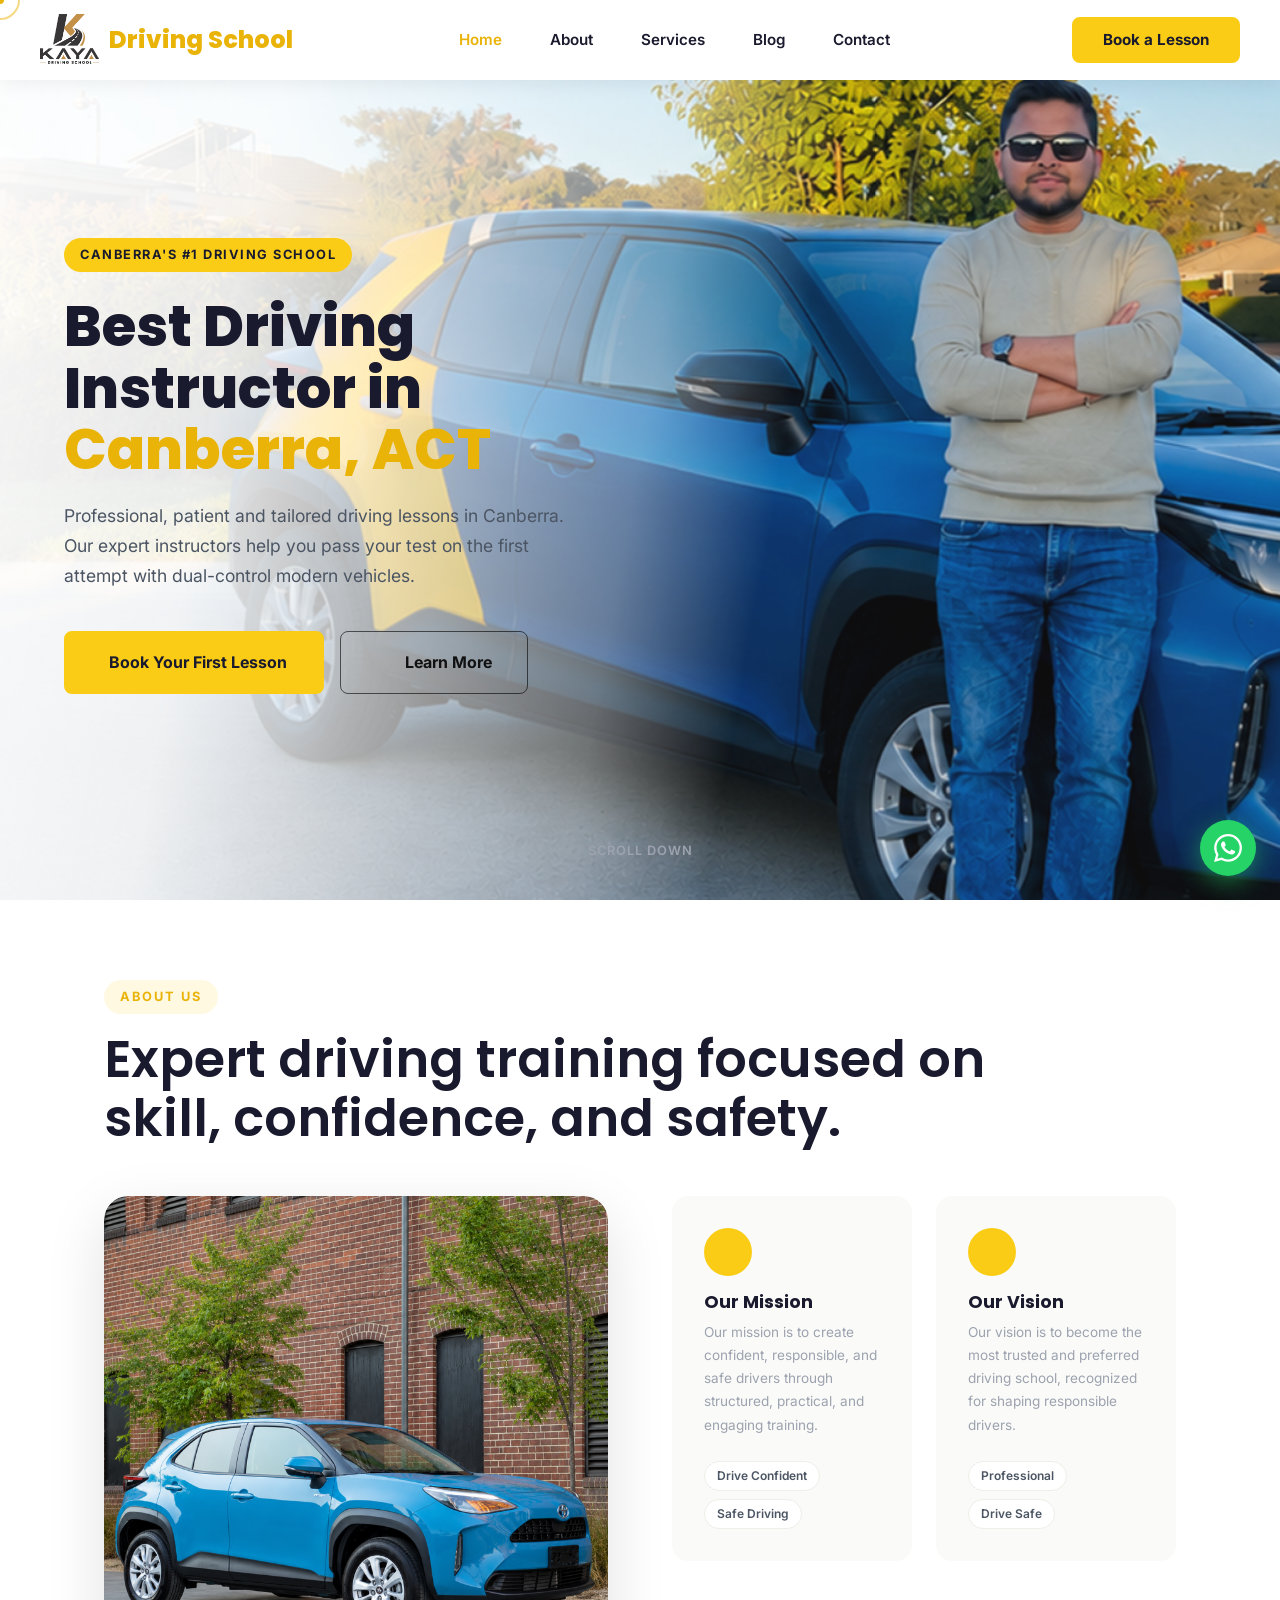
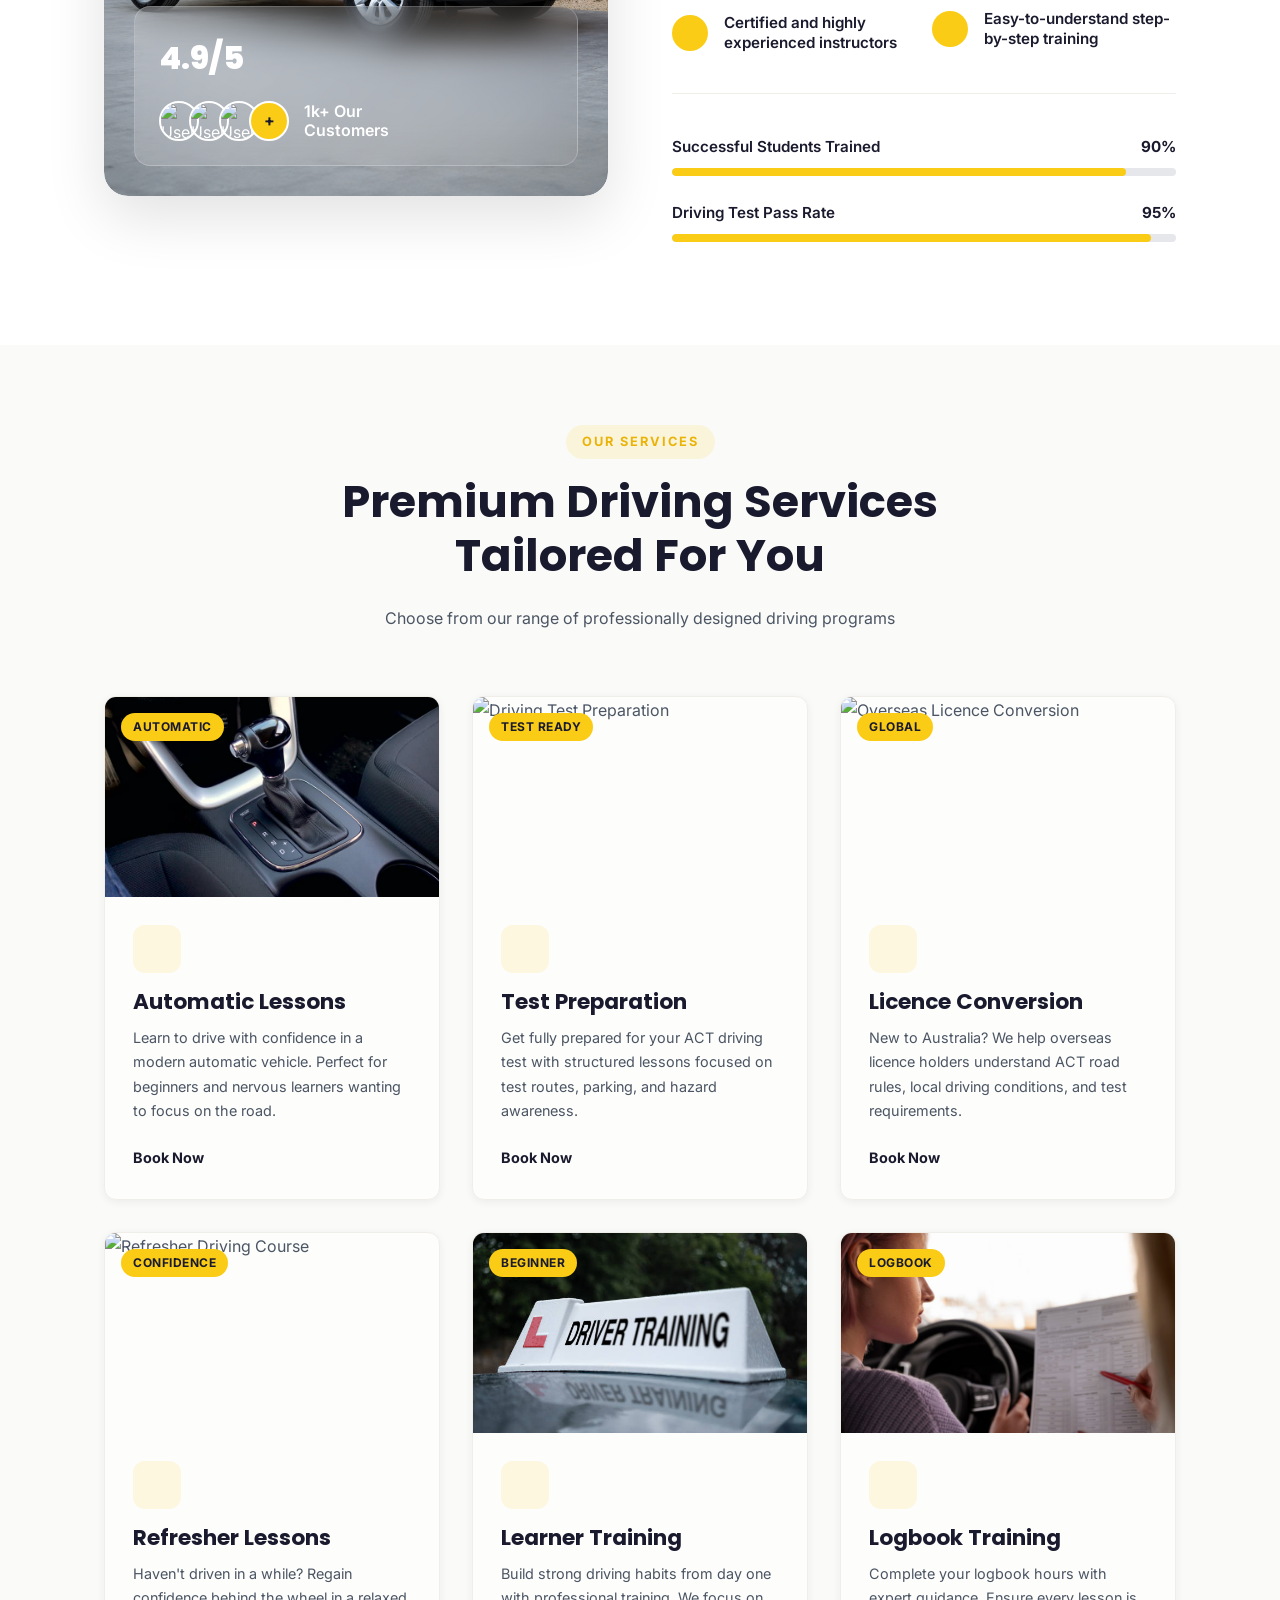
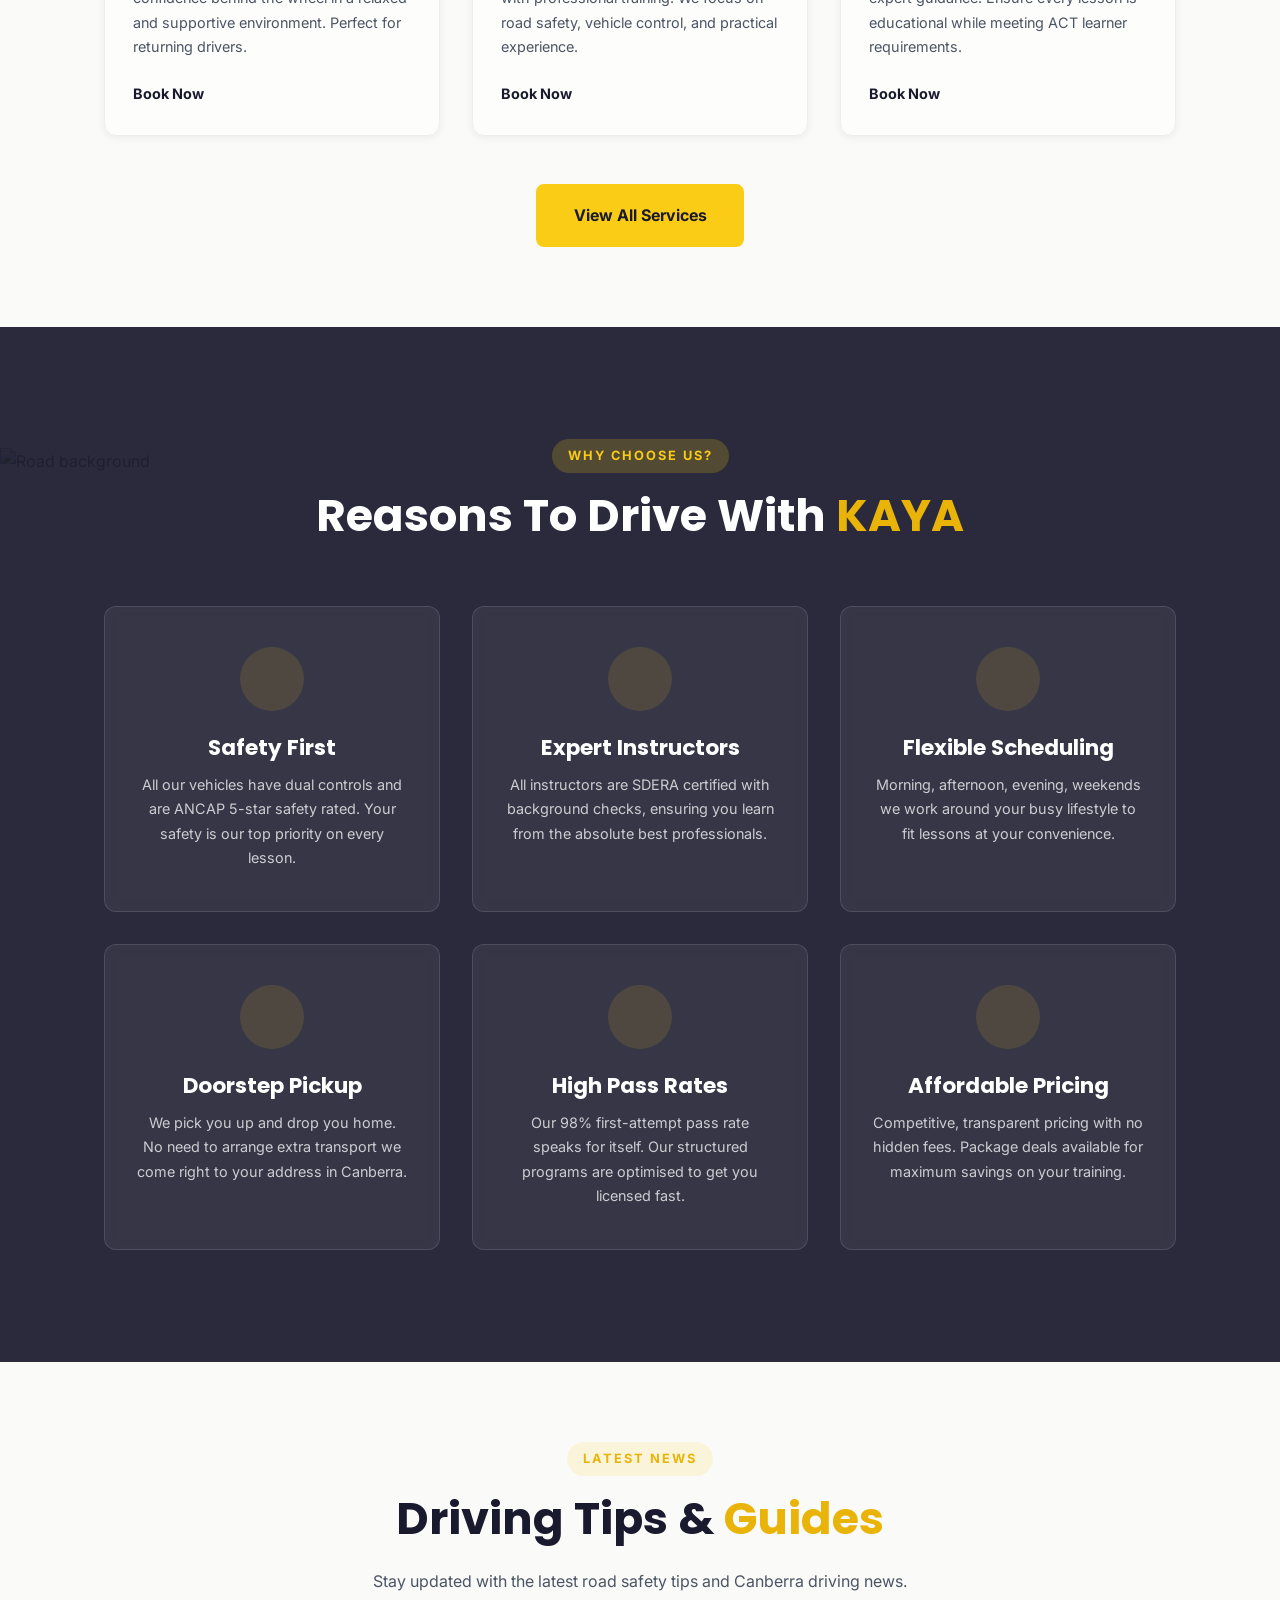
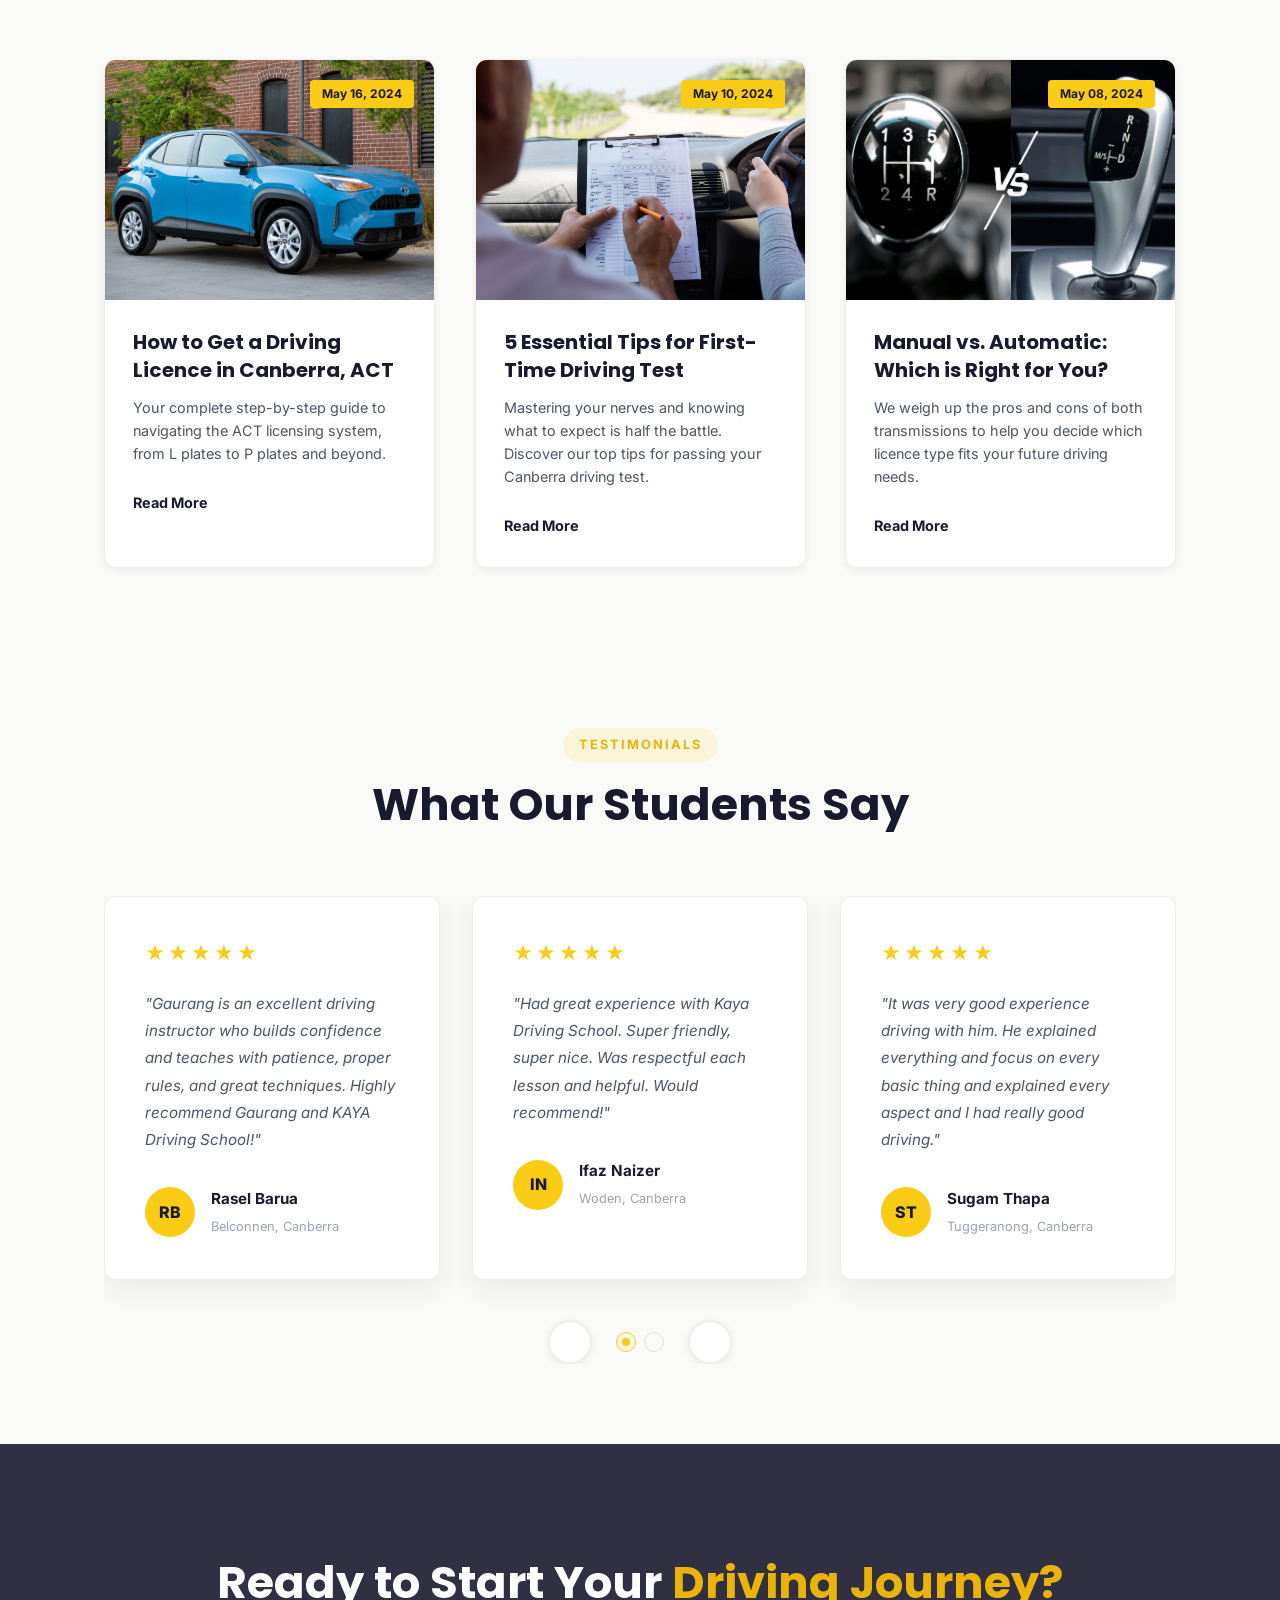
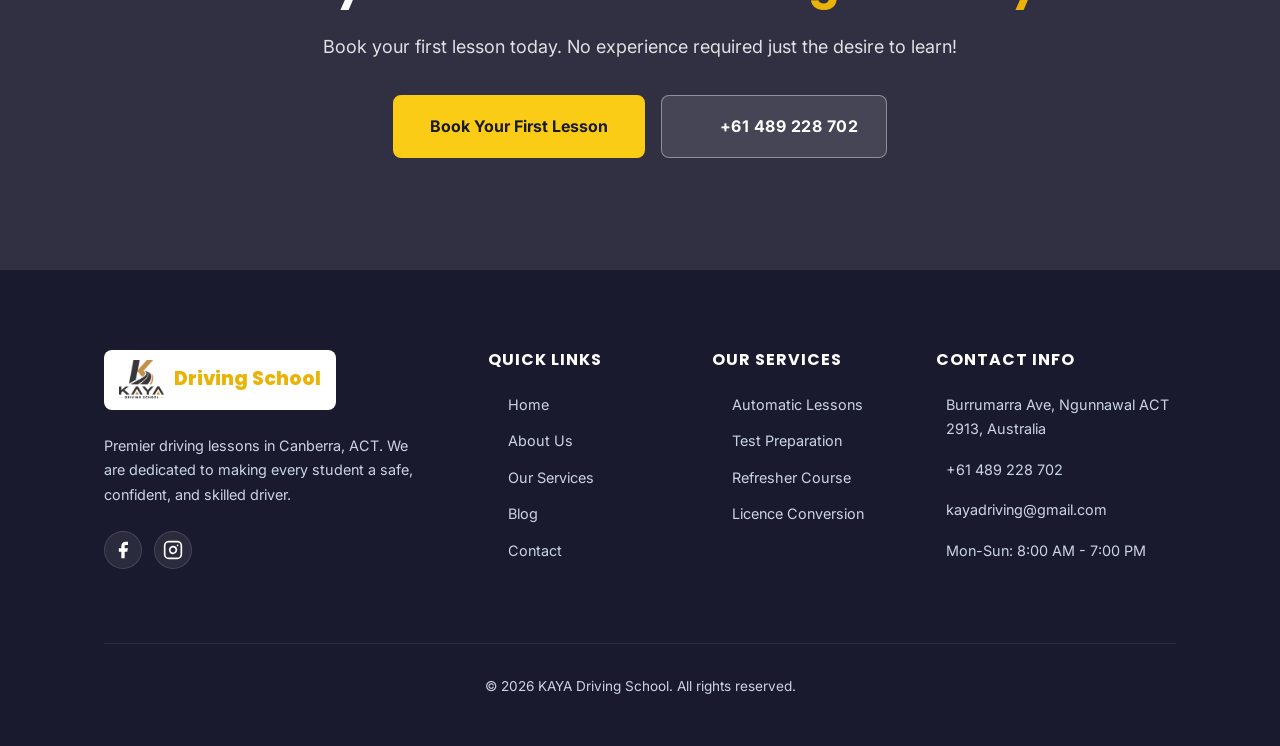
==== commit 946c28cf: "Changes." ====
--- a/index.html
+++ b/index.html
@@ -166,7 +166,7 @@
     <div class="container hero-container">
       <div class="hero-content">
         <span class="badge-tag reveal-up">Canberra's #1 Driving School</span>
-                <h1 class="hero-title reveal-up" style="transition-delay: 0.1s">Learn to Drive with <br> <span class="text-yellow">Confidence & Safety</span></h1>
+                <h1 class="hero-title reveal-up" style="transition-delay: 0.1s">Best Driving Instructor in <br> <span class="text-yellow">Canberra, ACT</span></h1>
         <p class="hero-desc reveal-up" style="transition-delay:0.2s">
           Professional, patient and tailored driving lessons in Canberra. Our expert instructors help you pass your test
           on the first attempt with dual-control modern vehicles.
@@ -715,10 +715,10 @@
     <div class="container cta-inner">
       <div class="gsap-reveal-up">
         <h2 style="color:white;">Ready to Start Your <span class="text-yellow">Driving Journey?</span></h2>
-        <p style="color:rgba(255,255,255,0.85);font-size:1.125rem;margin-bottom:2rem">Book your free trial lesson today.
+        <p style="color:rgba(255,255,255,0.85);font-size:1.125rem;margin-bottom:2rem">Book your first lesson today.
           No experience required just the desire to learn!</p>
         <div style="display:flex;gap:1rem;flex-wrap:wrap;justify-content:center">
-          <a href="contact.html#booking" class="btn btn-primary btn-lg">Book Your Free Trial</a>
+          <a href="contact.html#booking" class="btn btn-primary btn-lg">Book Your First Lesson</a>
           <a href="tel:+61489228702" class="btn btn-phone btn-lg"><i data-lucide="phone"></i> +61 489 228 702</a>
         </div>
       </div>
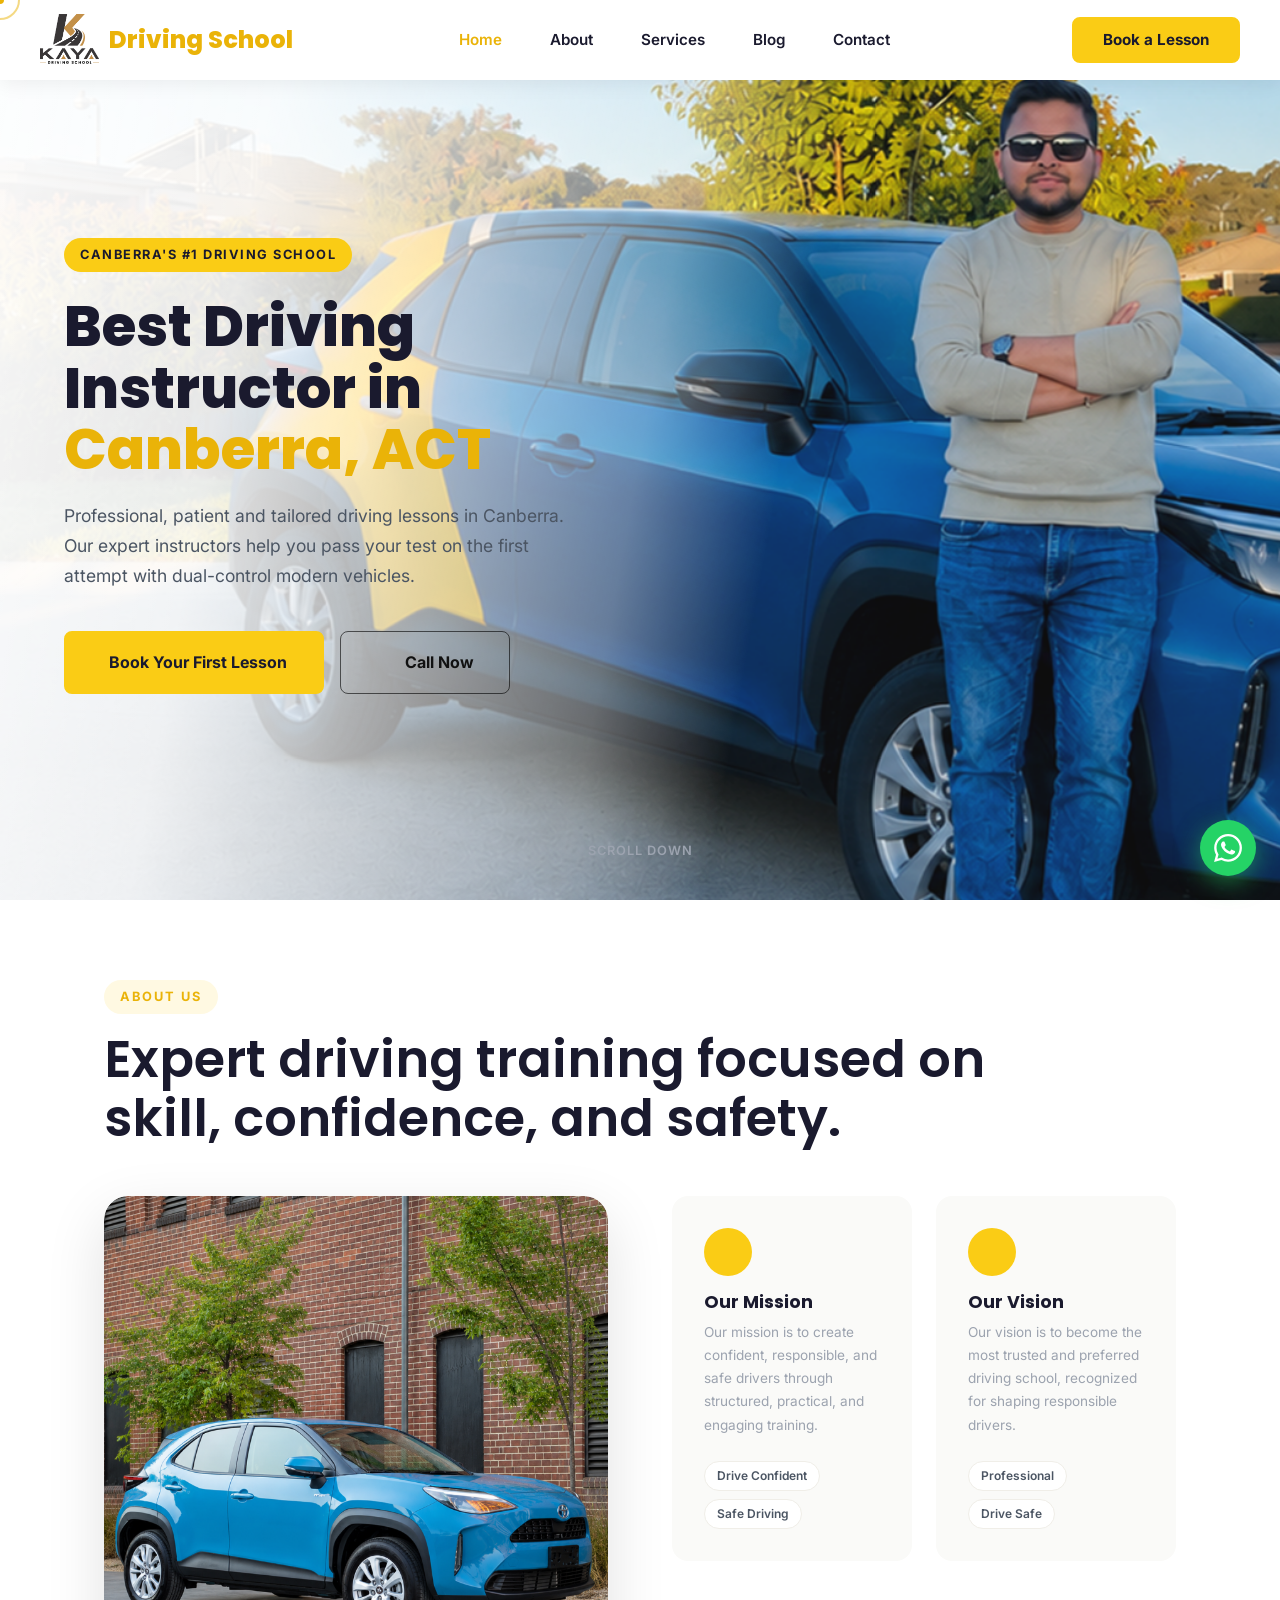
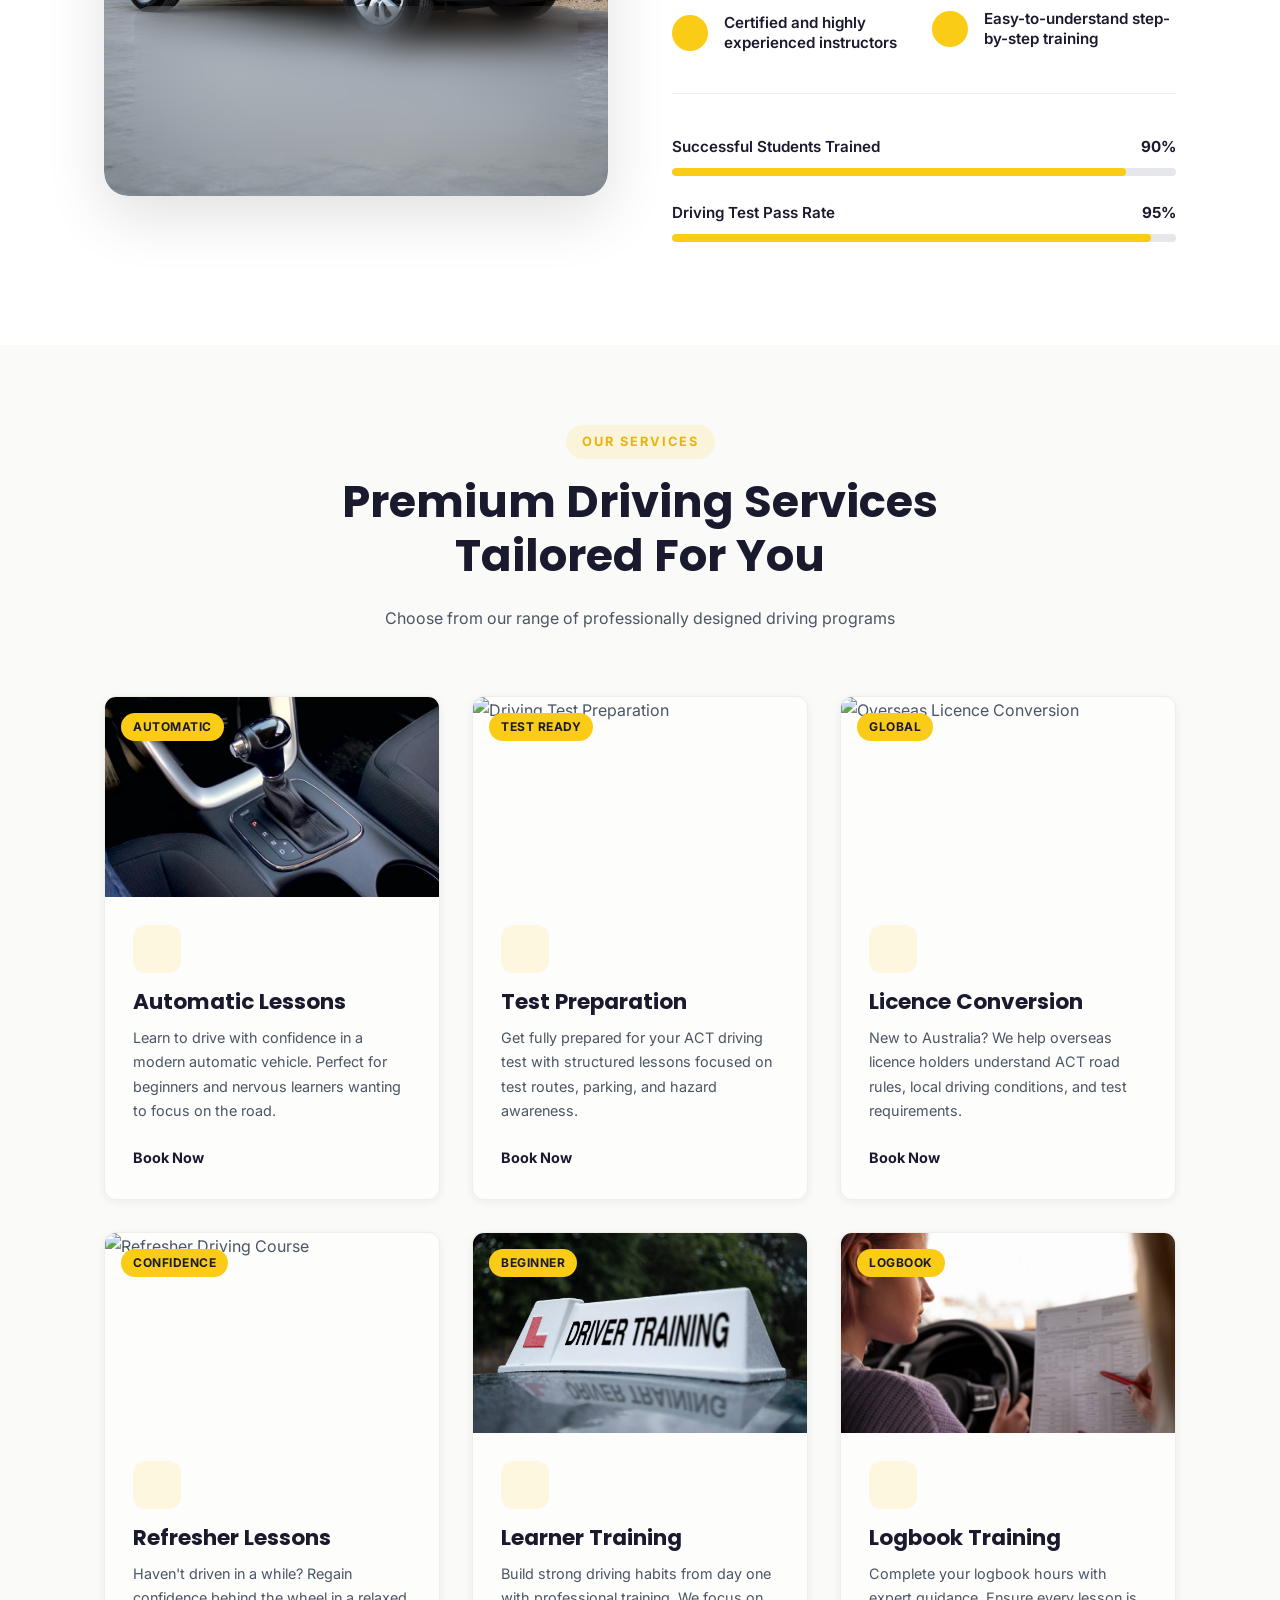
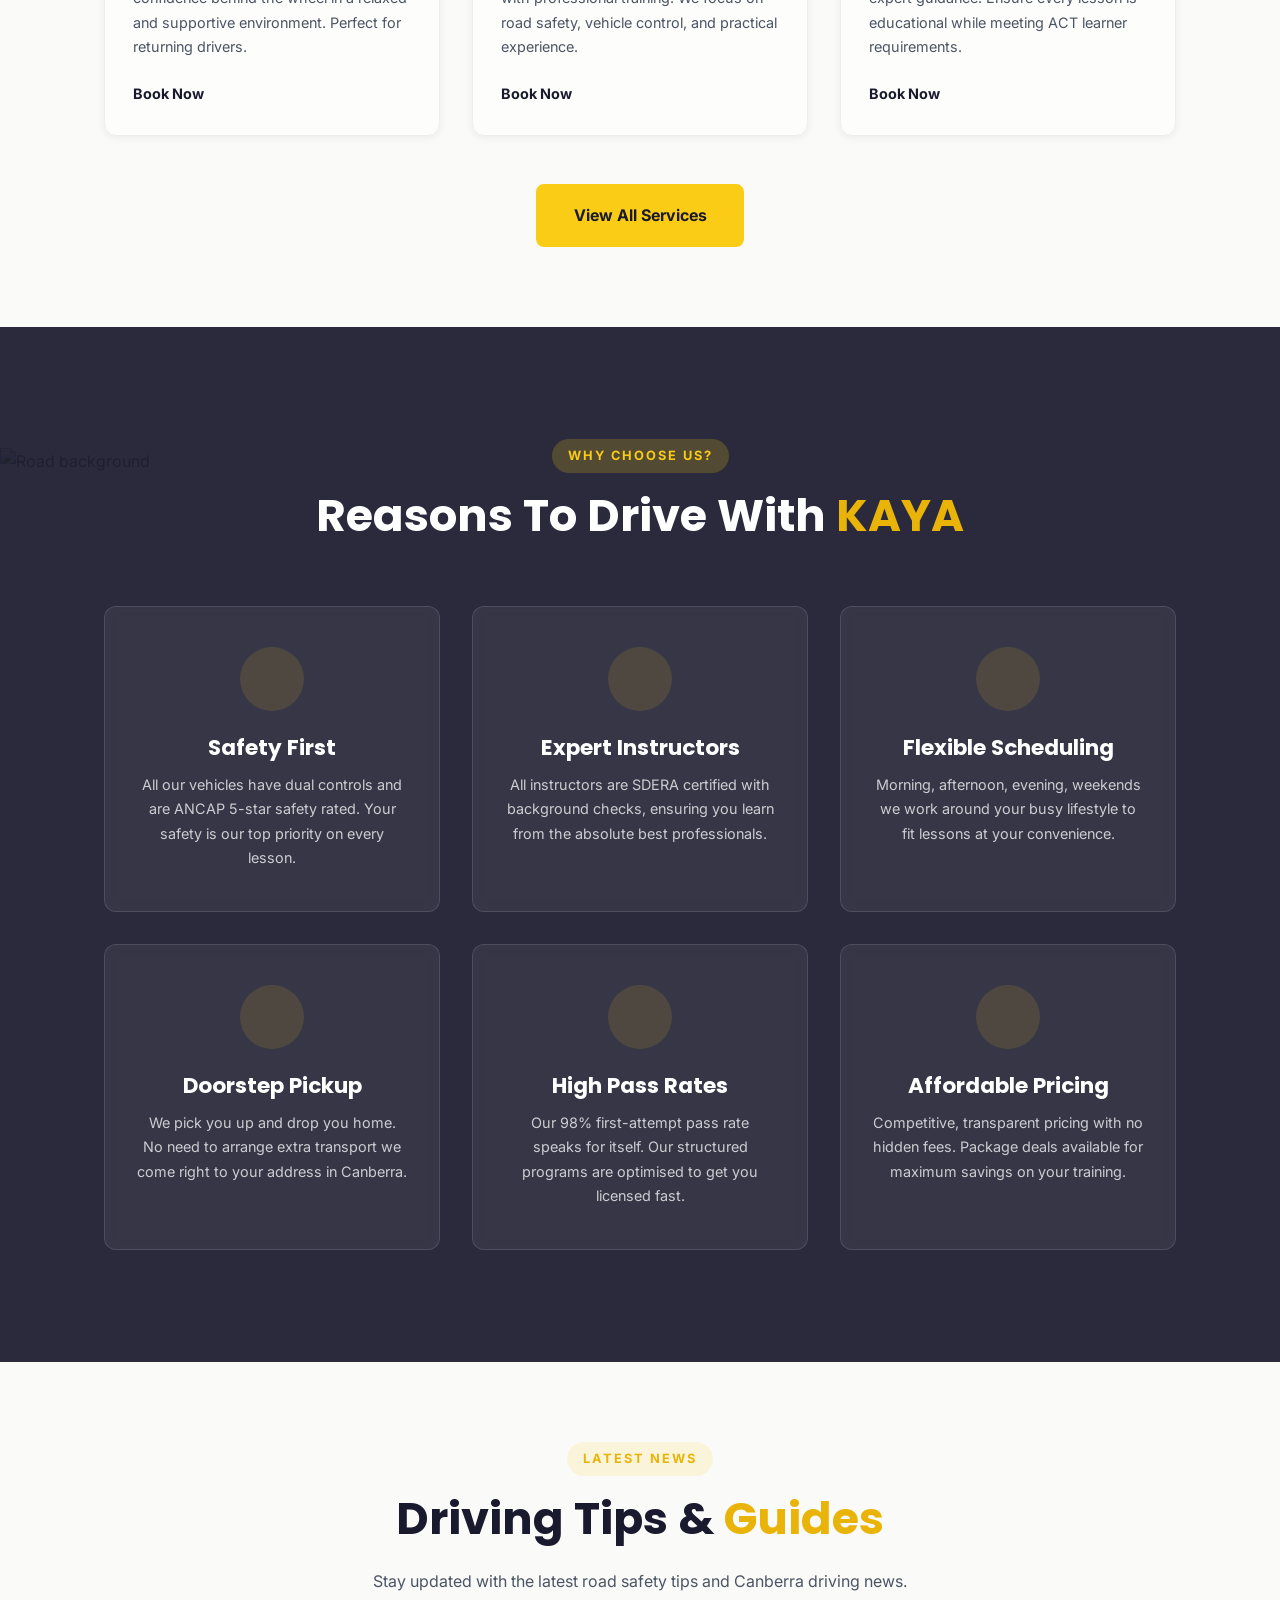
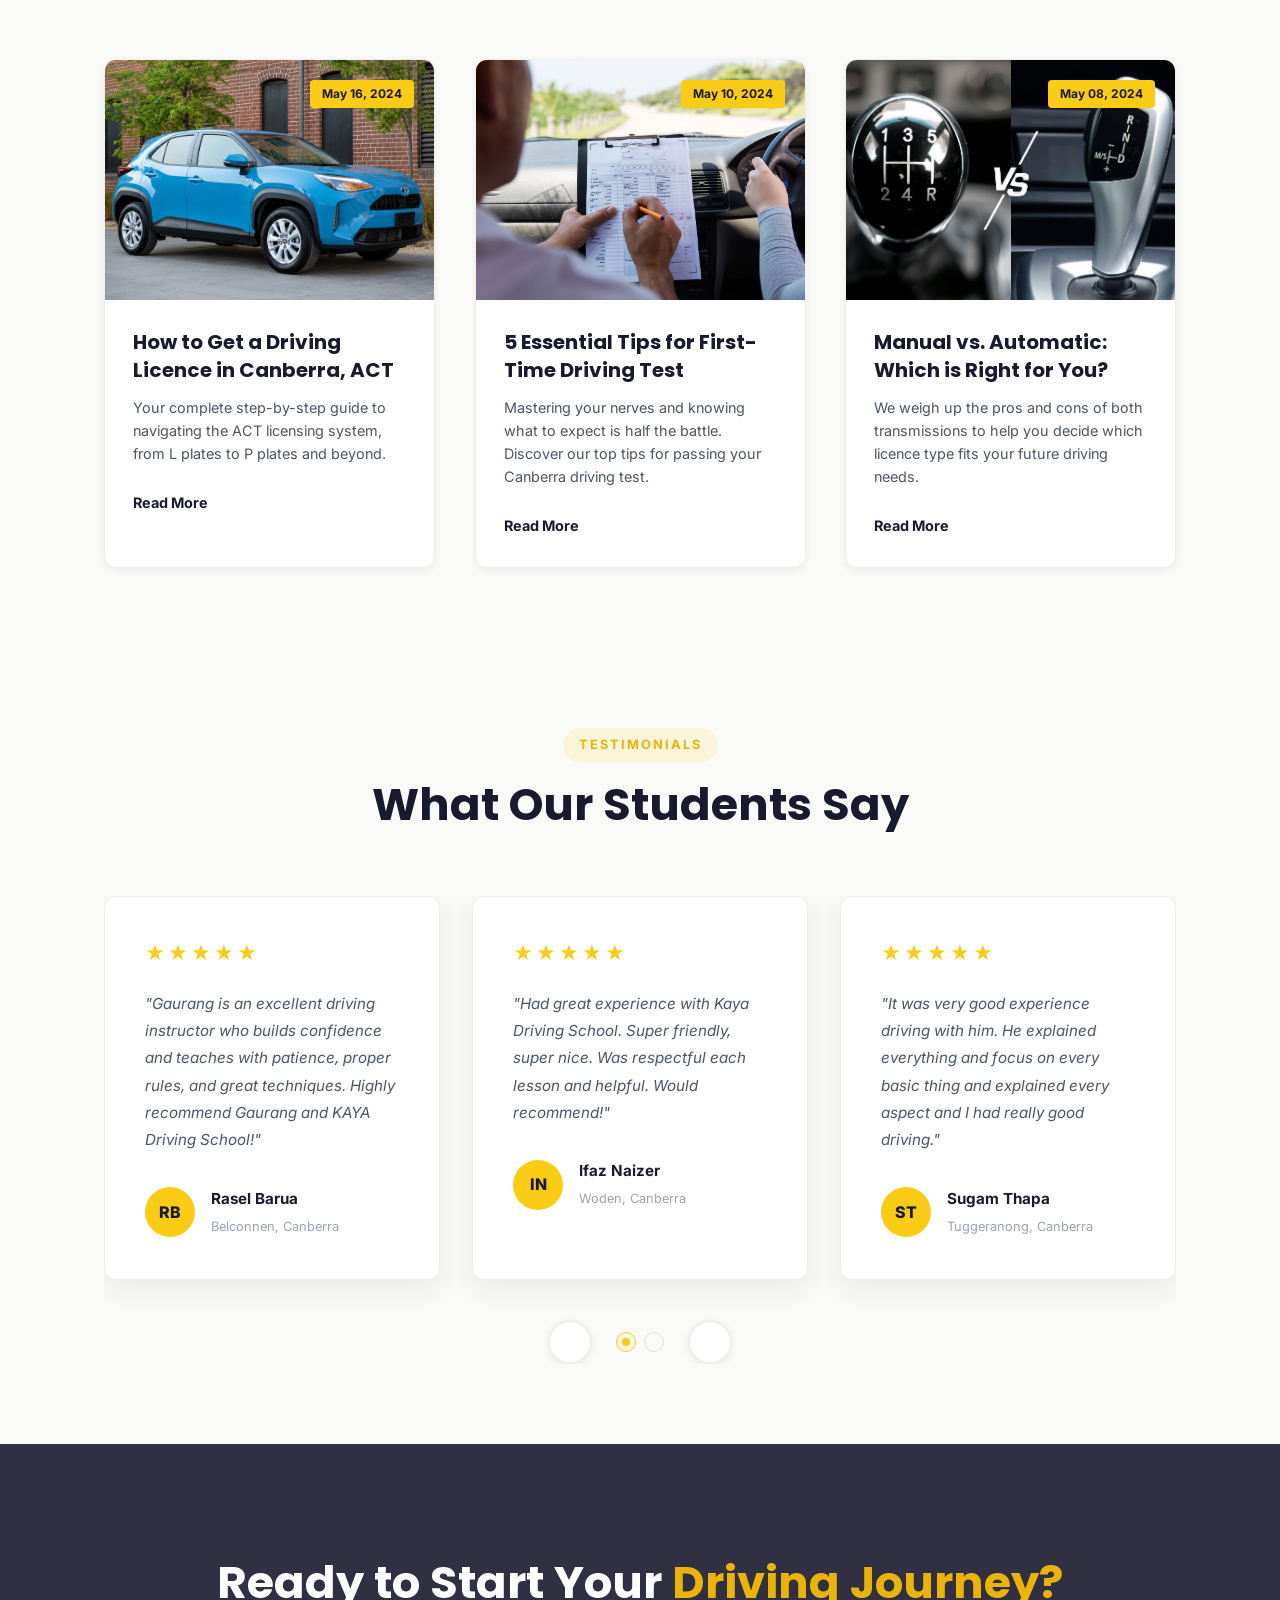
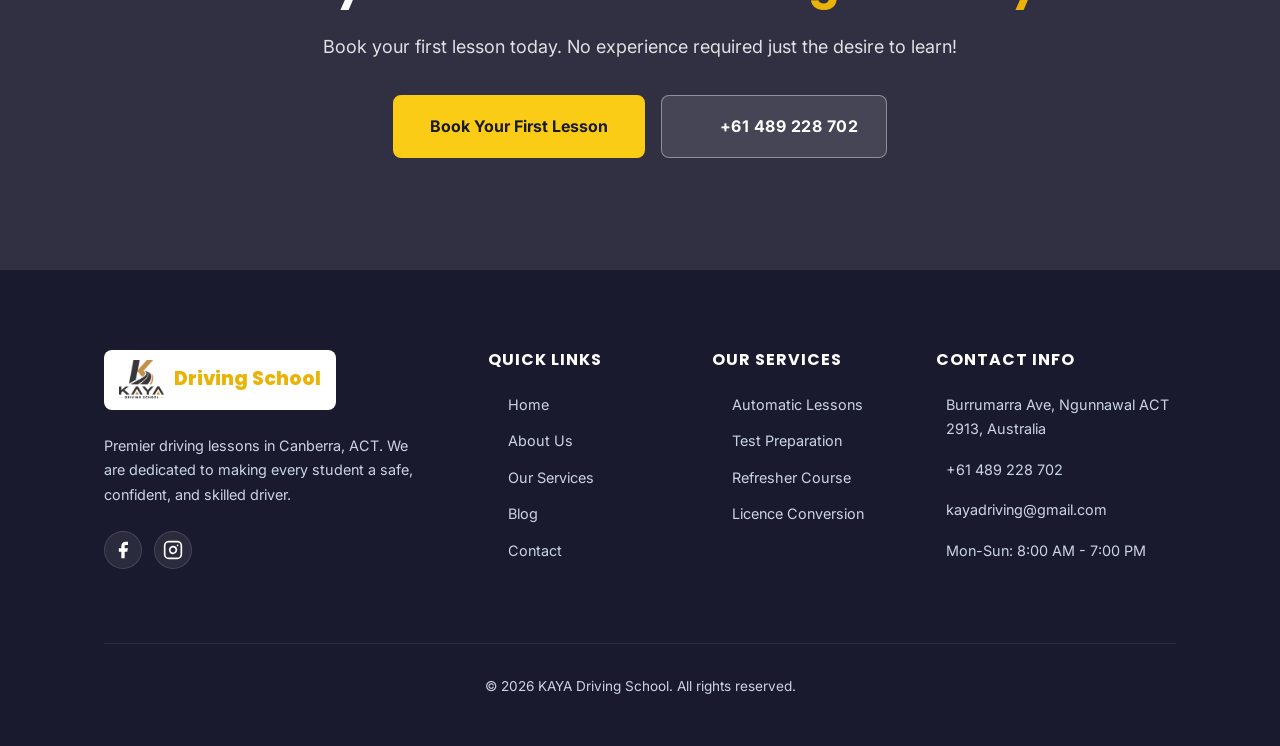
==== commit 532a96f3: "Call now button." ====
--- a/index.html
+++ b/index.html
@@ -175,9 +175,11 @@
           <a href="contact.html#booking" class="btn btn-primary btn-lg" id="heroBookBtn">
             <i data-lucide="calendar-check"></i> Book Your First Lesson 
           </a>
-          <a href="about.html" class="btn btn-learn-more btn-lg">
-            <i data-lucide="play-circle"></i> Learn More
+          
+          <a href="tel:+61489228702" class="btn btn-learn-more btn-lg">
+            <i data-lucide="phone"></i> Call Now
           </a>
+
         </div>
       </div>
     </div>
